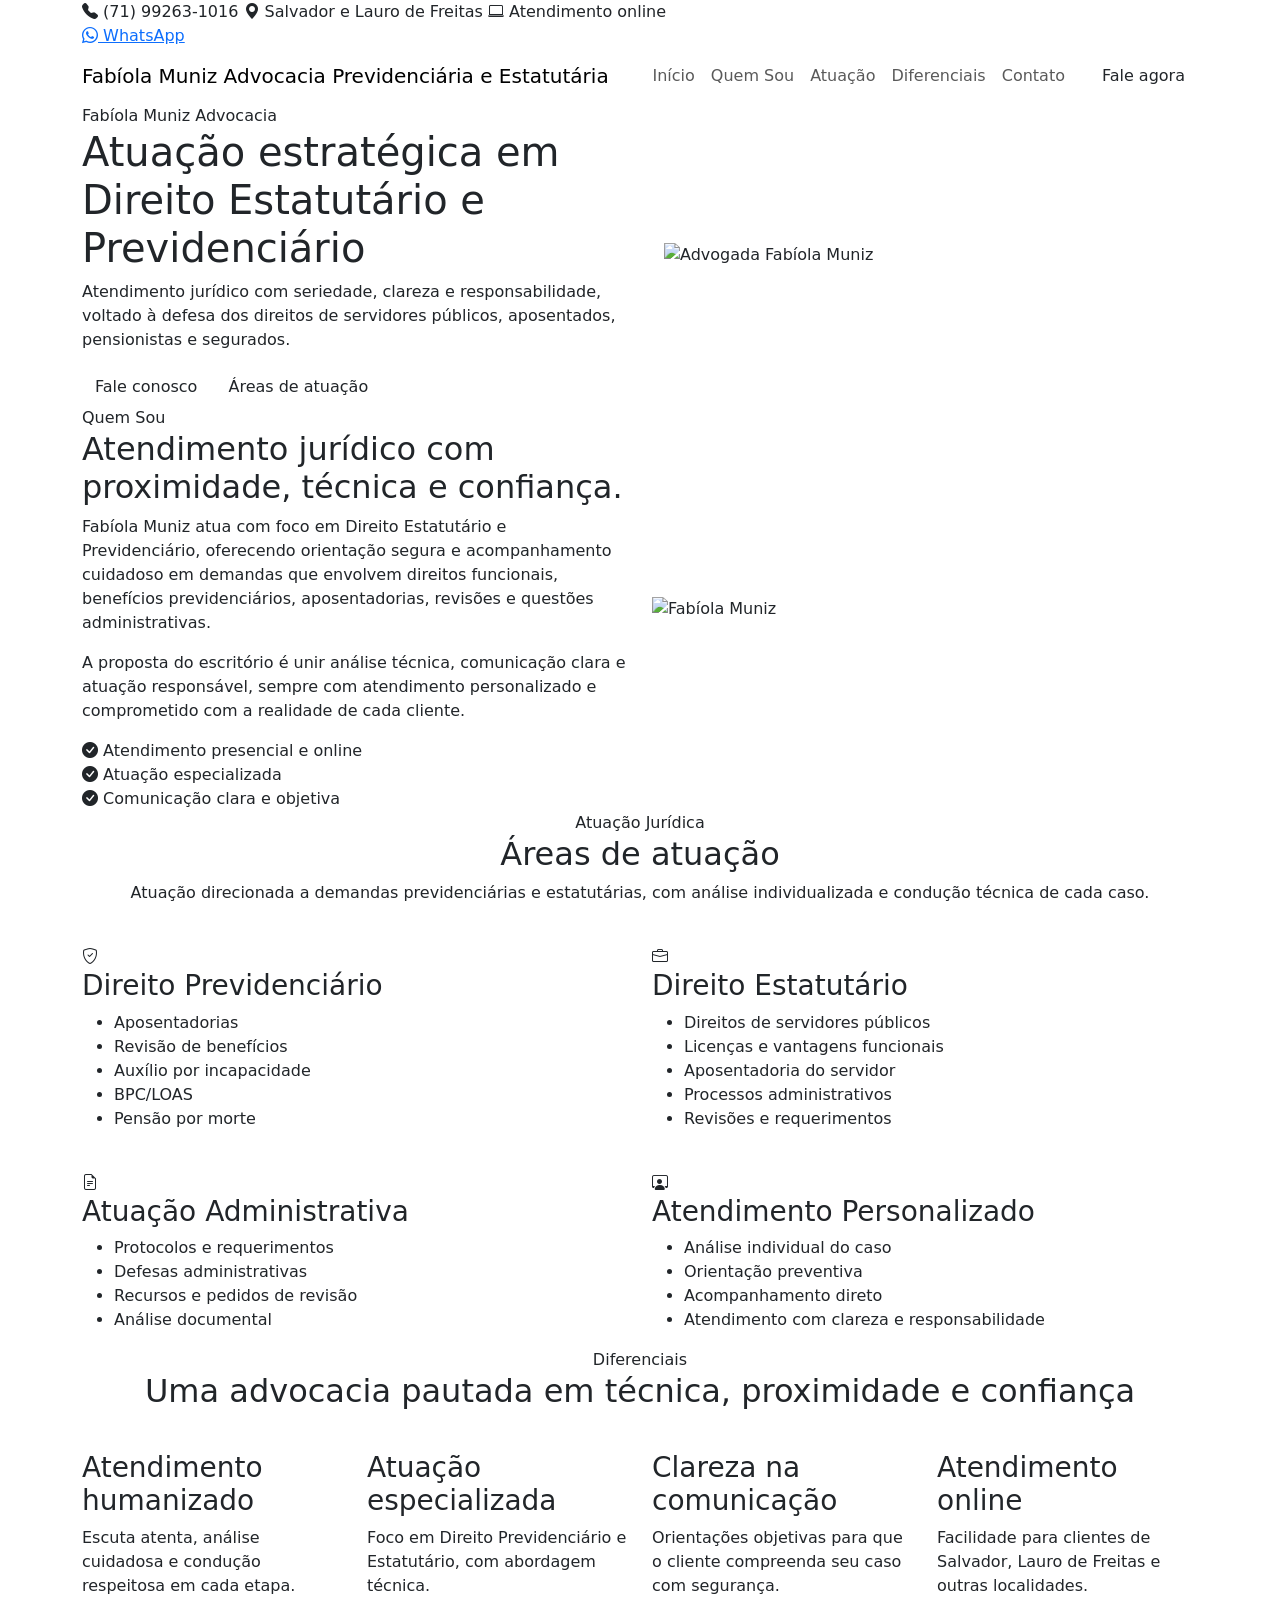
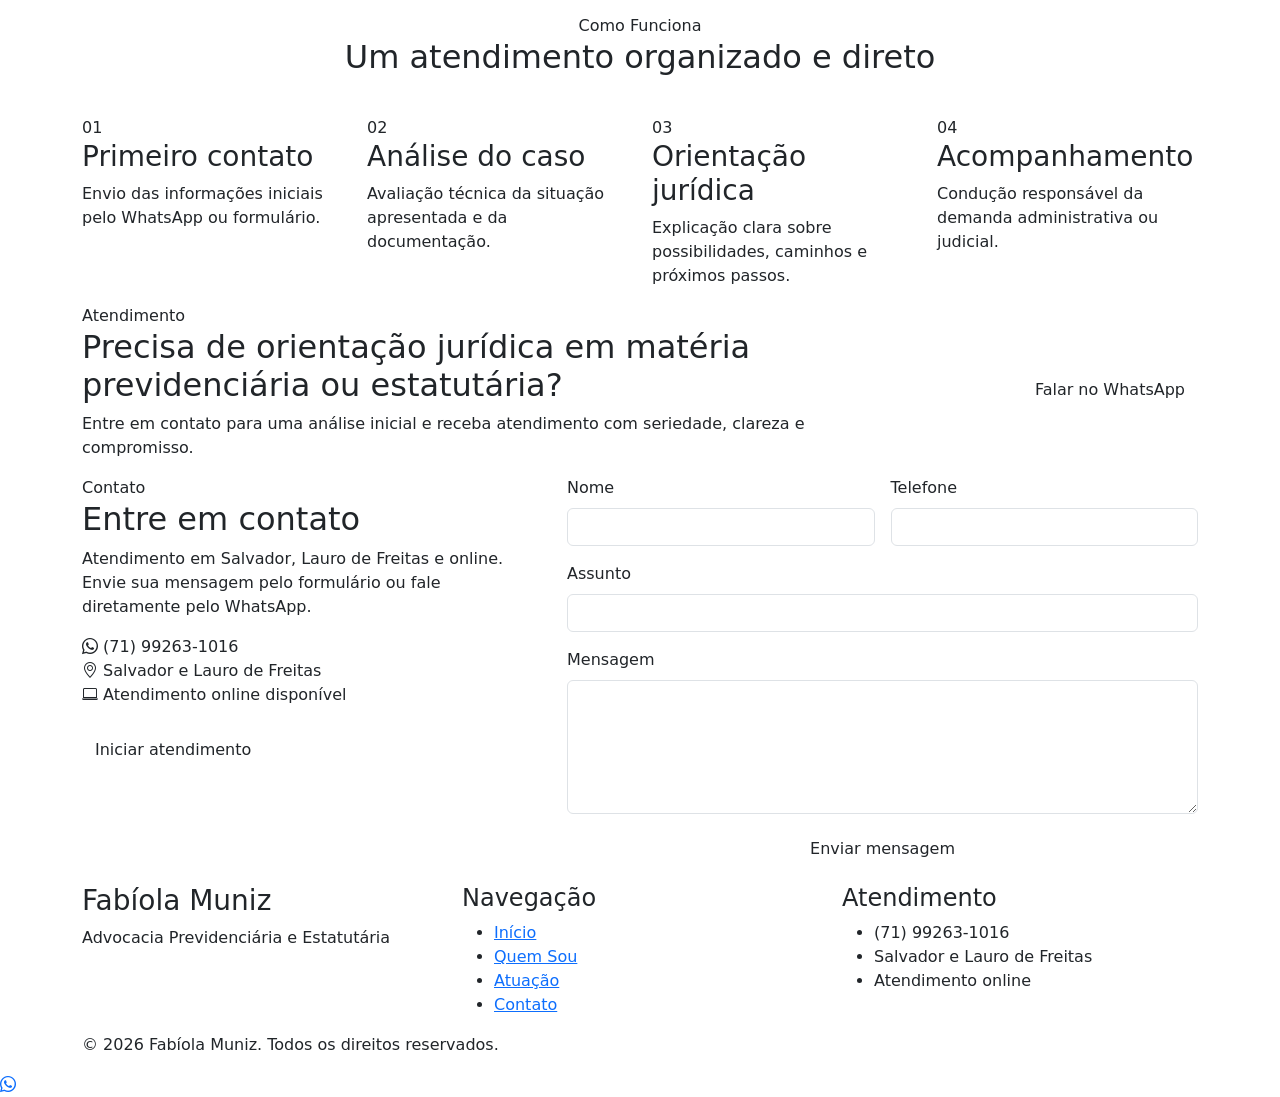
==== frontend/index.html @ 0e749389 "Update pages 20260414_055100" ====
<!DOCTYPE html>
<html lang="pt-BR">
<head>
  <meta charset="UTF-8" />
  <meta name="viewport" content="width=device-width, initial-scale=1.0" />
  <title>Fabíola Muniz | Advocacia Previdenciária e Estatutária</title>
  <meta name="description" content="Fabíola Muniz - Advocacia especializada em Direito Estatutário e Previdenciário. Atendimento em Salvador, Lauro de Freitas e online." />
  <meta name="keywords" content="advogada, direito previdenciário, direito estatutário, servidor público, aposentadoria, Salvador, Lauro de Freitas" />
  <meta name="author" content="Fabíola Muniz" />

  <link rel="preconnect" href="https://fonts.googleapis.com" />
  <link rel="preconnect" href="https://fonts.gstatic.com" crossorigin />
  <link href="https://fonts.googleapis.com/css2?family=Cormorant+Garamond:wght@500;600;700&family=Inter:wght@300;400;500;600;700&display=swap" rel="stylesheet" />

  <link
    href="https://cdn.jsdelivr.net/npm/bootstrap@5.3.3/dist/css/bootstrap.min.css"
    rel="stylesheet"
  />
  <link
    rel="stylesheet"
    href="https://cdn.jsdelivr.net/npm/bootstrap-icons@1.11.3/font/bootstrap-icons.min.css"
  />

  <link rel="stylesheet" href="./assets/css/style.css" />
</head>
<body>

  <!-- Barra superior -->
  <div class="topbar">
    <div class="container">
      <div class="topbar-content">
        <div class="topbar-left">
          <span><i class="bi bi-telephone-fill"></i> (71) 99263-1016</span>
          <span><i class="bi bi-geo-alt-fill"></i> Salvador e Lauro de Freitas</span>
          <span><i class="bi bi-laptop"></i> Atendimento online</span>
        </div>
        <a class="topbar-btn" href="https://wa.me/5571992631016" target="_blank" rel="noopener noreferrer">
          <i class="bi bi-whatsapp"></i> WhatsApp
        </a>
      </div>
    </div>
  </div>

  <!-- Header -->
  <header class="site-header" id="inicio">
    <nav class="navbar navbar-expand-lg">
      <div class="container">
        <a class="navbar-brand brand" href="#inicio">
          <span class="brand-title">Fabíola Muniz</span>
          <span class="brand-subtitle">Advocacia Previdenciária e Estatutária</span>
        </a>

        <button
          class="navbar-toggler"
          type="button"
          data-bs-toggle="collapse"
          data-bs-target="#menuPrincipal"
          aria-controls="menuPrincipal"
          aria-expanded="false"
          aria-label="Alternar navegação"
        >
          <span class="navbar-toggler-icon"></span>
        </button>

        <div class="collapse navbar-collapse" id="menuPrincipal">
          <ul class="navbar-nav ms-auto align-items-lg-center">
            <li class="nav-item"><a class="nav-link" href="#inicio">Início</a></li>
            <li class="nav-item"><a class="nav-link" href="#sobre">Quem Sou</a></li>
            <li class="nav-item"><a class="nav-link" href="#areas">Atuação</a></li>
            <li class="nav-item"><a class="nav-link" href="#diferenciais">Diferenciais</a></li>
            <li class="nav-item"><a class="nav-link" href="#contato">Contato</a></li>
            <li class="nav-item ms-lg-3">
              <a class="btn btn-header" href="https://wa.me/5571992631016" target="_blank" rel="noopener noreferrer">
                Fale agora
              </a>
            </li>
          </ul>
        </div>
      </div>
    </nav>
  </header>

  <!-- Hero -->
  <section class="hero-section">
    <div class="hero-overlay"></div>
    <div class="container position-relative">
      <div class="row align-items-center g-5">
        <div class="col-lg-6">
          <div class="hero-text">
            <span class="section-kicker">Fabíola Muniz Advocacia</span>
            <h1>
              Atuação estratégica em
              <span>Direito Estatutário</span>
              e <span>Previdenciário</span>
            </h1>
            <p>
              Atendimento jurídico com seriedade, clareza e responsabilidade,
              voltado à defesa dos direitos de servidores públicos, aposentados,
              pensionistas e segurados.
            </p>

            <div class="hero-buttons">
              <a href="https://wa.me/5571992631016" target="_blank" rel="noopener noreferrer" class="btn btn-gold">
                Fale conosco
              </a>
              <a href="#areas" class="btn btn-outline-light-custom">
                Áreas de atuação
              </a>
            </div>
          </div>
        </div>

        <div class="col-lg-6">
          <div class="hero-image-wrap">
            <img src="./assets/img/fabiola.jpg" alt="Advogada Fabíola Muniz" class="hero-image" />
          </div>
        </div>
      </div>
    </div>
  </section>

  <!-- Sobre -->
  <section class="section about-section" id="sobre">
    <div class="container">
      <div class="row align-items-center g-4">
        <div class="col-lg-6">
          <div class="about-box">
            <span class="section-kicker">Quem Sou</span>
            <h2>Atendimento jurídico com proximidade, técnica e confiança.</h2>
            <p>
              Fabíola Muniz atua com foco em Direito Estatutário e Previdenciário,
              oferecendo orientação segura e acompanhamento cuidadoso em demandas
              que envolvem direitos funcionais, benefícios previdenciários,
              aposentadorias, revisões e questões administrativas.
            </p>
            <p>
              A proposta do escritório é unir análise técnica, comunicação clara
              e atuação responsável, sempre com atendimento personalizado e
              comprometido com a realidade de cada cliente.
            </p>

            <div class="about-highlights">
              <div class="highlight-item">
                <i class="bi bi-check-circle-fill"></i>
                <span>Atendimento presencial e online</span>
              </div>
              <div class="highlight-item">
                <i class="bi bi-check-circle-fill"></i>
                <span>Atuação especializada</span>
              </div>
              <div class="highlight-item">
                <i class="bi bi-check-circle-fill"></i>
                <span>Comunicação clara e objetiva</span>
              </div>
            </div>
          </div>
        </div>

        <div class="col-lg-6">
          <div class="about-image-card">
            <img src="./assets/img/fabiola.jpg" alt="Fabíola Muniz" class="about-image" />
          </div>
        </div>
      </div>
    </div>
  </section>

  <!-- Áreas -->
  <section class="section areas-section" id="areas">
    <div class="container">
      <div class="section-heading text-center">
        <span class="section-kicker">Atuação Jurídica</span>
        <h2>Áreas de atuação</h2>
        <p>
          Atuação direcionada a demandas previdenciárias e estatutárias, com
          análise individualizada e condução técnica de cada caso.
        </p>
      </div>

      <div class="row g-4 mt-2">
        <div class="col-md-6">
          <div class="area-card">
            <div class="area-icon"><i class="bi bi-shield-check"></i></div>
            <h3>Direito Previdenciário</h3>
            <ul>
              <li>Aposentadorias</li>
              <li>Revisão de benefícios</li>
              <li>Auxílio por incapacidade</li>
              <li>BPC/LOAS</li>
              <li>Pensão por morte</li>
            </ul>
          </div>
        </div>

        <div class="col-md-6">
          <div class="area-card">
            <div class="area-icon"><i class="bi bi-briefcase"></i></div>
            <h3>Direito Estatutário</h3>
            <ul>
              <li>Direitos de servidores públicos</li>
              <li>Licenças e vantagens funcionais</li>
              <li>Aposentadoria do servidor</li>
              <li>Processos administrativos</li>
              <li>Revisões e requerimentos</li>
            </ul>
          </div>
        </div>

        <div class="col-md-6">
          <div class="area-card">
            <div class="area-icon"><i class="bi bi-file-earmark-text"></i></div>
            <h3>Atuação Administrativa</h3>
            <ul>
              <li>Protocolos e requerimentos</li>
              <li>Defesas administrativas</li>
              <li>Recursos e pedidos de revisão</li>
              <li>Análise documental</li>
            </ul>
          </div>
        </div>

        <div class="col-md-6">
          <div class="area-card">
            <div class="area-icon"><i class="bi bi-person-workspace"></i></div>
            <h3>Atendimento Personalizado</h3>
            <ul>
              <li>Análise individual do caso</li>
              <li>Orientação preventiva</li>
              <li>Acompanhamento direto</li>
              <li>Atendimento com clareza e responsabilidade</li>
            </ul>
          </div>
        </div>
      </div>
    </div>
  </section>

  <!-- Diferenciais -->
  <section class="section diferencial-section" id="diferenciais">
    <div class="diferencial-overlay"></div>
    <div class="container position-relative">
      <div class="section-heading section-heading-light text-center">
        <span class="section-kicker">Diferenciais</span>
        <h2>Uma advocacia pautada em técnica, proximidade e confiança</h2>
      </div>

      <div class="row g-4 mt-3">
        <div class="col-md-6 col-lg-3">
          <div class="diferencial-card">
            <h3>Atendimento humanizado</h3>
            <p>
              Escuta atenta, análise cuidadosa e condução respeitosa em cada etapa.
            </p>
          </div>
        </div>

        <div class="col-md-6 col-lg-3">
          <div class="diferencial-card">
            <h3>Atuação especializada</h3>
            <p>
              Foco em Direito Previdenciário e Estatutário, com abordagem técnica.
            </p>
          </div>
        </div>

        <div class="col-md-6 col-lg-3">
          <div class="diferencial-card">
            <h3>Clareza na comunicação</h3>
            <p>
              Orientações objetivas para que o cliente compreenda seu caso com segurança.
            </p>
          </div>
        </div>

        <div class="col-md-6 col-lg-3">
          <div class="diferencial-card">
            <h3>Atendimento online</h3>
            <p>
              Facilidade para clientes de Salvador, Lauro de Freitas e outras localidades.
            </p>
          </div>
        </div>
      </div>
    </div>
  </section>

  <!-- Processo -->
  <section class="section process-section">
    <div class="container">
      <div class="section-heading text-center">
        <span class="section-kicker">Como Funciona</span>
        <h2>Um atendimento organizado e direto</h2>
      </div>

      <div class="row g-4 mt-3">
        <div class="col-md-6 col-lg-3">
          <div class="process-card">
            <div class="process-number">01</div>
            <h3>Primeiro contato</h3>
            <p>Envio das informações iniciais pelo WhatsApp ou formulário.</p>
          </div>
        </div>

        <div class="col-md-6 col-lg-3">
          <div class="process-card">
            <div class="process-number">02</div>
            <h3>Análise do caso</h3>
            <p>Avaliação técnica da situação apresentada e da documentação.</p>
          </div>
        </div>

        <div class="col-md-6 col-lg-3">
          <div class="process-card">
            <div class="process-number">03</div>
            <h3>Orientação jurídica</h3>
            <p>Explicação clara sobre possibilidades, caminhos e próximos passos.</p>
          </div>
        </div>

        <div class="col-md-6 col-lg-3">
          <div class="process-card">
            <div class="process-number">04</div>
            <h3>Acompanhamento</h3>
            <p>Condução responsável da demanda administrativa ou judicial.</p>
          </div>
        </div>
      </div>
    </div>
  </section>

  <!-- CTA -->
  <section class="section cta-section">
    <div class="container">
      <div class="cta-box">
        <div class="row align-items-center g-4">
          <div class="col-lg-8">
            <span class="section-kicker">Atendimento</span>
            <h2>Precisa de orientação jurídica em matéria previdenciária ou estatutária?</h2>
            <p>
              Entre em contato para uma análise inicial e receba atendimento com
              seriedade, clareza e compromisso.
            </p>
          </div>
          <div class="col-lg-4 text-lg-end">
            <a href="https://wa.me/5571992631016" target="_blank" rel="noopener noreferrer" class="btn btn-gold">
              Falar no WhatsApp
            </a>
          </div>
        </div>
      </div>
    </div>
  </section>

  <!-- Contato -->
  <section class="section contact-section" id="contato">
    <div class="container">
      <div class="row g-5 align-items-start">
        <div class="col-lg-5">
          <span class="section-kicker">Contato</span>
          <h2>Entre em contato</h2>
          <p>
            Atendimento em Salvador, Lauro de Freitas e online. Envie sua mensagem
            pelo formulário ou fale diretamente pelo WhatsApp.
          </p>

          <div class="contact-list">
            <div class="contact-item">
              <i class="bi bi-whatsapp"></i>
              <span>(71) 99263-1016</span>
            </div>
            <div class="contact-item">
              <i class="bi bi-geo-alt"></i>
              <span>Salvador e Lauro de Freitas</span>
            </div>
            <div class="contact-item">
              <i class="bi bi-laptop"></i>
              <span>Atendimento online disponível</span>
            </div>
          </div>

          <a href="https://wa.me/5571992631016" target="_blank" rel="noopener noreferrer" class="btn btn-gold mt-4">
            Iniciar atendimento
          </a>
        </div>

        <div class="col-lg-7">
          <div class="contact-form-card">
            <form id="contactForm" novalidate>
              <div class="row g-3">
                <div class="col-md-6">
                  <label for="nome" class="form-label">Nome</label>
                  <input type="text" class="form-control" id="nome" name="nome" required />
                  <div class="invalid-feedback">Informe seu nome.</div>
                </div>

                <div class="col-md-6">
                  <label for="telefone" class="form-label">Telefone</label>
                  <input type="tel" class="form-control" id="telefone" name="telefone" required />
                  <div class="invalid-feedback">Informe seu telefone.</div>
                </div>

                <div class="col-12">
                  <label for="assunto" class="form-label">Assunto</label>
                  <input type="text" class="form-control" id="assunto" name="assunto" required />
                  <div class="invalid-feedback">Informe o assunto.</div>
                </div>

                <div class="col-12">
                  <label for="mensagem" class="form-label">Mensagem</label>
                  <textarea class="form-control" id="mensagem" name="mensagem" rows="5" required></textarea>
                  <div class="invalid-feedback">Escreva sua mensagem.</div>
                </div>

                <div class="col-12">
                  <button type="submit" class="btn btn-gold w-100">Enviar mensagem</button>
                </div>

                <div class="col-12">
                  <div id="formStatus" class="form-status"></div>
                </div>
              </div>
            </form>
          </div>
        </div>
      </div>
    </div>
  </section>

  <!-- Rodapé -->
  <footer class="site-footer">
    <div class="container">
      <div class="row g-4 align-items-start">
        <div class="col-lg-4">
          <div class="footer-brand">
            <h3>Fabíola Muniz</h3>
            <p>Advocacia Previdenciária e Estatutária</p>
          </div>
        </div>

        <div class="col-lg-4">
          <h4>Navegação</h4>
          <ul class="footer-links">
            <li><a href="#inicio">Início</a></li>
            <li><a href="#sobre">Quem Sou</a></li>
            <li><a href="#areas">Atuação</a></li>
            <li><a href="#contato">Contato</a></li>
          </ul>
        </div>

        <div class="col-lg-4">
          <h4>Atendimento</h4>
          <ul class="footer-contact">
            <li>(71) 99263-1016</li>
            <li>Salvador e Lauro de Freitas</li>
            <li>Atendimento online</li>
          </ul>
        </div>
      </div>

      <div class="footer-bottom">
        <p>© 2026 Fabíola Muniz. Todos os direitos reservados.</p>
      </div>
    </div>
  </footer>

  <!-- Botão flutuante -->
  <a
    href="https://wa.me/5571993512211"
    class="whatsapp-float"
    target="_blank"
    rel="noopener noreferrer"
    aria-label="Falar no WhatsApp"
  >
    <i class="bi bi-whatsapp"></i>
  </a>

  <script src="https://cdn.jsdelivr.net/npm/bootstrap@5.3.3/dist/js/bootstrap.bundle.min.js"></script>
  <script src="./assets/js/script.js"></script>
</body>
</html>
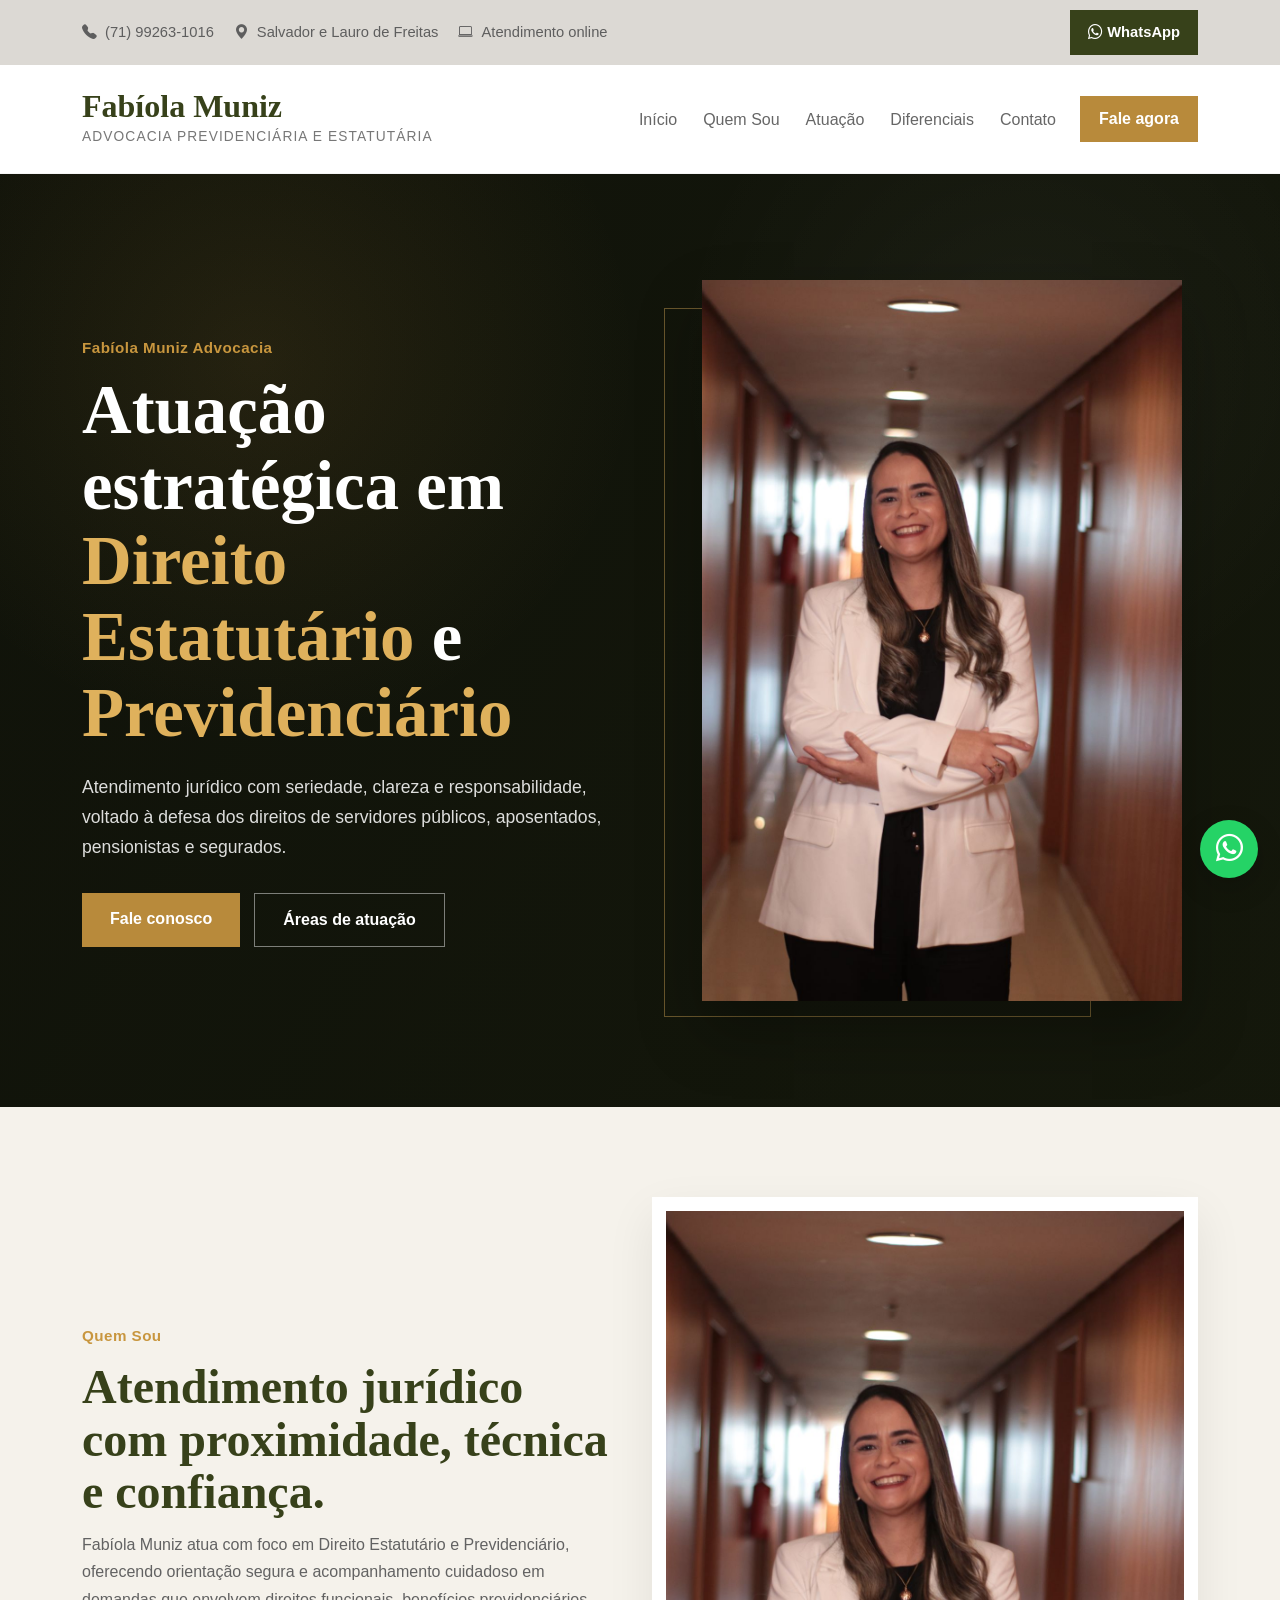
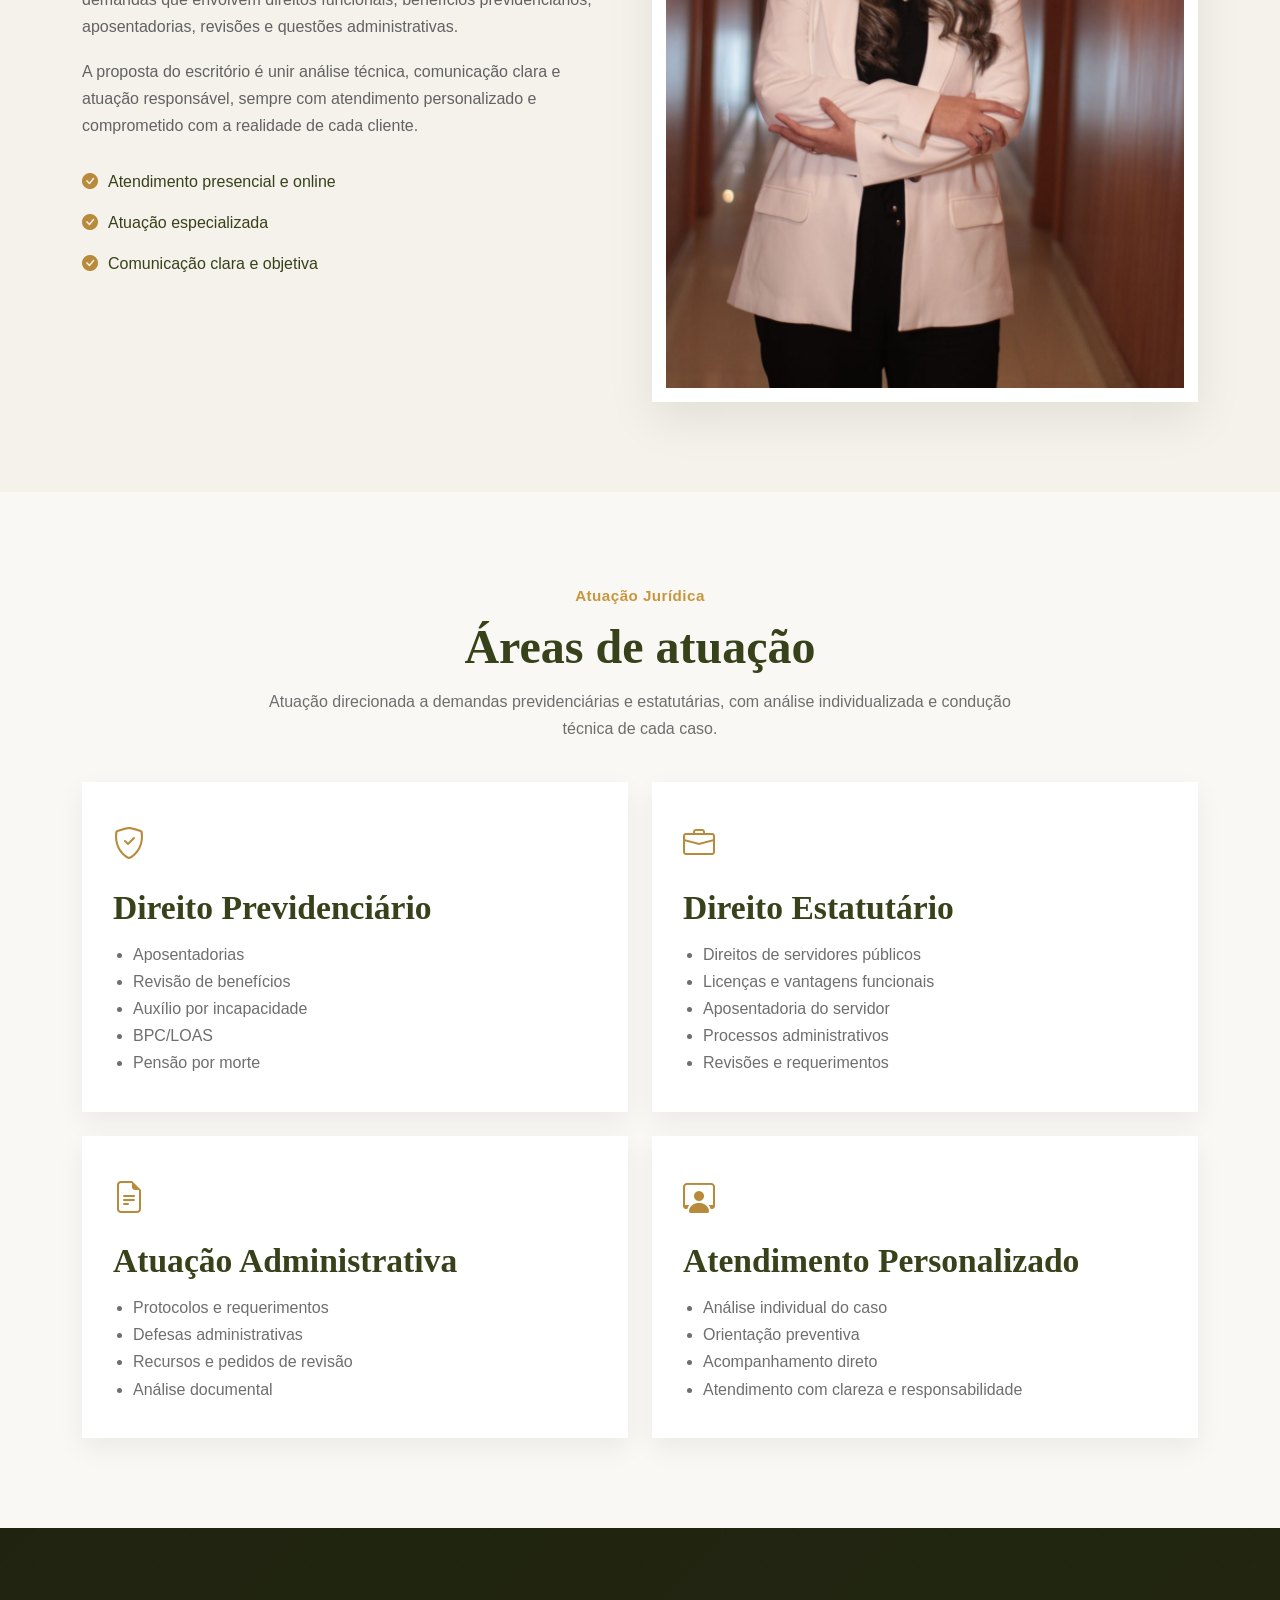
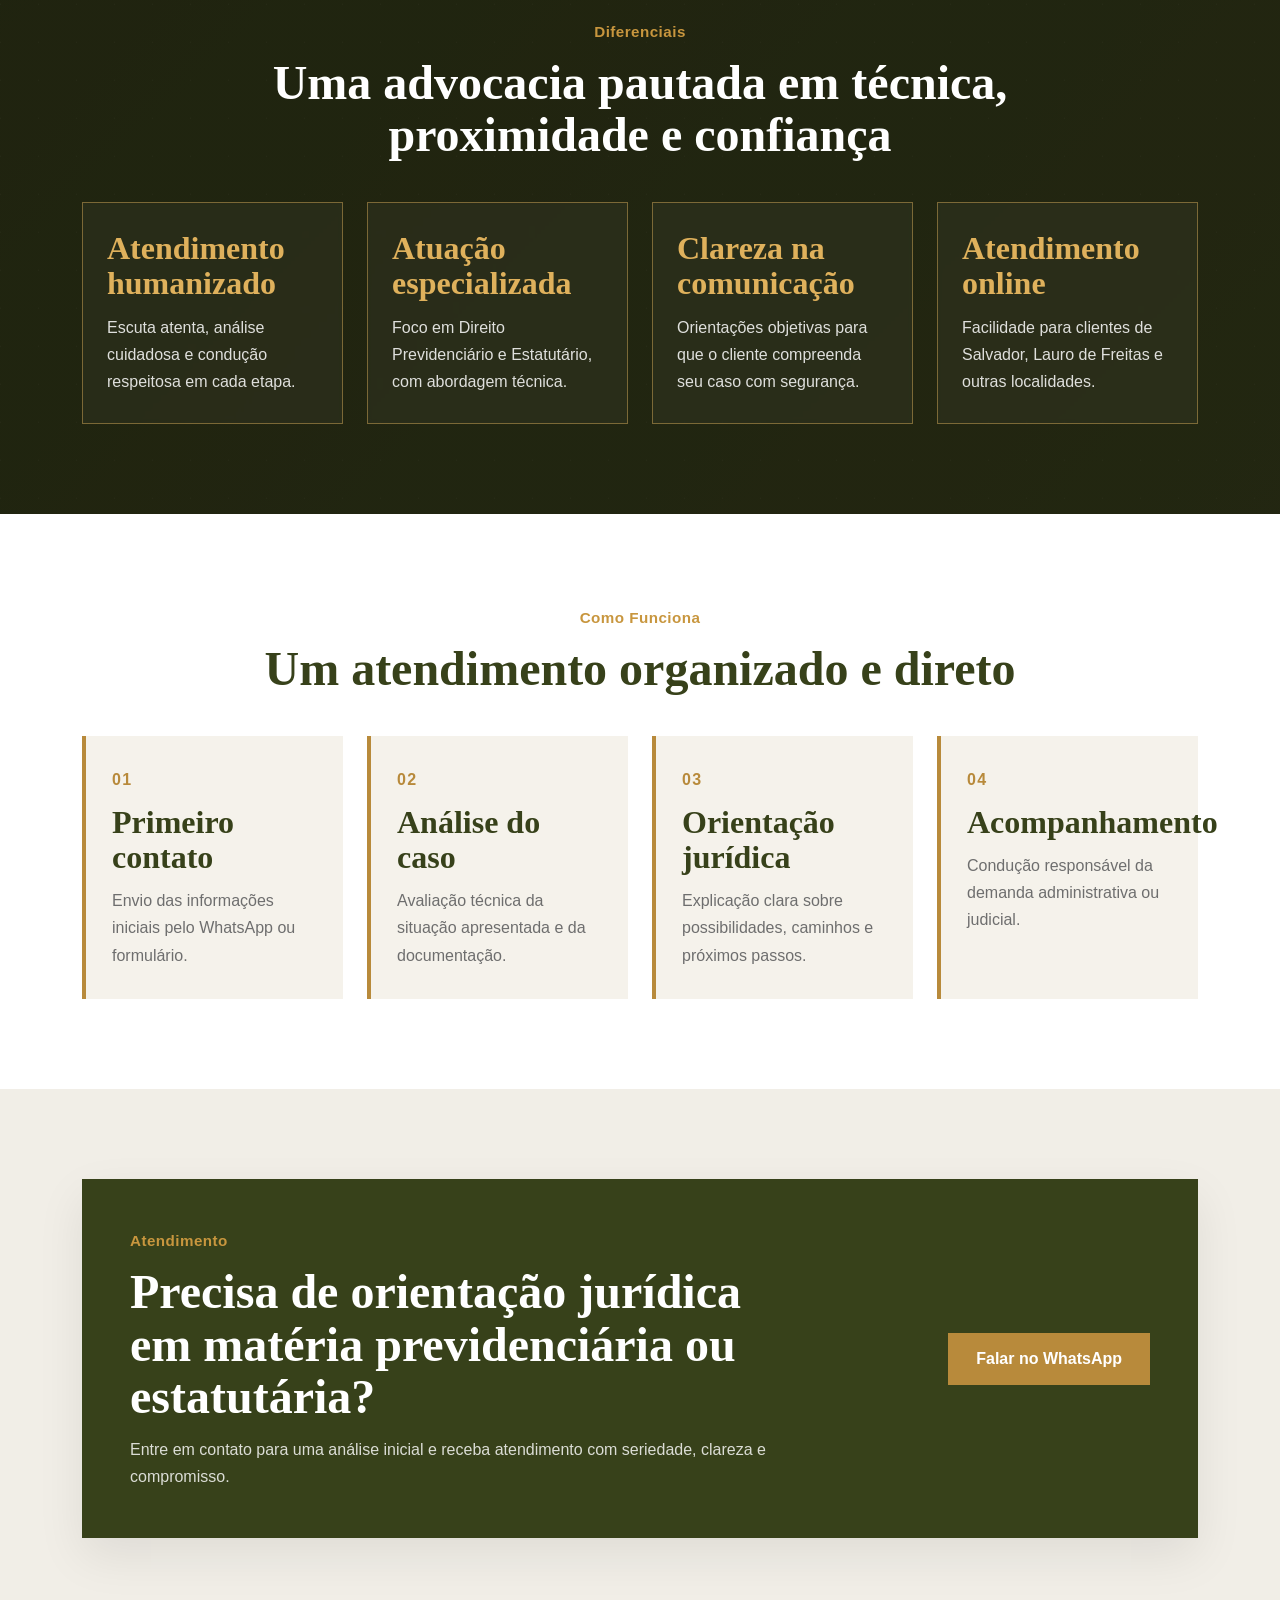
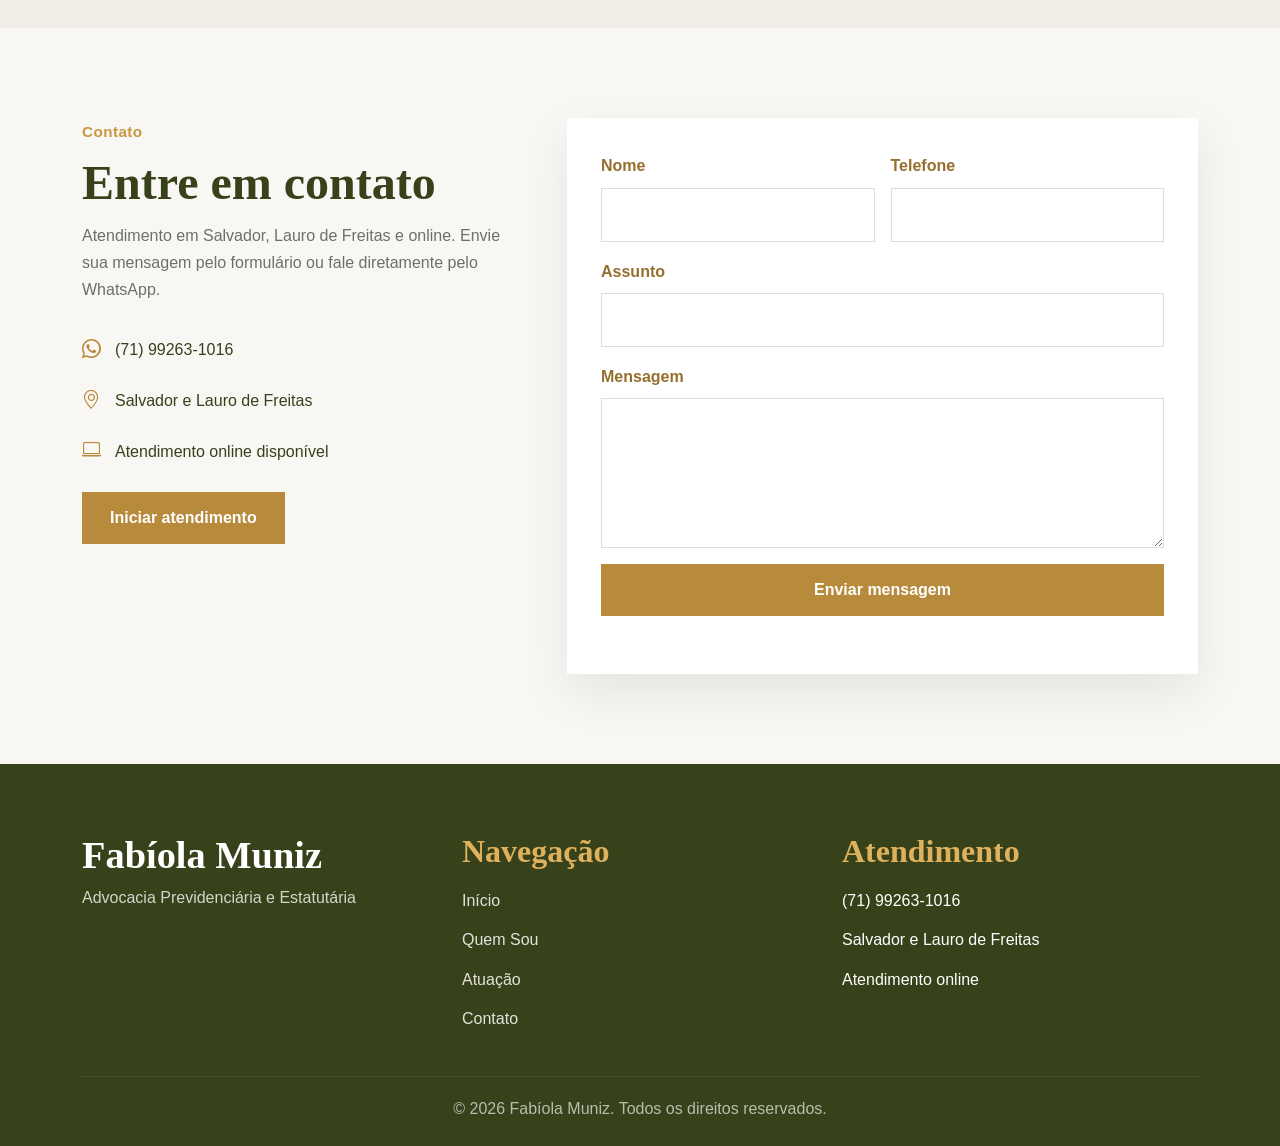
==== commit 243fae72: "Update pages 20260414_061925" ====
--- a/frontend/index.html
+++ b/frontend/index.html
@@ -465,7 +465,7 @@
 
   <!-- Botão flutuante -->
   <a
-    href="https://wa.me/5571993512211"
+    href="https://wa.me/5571992631016"
     class="whatsapp-float"
     target="_blank"
     rel="noopener noreferrer"
--- a/frontend/assets/css/style.css
+++ b/frontend/assets/css/style.css
@@ -0,0 +1,683 @@
+:root {
+  --olive-dark: #37411a;
+  --olive-soft: #4c5626;
+  --gold: #b88a3b;
+  --gold-strong: #c8963e;
+  --offwhite: #f5f2eb;
+  --light-bg: #efede8;
+  --text-dark: #222222;
+  --text-soft: #6e6e6e;
+  --white: #ffffff;
+  --shadow-soft: 0 18px 45px rgba(0, 0, 0, 0.08);
+  --shadow-card: 0 10px 25px rgba(0, 0, 0, 0.06);
+  --border-soft: rgba(184, 138, 59, 0.18);
+}
+
+* {
+  box-sizing: border-box;
+}
+
+html {
+  scroll-behavior: smooth;
+}
+
+body {
+  font-family: "Inter", sans-serif;
+  color: var(--text-dark);
+  background: var(--white);
+  line-height: 1.7;
+}
+
+h1,
+h2,
+h3,
+h4,
+h5,
+h6 {
+  font-family: "Cormorant Garamond", serif;
+  font-weight: 700;
+  line-height: 1.1;
+  margin-bottom: 0.75rem;
+}
+
+a {
+  text-decoration: none;
+}
+
+.section {
+  padding: 90px 0;
+}
+
+.section-kicker {
+  display: inline-block;
+  font-size: 0.95rem;
+  font-weight: 600;
+  letter-spacing: 0.03em;
+  color: var(--gold-strong);
+  margin-bottom: 12px;
+}
+
+.section-heading {
+  max-width: 780px;
+  margin: 0 auto 12px;
+}
+
+.section-heading h2 {
+  font-size: 3rem;
+  color: var(--olive-dark);
+}
+
+.section-heading p {
+  color: var(--text-soft);
+  margin-top: 14px;
+}
+
+.section-heading-light h2,
+.section-heading-light p {
+  color: var(--white);
+}
+
+.topbar {
+  background: #dcd9d4;
+  padding: 10px 0;
+  font-size: 0.92rem;
+}
+
+.topbar-content {
+  display: flex;
+  align-items: center;
+  justify-content: space-between;
+  gap: 16px;
+}
+
+.topbar-left {
+  display: flex;
+  flex-wrap: wrap;
+  gap: 20px;
+  color: #5e5e5e;
+}
+
+.topbar-left span {
+  display: inline-flex;
+  align-items: center;
+  gap: 8px;
+}
+
+.topbar-btn {
+  background: var(--olive-dark);
+  color: var(--white);
+  padding: 10px 18px;
+  font-weight: 600;
+  transition: 0.3s ease;
+}
+
+.topbar-btn:hover {
+  background: var(--gold);
+  color: var(--white);
+}
+
+.site-header {
+  background: rgba(255, 255, 255, 0.97);
+  position: sticky;
+  top: 0;
+  z-index: 1040;
+  border-bottom: 1px solid rgba(0, 0, 0, 0.04);
+}
+
+.navbar {
+  padding: 20px 0;
+}
+
+.brand {
+  display: flex;
+  flex-direction: column;
+}
+
+.brand-title {
+  font-family: "Cormorant Garamond", serif;
+  font-size: 2rem;
+  line-height: 1;
+  color: var(--olive-dark);
+  font-weight: 700;
+}
+
+.brand-subtitle {
+  font-size: 0.86rem;
+  color: #777;
+  letter-spacing: 0.08em;
+  text-transform: uppercase;
+  margin-top: 3px;
+}
+
+.nav-link {
+  color: #666;
+  font-weight: 500;
+  margin-left: 10px;
+  transition: 0.3s ease;
+}
+
+.nav-link:hover,
+.nav-link:focus {
+  color: var(--gold);
+}
+
+.btn-header {
+  background: var(--gold);
+  color: var(--white);
+  padding: 10px 18px;
+  border-radius: 0;
+  font-weight: 600;
+}
+
+.btn-header:hover {
+  background: var(--olive-dark);
+  color: var(--white);
+}
+
+.hero-section {
+  position: relative;
+  padding: 90px 0;
+  background:
+    linear-gradient(rgba(12, 14, 8, 0.76), rgba(12, 14, 8, 0.76)),
+    linear-gradient(120deg, #1d210f 0%, #2e3516 100%);
+  overflow: hidden;
+}
+
+.hero-overlay {
+  position: absolute;
+  inset: 0;
+  background:
+    radial-gradient(circle at 20% 20%, rgba(184, 138, 59, 0.12), transparent 30%),
+    radial-gradient(circle at 80% 20%, rgba(255, 255, 255, 0.04), transparent 28%);
+  pointer-events: none;
+}
+
+.hero-text {
+  color: var(--white);
+  max-width: 620px;
+}
+
+.hero-text h1 {
+  font-size: 4.3rem;
+  margin-bottom: 22px;
+}
+
+.hero-text h1 span {
+  color: #dfb15c;
+}
+
+.hero-text p {
+  font-size: 1.1rem;
+  color: rgba(255, 255, 255, 0.86);
+  margin-bottom: 30px;
+  max-width: 560px;
+}
+
+.hero-buttons {
+  display: flex;
+  flex-wrap: wrap;
+  gap: 14px;
+}
+
+.btn-gold {
+  background: var(--gold);
+  color: var(--white);
+  padding: 14px 28px;
+  border: none;
+  border-radius: 0;
+  font-weight: 600;
+  transition: 0.3s ease;
+  display: inline-block;
+}
+
+.btn-gold:hover {
+  background: #9c712b;
+  color: var(--white);
+}
+
+.btn-outline-light-custom {
+  border: 1px solid rgba(255, 255, 255, 0.45);
+  color: var(--white);
+  padding: 14px 28px;
+  border-radius: 0;
+  font-weight: 600;
+  transition: 0.3s ease;
+}
+
+.btn-outline-light-custom:hover {
+  background: rgba(255, 255, 255, 0.08);
+  color: var(--white);
+}
+
+.hero-image-wrap {
+  position: relative;
+  padding: 16px;
+}
+
+.hero-image-wrap::before {
+  content: "";
+  position: absolute;
+  top: 44px;
+  left: 0;
+  width: 80%;
+  height: calc(100% - 44px);
+  border: 1px solid rgba(223, 177, 92, 0.42);
+  z-index: 0;
+}
+
+.hero-image {
+  position: relative;
+  width: 100%;
+  max-width: 480px;
+  display: block;
+  margin-left: auto;
+  border-radius: 0;
+  box-shadow: 0 30px 60px rgba(0, 0, 0, 0.28);
+  z-index: 1;
+}
+
+.about-section {
+  background: var(--offwhite);
+}
+
+.about-box {
+  padding-right: 20px;
+}
+
+.about-box h2 {
+  font-size: 3rem;
+  color: var(--olive-dark);
+}
+
+.about-box p {
+  color: #626262;
+  margin-bottom: 18px;
+}
+
+.about-highlights {
+  margin-top: 28px;
+  display: grid;
+  gap: 14px;
+}
+
+.highlight-item {
+  display: flex;
+  align-items: center;
+  gap: 10px;
+  color: var(--olive-dark);
+  font-weight: 500;
+}
+
+.highlight-item i {
+  color: var(--gold);
+}
+
+.about-image-card {
+  background: var(--white);
+  padding: 14px;
+  box-shadow: var(--shadow-soft);
+}
+
+.about-image {
+  width: 100%;
+  display: block;
+}
+
+.areas-section {
+  background: #f9f8f5;
+}
+
+.area-card {
+  background: var(--white);
+  padding: 34px 30px;
+  box-shadow: var(--shadow-card);
+  height: 100%;
+  transition: transform 0.25s ease, box-shadow 0.25s ease;
+  border: 1px solid transparent;
+}
+
+.area-card:hover {
+  transform: translateY(-4px);
+  box-shadow: 0 20px 40px rgba(0, 0, 0, 0.08);
+  border-color: var(--border-soft);
+}
+
+.area-icon {
+  font-size: 2rem;
+  color: var(--gold);
+  margin-bottom: 18px;
+}
+
+.area-card h3 {
+  font-size: 2.1rem;
+  color: var(--olive-dark);
+  margin-bottom: 14px;
+}
+
+.area-card ul {
+  padding-left: 20px;
+  margin: 0;
+  color: var(--text-soft);
+}
+
+.diferencial-section {
+  position: relative;
+  background:
+    linear-gradient(rgba(28, 31, 14, 0.82), rgba(28, 31, 14, 0.82)),
+    linear-gradient(135deg, #2f3814 0%, #40481f 100%);
+  overflow: hidden;
+}
+
+.diferencial-overlay {
+  position: absolute;
+  inset: 0;
+  opacity: 0.18;
+  background-image:
+    linear-gradient(135deg, rgba(255,255,255,0.15) 1px, transparent 1px),
+    linear-gradient(45deg, rgba(255,255,255,0.06) 1px, transparent 1px);
+  background-size: 38px 38px;
+}
+
+.diferencial-card {
+  background: rgba(255, 255, 255, 0.04);
+  border: 1px solid rgba(223, 177, 92, 0.45);
+  padding: 28px 24px;
+  height: 100%;
+  color: var(--white);
+  backdrop-filter: blur(2px);
+}
+
+.diferencial-card h3 {
+  font-size: 2rem;
+  color: #dfb15c;
+}
+
+.diferencial-card p {
+  margin: 0;
+  color: rgba(255, 255, 255, 0.85);
+}
+
+.process-section {
+  background: var(--white);
+}
+
+.process-card {
+  background: var(--offwhite);
+  padding: 30px 26px;
+  height: 100%;
+  border-left: 4px solid var(--gold);
+}
+
+.process-number {
+  font-size: 1rem;
+  font-weight: 700;
+  color: var(--gold);
+  margin-bottom: 12px;
+  letter-spacing: 0.08em;
+}
+
+.process-card h3 {
+  font-size: 2rem;
+  color: var(--olive-dark);
+}
+
+.process-card p {
+  margin: 0;
+  color: var(--text-soft);
+}
+
+.cta-section {
+  background: #f1eee7;
+}
+
+.cta-box {
+  background: var(--olive-dark);
+  color: var(--white);
+  padding: 48px;
+  box-shadow: var(--shadow-soft);
+}
+
+.cta-box h2 {
+  font-size: 3rem;
+}
+
+.cta-box p {
+  color: rgba(255, 255, 255, 0.82);
+  margin: 0;
+}
+
+.contact-section {
+  background: #f8f7f3;
+}
+
+.contact-section h2 {
+  font-size: 3rem;
+  color: var(--olive-dark);
+}
+
+.contact-section p {
+  color: var(--text-soft);
+}
+
+.contact-list {
+  display: grid;
+  gap: 18px;
+  margin-top: 30px;
+}
+
+.contact-item {
+  display: flex;
+  align-items: center;
+  gap: 14px;
+  color: var(--olive-dark);
+  font-weight: 500;
+}
+
+.contact-item i {
+  color: var(--gold);
+  font-size: 1.2rem;
+}
+
+.contact-form-card {
+  background: var(--white);
+  padding: 34px;
+  box-shadow: var(--shadow-soft);
+}
+
+.form-label {
+  font-weight: 600;
+  color: #966f2d;
+}
+
+.form-control {
+  border-radius: 0;
+  border: 1px solid #e0ddd6;
+  padding: 14px 14px;
+  min-height: 52px;
+  box-shadow: none !important;
+}
+
+.form-control:focus {
+  border-color: var(--gold);
+}
+
+textarea.form-control {
+  min-height: 140px;
+}
+
+.form-status {
+  margin-top: 8px;
+  font-size: 0.95rem;
+  color: var(--olive-dark);
+  font-weight: 500;
+}
+
+.site-footer {
+  background: var(--olive-dark);
+  color: var(--white);
+  padding: 70px 0 24px;
+}
+
+.footer-brand h3 {
+  font-size: 2.4rem;
+  margin-bottom: 8px;
+}
+
+.footer-brand p {
+  color: rgba(255, 255, 255, 0.78);
+}
+
+.site-footer h4 {
+  color: #dfb15c;
+  font-size: 2rem;
+  margin-bottom: 18px;
+}
+
+.footer-links,
+.footer-contact {
+  list-style: none;
+  padding: 0;
+  margin: 0;
+}
+
+.footer-links li,
+.footer-contact li {
+  margin-bottom: 12px;
+}
+
+.footer-links a {
+  color: rgba(255, 255, 255, 0.85);
+}
+
+.footer-links a:hover {
+  color: #dfb15c;
+}
+
+.footer-bottom {
+  border-top: 1px solid rgba(255, 255, 255, 0.08);
+  margin-top: 32px;
+  padding-top: 18px;
+  text-align: center;
+}
+
+.footer-bottom p {
+  margin: 0;
+  color: rgba(255, 255, 255, 0.65);
+}
+
+.whatsapp-float {
+  position: fixed;
+  right: 22px;
+  bottom: 22px;
+  width: 58px;
+  height: 58px;
+  border-radius: 50%;
+  background: #25d366;
+  color: var(--white);
+  display: flex;
+  align-items: center;
+  justify-content: center;
+  font-size: 1.7rem;
+  box-shadow: 0 10px 28px rgba(0, 0, 0, 0.18);
+  z-index: 1200;
+  transition: transform 0.2s ease;
+}
+
+.whatsapp-float:hover {
+  transform: scale(1.06);
+  color: var(--white);
+}
+
+@media (max-width: 991.98px) {
+  .topbar-content {
+    flex-direction: column;
+    align-items: flex-start;
+  }
+
+  .hero-section {
+    padding: 70px 0;
+  }
+
+  .hero-text h1 {
+    font-size: 3.2rem;
+  }
+
+  .hero-image {
+    margin: 0 auto;
+  }
+
+  .about-box {
+    padding-right: 0;
+  }
+
+  .section-heading h2,
+  .about-box h2,
+  .cta-box h2,
+  .contact-section h2 {
+    font-size: 2.5rem;
+  }
+
+  .cta-box {
+    padding: 36px 26px;
+  }
+}
+
+@media (max-width: 767.98px) {
+  .section {
+    padding: 72px 0;
+  }
+
+  .topbar {
+    display: none;
+  }
+
+  .brand-title {
+    font-size: 1.7rem;
+  }
+
+  .brand-subtitle {
+    font-size: 0.76rem;
+  }
+
+  .hero-text h1 {
+    font-size: 2.5rem;
+  }
+
+  .hero-text p {
+    font-size: 1rem;
+  }
+
+  .hero-buttons {
+    flex-direction: column;
+    align-items: stretch;
+  }
+
+  .btn-gold,
+  .btn-outline-light-custom {
+    width: 100%;
+    text-align: center;
+  }
+
+  .section-heading h2,
+  .about-box h2,
+  .cta-box h2,
+  .contact-section h2 {
+    font-size: 2.1rem;
+  }
+
+  .area-card h3,
+  .diferencial-card h3,
+  .process-card h3 {
+    font-size: 1.7rem;
+  }
+
+  .contact-form-card {
+    padding: 24px;
+  }
+
+  .whatsapp-float {
+    width: 54px;
+    height: 54px;
+    font-size: 1.5rem;
+  }
+}
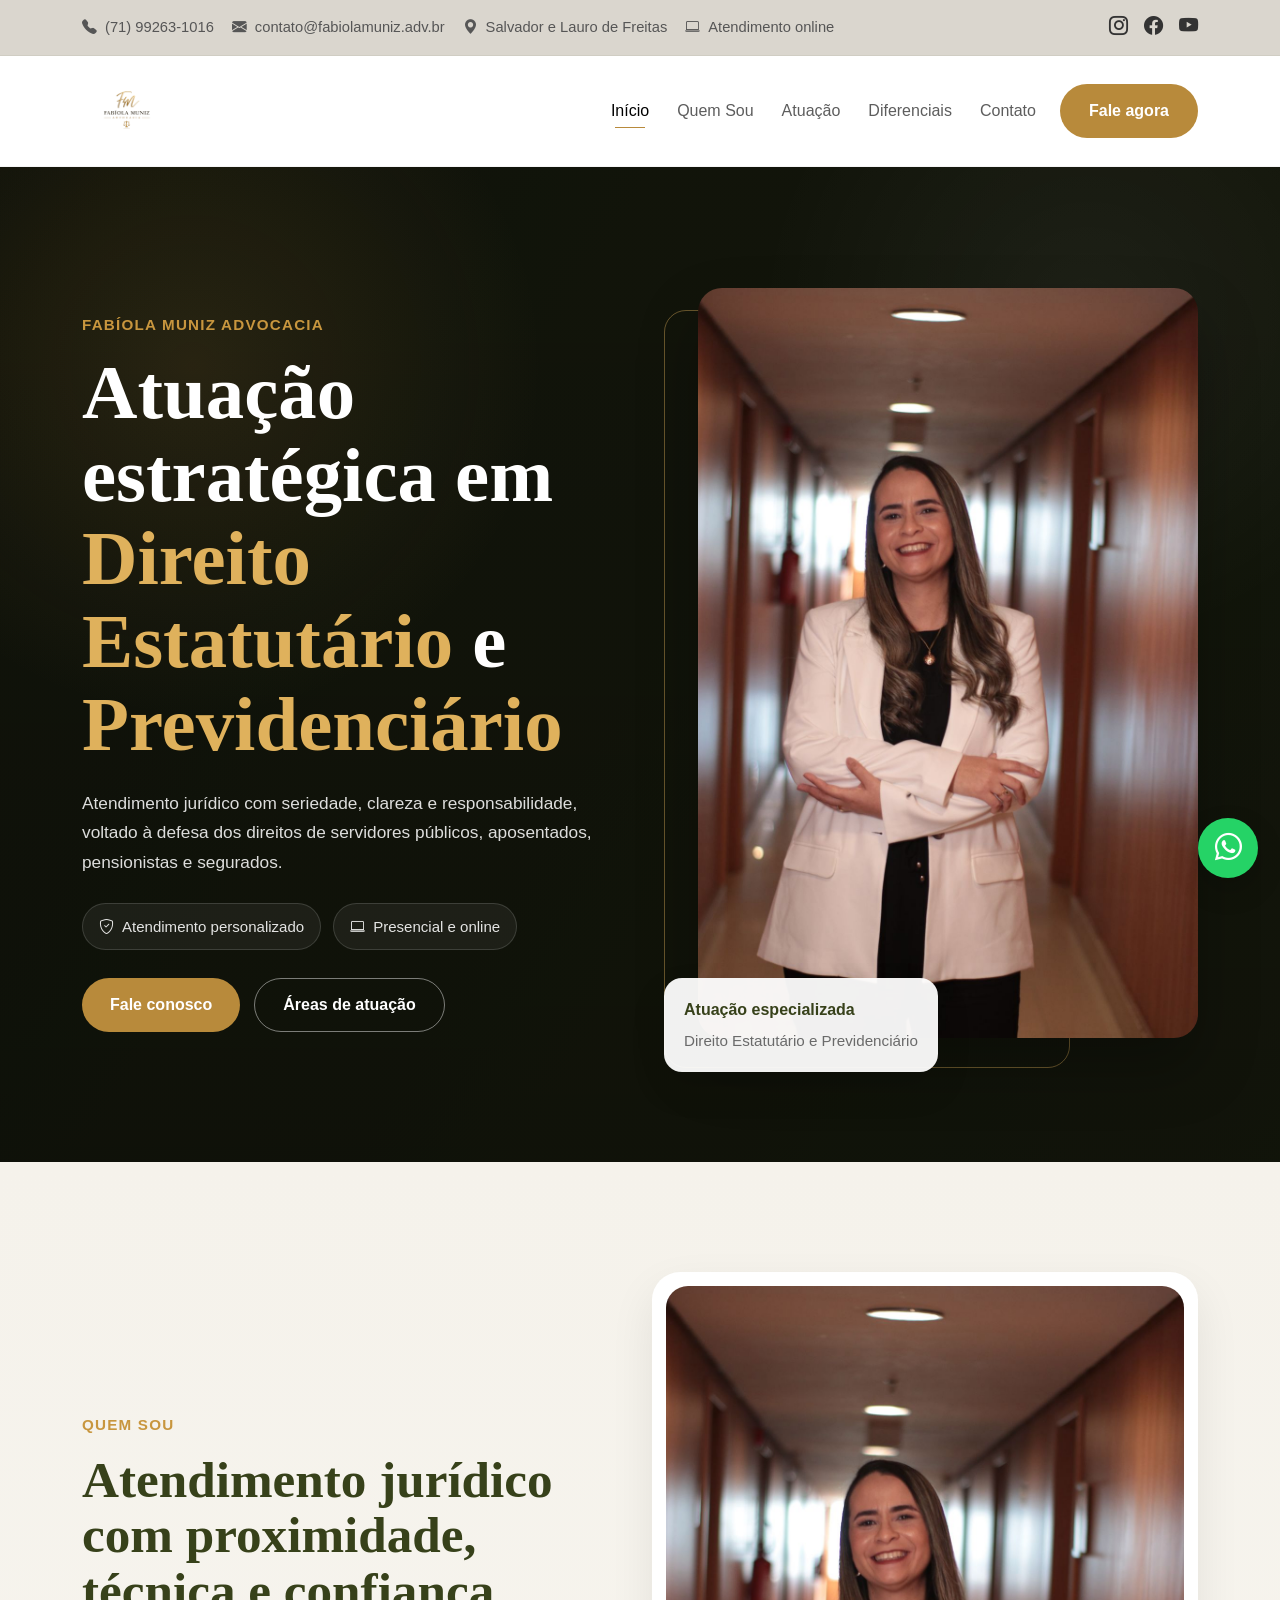
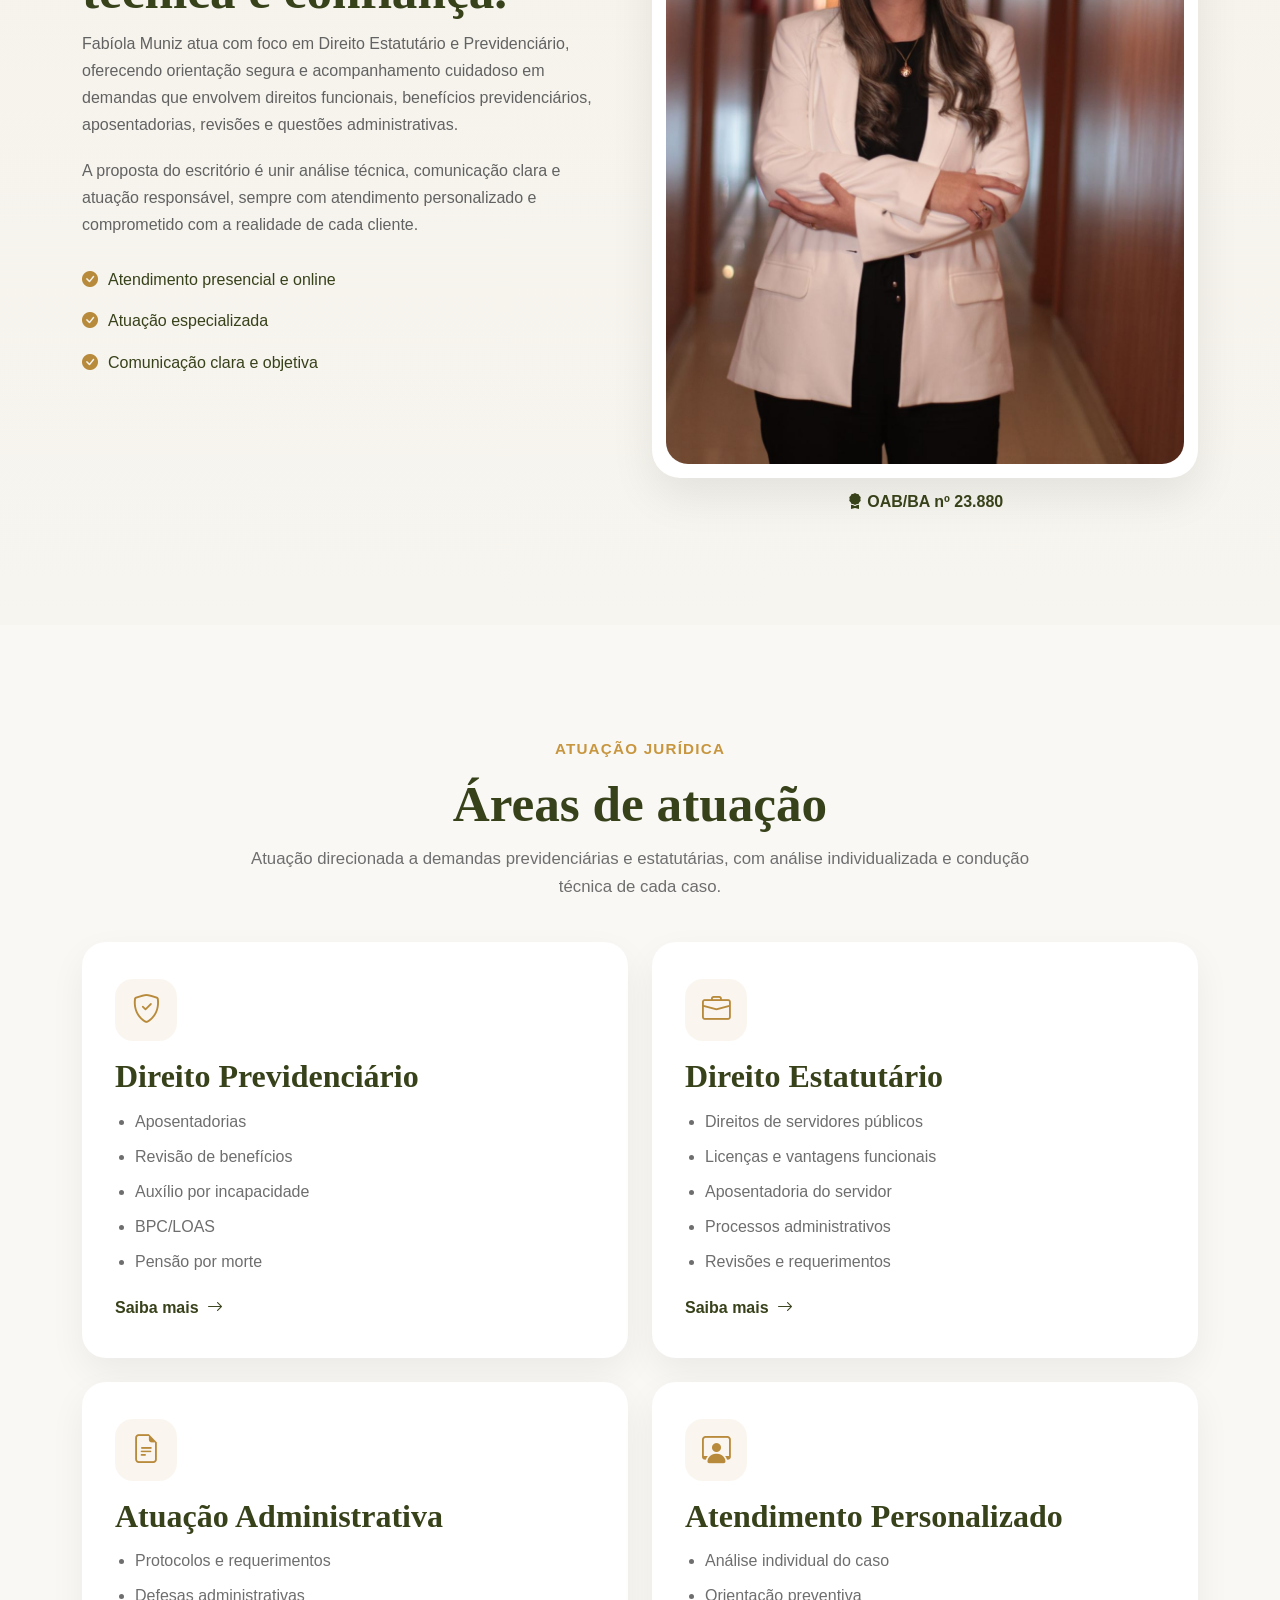
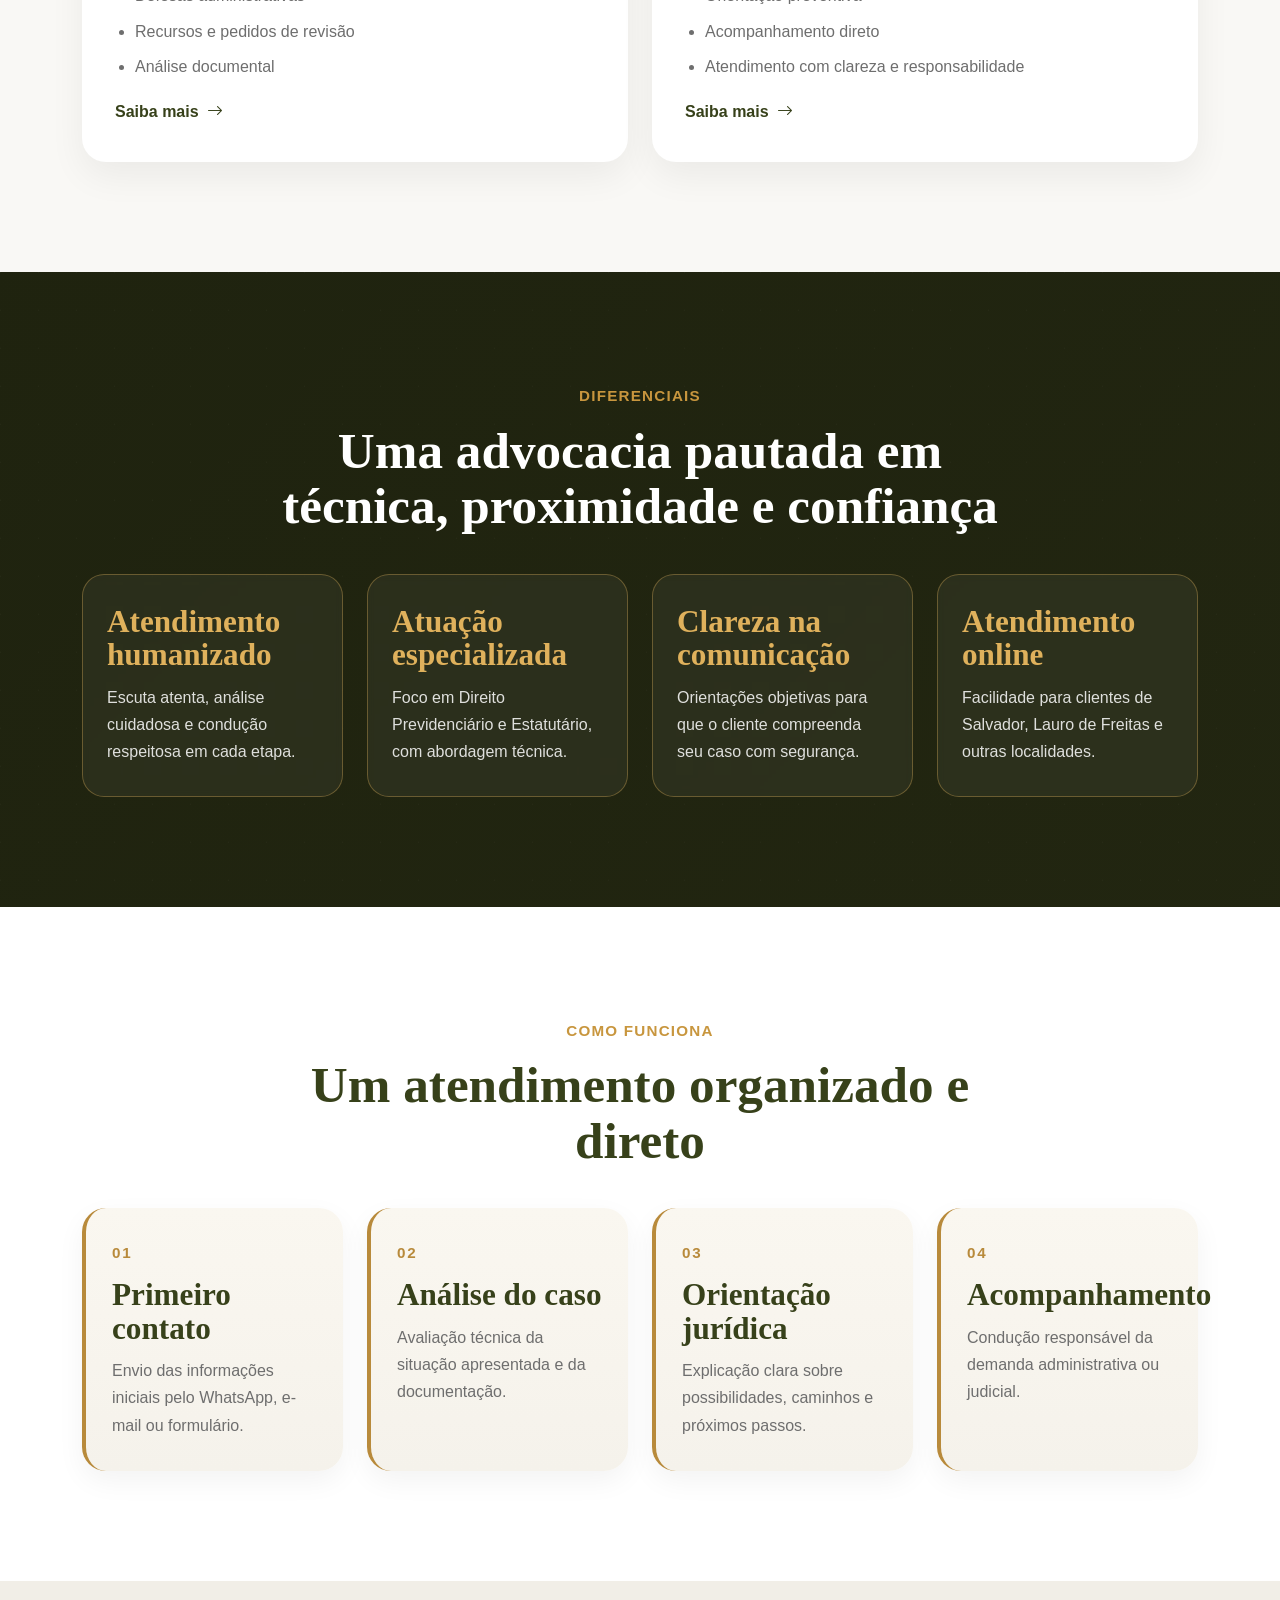
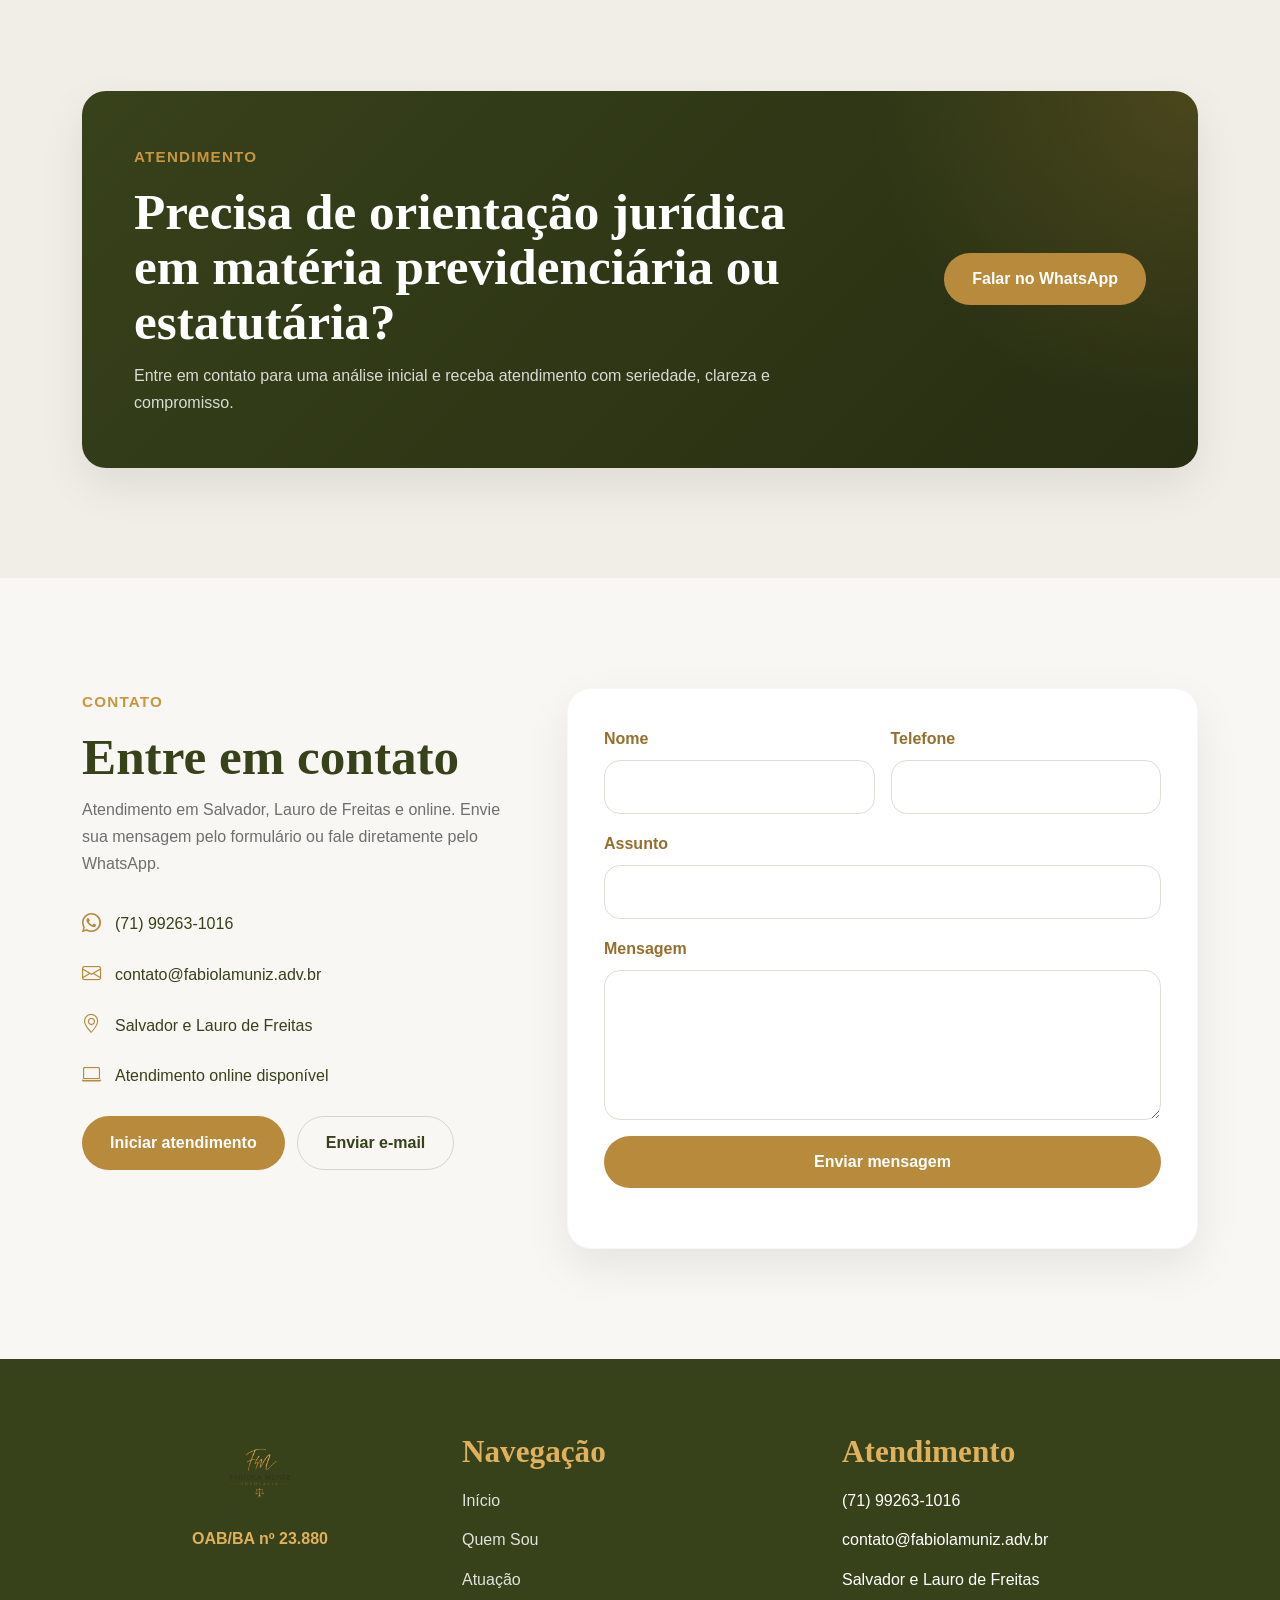
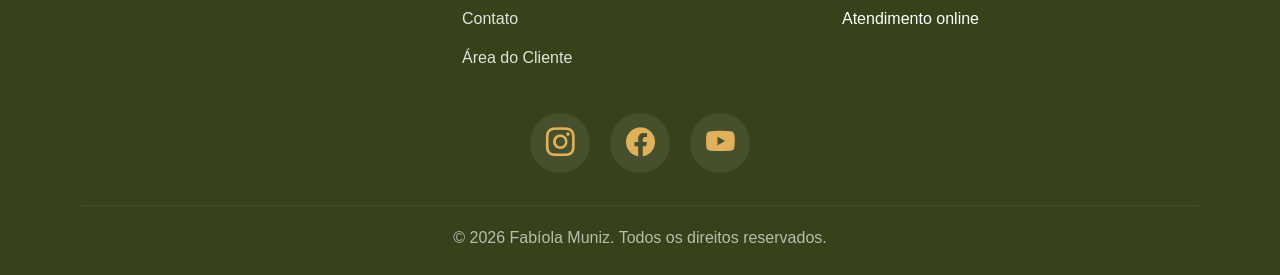
==== commit d06283c9: "Update pages 20260414_082155" ====
--- a/frontend/index.html
+++ b/frontend/index.html
@@ -3,62 +3,51 @@
 <head>
   <meta charset="UTF-8" />
   <meta name="viewport" content="width=device-width, initial-scale=1.0" />
+  
   <title>Fabíola Muniz | Advocacia Previdenciária e Estatutária</title>
+  
   <meta name="description" content="Fabíola Muniz - Advocacia especializada em Direito Estatutário e Previdenciário. Atendimento em Salvador, Lauro de Freitas e online." />
   <meta name="keywords" content="advogada, direito previdenciário, direito estatutário, servidor público, aposentadoria, Salvador, Lauro de Freitas" />
   <meta name="author" content="Fabíola Muniz" />
 
+  <link rel="icon" href="./assets/img/favicon_fm.png" type="image/png">
+
   <link rel="preconnect" href="https://fonts.googleapis.com" />
   <link rel="preconnect" href="https://fonts.gstatic.com" crossorigin />
   <link href="https://fonts.googleapis.com/css2?family=Cormorant+Garamond:wght@500;600;700&family=Inter:wght@300;400;500;600;700&display=swap" rel="stylesheet" />
 
-  <link
-    href="https://cdn.jsdelivr.net/npm/bootstrap@5.3.3/dist/css/bootstrap.min.css"
-    rel="stylesheet"
-  />
-  <link
-    rel="stylesheet"
-    href="https://cdn.jsdelivr.net/npm/bootstrap-icons@1.11.3/font/bootstrap-icons.min.css"
-  />
-
-  <link rel="stylesheet" href="./assets/css/style.css" />
+  <link href="https://cdn.jsdelivr.net/npm/bootstrap@5.3.3/dist/css/bootstrap.min.css" rel="stylesheet" />
+  <link rel="stylesheet" href="https://cdn.jsdelivr.net/npm/bootstrap-icons@1.11.3/font/bootstrap-icons.min.css" />
+  <link rel="stylesheet" href="./assets/css/index.css" />
 </head>
 <body>
 
-  <!-- Barra superior -->
   <div class="topbar">
     <div class="container">
       <div class="topbar-content">
         <div class="topbar-left">
           <span><i class="bi bi-telephone-fill"></i> (71) 99263-1016</span>
+          <span><i class="bi bi-envelope-fill"></i> contato@fabiolamuniz.adv.br</span>
           <span><i class="bi bi-geo-alt-fill"></i> Salvador e Lauro de Freitas</span>
           <span><i class="bi bi-laptop"></i> Atendimento online</span>
         </div>
-        <a class="topbar-btn" href="https://wa.me/5571992631016" target="_blank" rel="noopener noreferrer">
-          <i class="bi bi-whatsapp"></i> WhatsApp
-        </a>
+        <div class="topbar-social">
+          <a href="#" target="_blank"><i class="bi bi-instagram"></i></a>
+          <a href="#" target="_blank"><i class="bi bi-facebook"></i></a>
+          <a href="#" target="_blank"><i class="bi bi-youtube"></i></a>
+        </div>
       </div>
     </div>
   </div>
 
-  <!-- Header -->
   <header class="site-header" id="inicio">
     <nav class="navbar navbar-expand-lg">
       <div class="container">
-        <a class="navbar-brand brand" href="#inicio">
-          <span class="brand-title">Fabíola Muniz</span>
-          <span class="brand-subtitle">Advocacia Previdenciária e Estatutária</span>
+        <a class="navbar-brand" href="#inicio">
+          <img src="./assets/img/logo_fabiola_muniz_transparente.png" alt="Fabíola Muniz Advocacia" style="height:60px;">
         </a>
 
-        <button
-          class="navbar-toggler"
-          type="button"
-          data-bs-toggle="collapse"
-          data-bs-target="#menuPrincipal"
-          aria-controls="menuPrincipal"
-          aria-expanded="false"
-          aria-label="Alternar navegação"
-        >
+        <button class="navbar-toggler" type="button" data-bs-toggle="collapse" data-bs-target="#menuPrincipal" aria-controls="menuPrincipal" aria-expanded="false" aria-label="Alternar navegação">
           <span class="navbar-toggler-icon"></span>
         </button>
 
@@ -80,13 +69,12 @@
     </nav>
   </header>
 
-  <!-- Hero -->
   <section class="hero-section">
     <div class="hero-overlay"></div>
     <div class="container position-relative">
       <div class="row align-items-center g-5">
         <div class="col-lg-6">
-          <div class="hero-text">
+          <div class="hero-text reveal reveal-up">
             <span class="section-kicker">Fabíola Muniz Advocacia</span>
             <h1>
               Atuação estratégica em
@@ -99,6 +87,11 @@
               pensionistas e segurados.
             </p>
 
+            <div class="hero-badges">
+              <span><i class="bi bi-shield-check"></i> Atendimento personalizado</span>
+              <span><i class="bi bi-laptop"></i> Presencial e online</span>
+            </div>
+
             <div class="hero-buttons">
               <a href="https://wa.me/5571992631016" target="_blank" rel="noopener noreferrer" class="btn btn-gold">
                 Fale conosco
@@ -111,20 +104,23 @@
         </div>
 
         <div class="col-lg-6">
-          <div class="hero-image-wrap">
-            <img src="./assets/img/fabiola.jpg" alt="Advogada Fabíola Muniz" class="hero-image" />
-          </div>
-        </div>
-      </div>
-    </div>
-  </section>
-
-  <!-- Sobre -->
+          <div class="hero-image-wrap reveal reveal-right">
+            <img src="./assets/img/fabiola-hero.jpg" alt="Advogada Fabíola Muniz" class="hero-image" />
+            <div class="hero-card">
+              <strong>Atuação especializada</strong>
+              <span>Direito Estatutário e Previdenciário</span>
+            </div>
+          </div>
+        </div>
+      </div>
+    </div>
+  </section>
+
   <section class="section about-section" id="sobre">
     <div class="container">
       <div class="row align-items-center g-4">
         <div class="col-lg-6">
-          <div class="about-box">
+          <div class="about-box reveal reveal-up">
             <span class="section-kicker">Quem Sou</span>
             <h2>Atendimento jurídico com proximidade, técnica e confiança.</h2>
             <p>
@@ -152,23 +148,26 @@
                 <i class="bi bi-check-circle-fill"></i>
                 <span>Comunicação clara e objetiva</span>
               </div>
+              
             </div>
           </div>
         </div>
 
         <div class="col-lg-6">
-          <div class="about-image-card">
-            <img src="./assets/img/fabiola.jpg" alt="Fabíola Muniz" class="about-image" />
-          </div>
-        </div>
-      </div>
-    </div>
-  </section>
-
-  <!-- Áreas -->
+          <div class="about-image-card reveal reveal-left">
+            <img src="./assets/img/fabiola-hero.jpg" alt="Fabíola Muniz" class="about-image" />
+          </div>
+          <div class="oab-center">
+            <i class="bi bi-award-fill"></i> OAB/BA nº 23.880
+          </div>
+        </div>
+      </div>
+    </div>
+  </section>
+
   <section class="section areas-section" id="areas">
     <div class="container">
-      <div class="section-heading text-center">
+      <div class="section-heading text-center reveal reveal-up">
         <span class="section-kicker">Atuação Jurídica</span>
         <h2>Áreas de atuação</h2>
         <p>
@@ -179,7 +178,7 @@
 
       <div class="row g-4 mt-2">
         <div class="col-md-6">
-          <div class="area-card">
+          <div class="area-card reveal reveal-up">
             <div class="area-icon"><i class="bi bi-shield-check"></i></div>
             <h3>Direito Previdenciário</h3>
             <ul>
@@ -189,11 +188,12 @@
               <li>BPC/LOAS</li>
               <li>Pensão por morte</li>
             </ul>
+            <a class="area-link" href="./public/direito-previdenciario.html">Saiba mais <i class="bi bi-arrow-right"></i></a>
           </div>
         </div>
 
         <div class="col-md-6">
-          <div class="area-card">
+          <div class="area-card reveal reveal-up delay-1">
             <div class="area-icon"><i class="bi bi-briefcase"></i></div>
             <h3>Direito Estatutário</h3>
             <ul>
@@ -203,11 +203,12 @@
               <li>Processos administrativos</li>
               <li>Revisões e requerimentos</li>
             </ul>
+            <a class="area-link" href="./public/direito-estatutario.html">Saiba mais <i class="bi bi-arrow-right"></i></a>
           </div>
         </div>
 
         <div class="col-md-6">
-          <div class="area-card">
+          <div class="area-card reveal reveal-up delay-2">
             <div class="area-icon"><i class="bi bi-file-earmark-text"></i></div>
             <h3>Atuação Administrativa</h3>
             <ul>
@@ -216,11 +217,12 @@
               <li>Recursos e pedidos de revisão</li>
               <li>Análise documental</li>
             </ul>
+            <a class="area-link" href="./public/atuacao-administrativa.html">Saiba mais <i class="bi bi-arrow-right"></i></a>
           </div>
         </div>
 
         <div class="col-md-6">
-          <div class="area-card">
+          <div class="area-card reveal reveal-up delay-3">
             <div class="area-icon"><i class="bi bi-person-workspace"></i></div>
             <h3>Atendimento Personalizado</h3>
             <ul>
@@ -229,80 +231,71 @@
               <li>Acompanhamento direto</li>
               <li>Atendimento com clareza e responsabilidade</li>
             </ul>
-          </div>
-        </div>
-      </div>
-    </div>
-  </section>
-
-  <!-- Diferenciais -->
+            <a class="area-link" href="./public/atendimento-personalizado.html">Saiba mais <i class="bi bi-arrow-right"></i></a>
+          </div>
+        </div>
+      </div>
+    </div>
+  </section>
+
   <section class="section diferencial-section" id="diferenciais">
     <div class="diferencial-overlay"></div>
     <div class="container position-relative">
-      <div class="section-heading section-heading-light text-center">
+      <div class="section-heading section-heading-light text-center reveal reveal-up">
         <span class="section-kicker">Diferenciais</span>
         <h2>Uma advocacia pautada em técnica, proximidade e confiança</h2>
       </div>
 
       <div class="row g-4 mt-3">
         <div class="col-md-6 col-lg-3">
-          <div class="diferencial-card">
+          <div class="diferencial-card reveal reveal-up">
             <h3>Atendimento humanizado</h3>
-            <p>
-              Escuta atenta, análise cuidadosa e condução respeitosa em cada etapa.
-            </p>
-          </div>
-        </div>
-
-        <div class="col-md-6 col-lg-3">
-          <div class="diferencial-card">
+            <p>Escuta atenta, análise cuidadosa e condução respeitosa em cada etapa.</p>
+          </div>
+        </div>
+
+        <div class="col-md-6 col-lg-3">
+          <div class="diferencial-card reveal reveal-up delay-1">
             <h3>Atuação especializada</h3>
-            <p>
-              Foco em Direito Previdenciário e Estatutário, com abordagem técnica.
-            </p>
-          </div>
-        </div>
-
-        <div class="col-md-6 col-lg-3">
-          <div class="diferencial-card">
+            <p>Foco em Direito Previdenciário e Estatutário, com abordagem técnica.</p>
+          </div>
+        </div>
+
+        <div class="col-md-6 col-lg-3">
+          <div class="diferencial-card reveal reveal-up delay-2">
             <h3>Clareza na comunicação</h3>
-            <p>
-              Orientações objetivas para que o cliente compreenda seu caso com segurança.
-            </p>
-          </div>
-        </div>
-
-        <div class="col-md-6 col-lg-3">
-          <div class="diferencial-card">
+            <p>Orientações objetivas para que o cliente compreenda seu caso com segurança.</p>
+          </div>
+        </div>
+
+        <div class="col-md-6 col-lg-3">
+          <div class="diferencial-card reveal reveal-up delay-3">
             <h3>Atendimento online</h3>
-            <p>
-              Facilidade para clientes de Salvador, Lauro de Freitas e outras localidades.
-            </p>
-          </div>
-        </div>
-      </div>
-    </div>
-  </section>
-
-  <!-- Processo -->
+            <p>Facilidade para clientes de Salvador, Lauro de Freitas e outras localidades.</p>
+          </div>
+        </div>
+      </div>
+    </div>
+  </section>
+
   <section class="section process-section">
     <div class="container">
-      <div class="section-heading text-center">
+      <div class="section-heading text-center reveal reveal-up">
         <span class="section-kicker">Como Funciona</span>
         <h2>Um atendimento organizado e direto</h2>
       </div>
 
       <div class="row g-4 mt-3">
         <div class="col-md-6 col-lg-3">
-          <div class="process-card">
+          <div class="process-card reveal reveal-up">
             <div class="process-number">01</div>
             <h3>Primeiro contato</h3>
-            <p>Envio das informações iniciais pelo WhatsApp ou formulário.</p>
-          </div>
-        </div>
-
-        <div class="col-md-6 col-lg-3">
-          <div class="process-card">
+            <p>Envio das informações iniciais pelo WhatsApp, e-mail ou formulário.</p>
+          </div>
+        </div>
+
+        <div class="col-md-6 col-lg-3">
+          <div class="process-card reveal reveal-up delay-1">
             <div class="process-number">02</div>
             <h3>Análise do caso</h3>
             <p>Avaliação técnica da situação apresentada e da documentação.</p>
@@ -310,7 +303,7 @@
         </div>
 
         <div class="col-md-6 col-lg-3">
-          <div class="process-card">
+          <div class="process-card reveal reveal-up delay-2">
             <div class="process-number">03</div>
             <h3>Orientação jurídica</h3>
             <p>Explicação clara sobre possibilidades, caminhos e próximos passos.</p>
@@ -318,7 +311,7 @@
         </div>
 
         <div class="col-md-6 col-lg-3">
-          <div class="process-card">
+          <div class="process-card reveal reveal-up delay-3">
             <div class="process-number">04</div>
             <h3>Acompanhamento</h3>
             <p>Condução responsável da demanda administrativa ou judicial.</p>
@@ -328,10 +321,9 @@
     </div>
   </section>
 
-  <!-- CTA -->
   <section class="section cta-section">
     <div class="container">
-      <div class="cta-box">
+      <div class="cta-box reveal reveal-up">
         <div class="row align-items-center g-4">
           <div class="col-lg-8">
             <span class="section-kicker">Atendimento</span>
@@ -351,11 +343,10 @@
     </div>
   </section>
 
-  <!-- Contato -->
   <section class="section contact-section" id="contato">
     <div class="container">
       <div class="row g-5 align-items-start">
-        <div class="col-lg-5">
+        <div class="col-lg-5 reveal reveal-up">
           <span class="section-kicker">Contato</span>
           <h2>Entre em contato</h2>
           <p>
@@ -369,6 +360,10 @@
               <span>(71) 99263-1016</span>
             </div>
             <div class="contact-item">
+              <i class="bi bi-envelope"></i>
+              <span>contato@fabiolamuniz.adv.br</span>
+            </div>
+            <div class="contact-item">
               <i class="bi bi-geo-alt"></i>
               <span>Salvador e Lauro de Freitas</span>
             </div>
@@ -378,12 +373,17 @@
             </div>
           </div>
 
-          <a href="https://wa.me/5571992631016" target="_blank" rel="noopener noreferrer" class="btn btn-gold mt-4">
-            Iniciar atendimento
-          </a>
-        </div>
-
-        <div class="col-lg-7">
+          <div class="contact-actions">
+            <a href="https://wa.me/5571992631016" target="_blank" rel="noopener noreferrer" class="btn btn-gold mt-4">
+              Iniciar atendimento
+            </a>
+            <a href="mailto:contato@fabiolamuniz.adv.br" class="btn btn-outline-dark-custom mt-4">
+              Enviar e-mail
+            </a>
+          </div>
+        </div>
+
+        <div class="col-lg-7 reveal reveal-up delay-1">
           <div class="contact-form-card">
             <form id="contactForm" novalidate>
               <div class="row g-3">
@@ -426,14 +426,13 @@
     </div>
   </section>
 
-  <!-- Rodapé -->
   <footer class="site-footer">
     <div class="container">
       <div class="row g-4 align-items-start">
         <div class="col-lg-4">
-          <div class="footer-brand">
-            <h3>Fabíola Muniz</h3>
-            <p>Advocacia Previdenciária e Estatutária</p>
+          <div class="footer-brand text-center">
+            <img src="./assets/img/logo_fabiola_muniz_transparente.png" alt="Fabíola Muniz Advocacia" style="height:80px; margin-bottom:10px;">
+            <p class="footer-oab">OAB/BA nº 23.880</p>
           </div>
         </div>
 
@@ -444,6 +443,7 @@
             <li><a href="#sobre">Quem Sou</a></li>
             <li><a href="#areas">Atuação</a></li>
             <li><a href="#contato">Contato</a></li>
+            <li><a href="./public/area-cliente.html">Área do Cliente</a></li>
           </ul>
         </div>
 
@@ -451,30 +451,30 @@
           <h4>Atendimento</h4>
           <ul class="footer-contact">
             <li>(71) 99263-1016</li>
+            <li>contato@fabiolamuniz.adv.br</li>
             <li>Salvador e Lauro de Freitas</li>
             <li>Atendimento online</li>
           </ul>
         </div>
       </div>
 
+      <div class="footer-social">
+        <a href="#" target="_blank"><i class="bi bi-instagram"></i></a>
+        <a href="#" target="_blank"><i class="bi bi-facebook"></i></a>
+        <a href="#" target="_blank"><i class="bi bi-youtube"></i></a>
+      </div>
+
       <div class="footer-bottom">
         <p>© 2026 Fabíola Muniz. Todos os direitos reservados.</p>
       </div>
     </div>
   </footer>
 
-  <!-- Botão flutuante -->
-  <a
-    href="https://wa.me/5571992631016"
-    class="whatsapp-float"
-    target="_blank"
-    rel="noopener noreferrer"
-    aria-label="Falar no WhatsApp"
-  >
+  <a href="https://wa.me/5571992631016" class="whatsapp-float" target="_blank" rel="noopener noreferrer" aria-label="Falar no WhatsApp">
     <i class="bi bi-whatsapp"></i>
   </a>
 
   <script src="https://cdn.jsdelivr.net/npm/bootstrap@5.3.3/dist/js/bootstrap.bundle.min.js"></script>
   <script src="./assets/js/script.js"></script>
 </body>
-</html>+</html>
--- a/frontend/assets/css/index.css
+++ b/frontend/assets/css/index.css
@@ -0,0 +1,1058 @@
+:root {
+  --olive-dark: #37411a;
+  --olive-deeper: #272e12;
+  --olive-soft: #4c5626;
+  --gold: #b88a3b;
+  --gold-strong: #c8963e;
+  --offwhite: #f5f2eb;
+  --light-bg: #efede8;
+  --text-dark: #222222;
+  --text-soft: #6e6e6e;
+  --white: #ffffff;
+  --shadow-soft: 0 18px 45px rgba(0, 0, 0, 0.08);
+  --shadow-card: 0 14px 36px rgba(0, 0, 0, 0.06);
+  --border-soft: rgba(184, 138, 59, 0.18);
+  --radius-lg: 22px;
+}
+
+* {
+  box-sizing: border-box;
+}
+
+html {
+  scroll-behavior: smooth;
+}
+
+body {
+  font-family: "Inter", sans-serif;
+  color: var(--text-dark);
+  background: var(--white);
+  line-height: 1.7;
+}
+
+body.menu-open {
+  overflow: hidden;
+}
+
+h1,
+h2,
+h3,
+h4,
+h5,
+h6 {
+  font-family: "Cormorant Garamond", serif;
+  font-weight: 700;
+  line-height: 1.08;
+  margin-bottom: 0.75rem;
+}
+
+a {
+  text-decoration: none;
+}
+
+img {
+  max-width: 100%;
+}
+
+.section {
+  padding: 110px 0;
+}
+
+.section-kicker {
+  display: inline-block;
+  font-size: 0.95rem;
+  font-weight: 600;
+  letter-spacing: 0.08em;
+  text-transform: uppercase;
+  color: var(--gold-strong);
+  margin-bottom: 14px;
+}
+
+.section-heading {
+  max-width: 780px;
+  margin: 0 auto 12px;
+}
+
+.section-heading h2 {
+  font-size: clamp(2.5rem, 4vw, 3.5rem);
+  color: var(--olive-dark);
+}
+
+.section-heading p {
+  color: var(--text-soft);
+  margin-top: 14px;
+  font-size: 1.05rem;
+}
+
+.section-heading-light h2,
+.section-heading-light p {
+  color: var(--white);
+}
+
+.topbar {
+  background: #dad6ce;
+  padding: 11px 0;
+  font-size: 0.92rem;
+  border-bottom: 1px solid rgba(55, 65, 26, 0.06);
+}
+
+.topbar-content {
+  display: flex;
+  align-items: center;
+  justify-content: space-between;
+  gap: 18px;
+}
+
+.topbar-left {
+  display: flex;
+  flex-wrap: wrap;
+  gap: 18px;
+  color: #565656;
+}
+
+.topbar-left span {
+  display: inline-flex;
+  align-items: center;
+  gap: 8px;
+}
+
+.topbar-btn {
+  background: var(--olive-dark);
+  color: var(--white);
+  padding: 10px 18px;
+  font-weight: 600;
+  border-radius: 999px;
+  transition: 0.3s ease;
+}
+
+.topbar-btn:hover {
+  background: var(--gold);
+  color: var(--white);
+}
+
+.site-header {
+  background: rgba(255, 255, 255, 0.96);
+  position: sticky;
+  top: 0;
+  z-index: 1040;
+  border-bottom: 1px solid rgba(0, 0, 0, 0.04);
+  backdrop-filter: blur(12px);
+  transition: box-shadow 0.3s ease, background 0.3s ease;
+}
+
+.site-header.scrolled {
+  box-shadow: 0 12px 30px rgba(0, 0, 0, 0.08);
+}
+
+.navbar {
+  padding: 20px 0;
+}
+
+.brand {
+  display: flex;
+  flex-direction: column;
+}
+
+.brand-title {
+  font-family: "Cormorant Garamond", serif;
+  font-size: 2rem;
+  line-height: 1;
+  color: var(--olive-dark);
+  font-weight: 700;
+}
+
+.brand-subtitle {
+  font-size: 0.82rem;
+  color: #777;
+  letter-spacing: 0.09em;
+  text-transform: uppercase;
+  margin-top: 5px;
+}
+
+.nav-link {
+  color: #5d5d5d;
+  font-weight: 500;
+  margin-left: 12px;
+  transition: 0.3s ease;
+  position: relative;
+}
+
+.nav-link::after {
+  content: "";
+  position: absolute;
+  left: 12px;
+  bottom: 4px;
+  width: 0;
+  height: 1px;
+  background: var(--gold);
+  transition: width 0.25s ease;
+}
+
+.nav-link:hover,
+.nav-link:focus,
+.nav-link.active {
+  color: var(--gold);
+}
+
+.nav-link:hover::after,
+.nav-link:focus::after,
+.nav-link.active::after {
+  width: calc(100% - 24px);
+}
+
+.btn-header,
+.btn-gold,
+.btn-outline-light-custom,
+.btn-outline-dark-custom {
+  padding: 14px 28px;
+  border-radius: 999px;
+  font-weight: 600;
+  transition: transform 0.25s ease, background 0.25s ease, color 0.25s ease, border-color 0.25s ease, box-shadow 0.25s ease;
+  display: inline-flex;
+  align-items: center;
+  justify-content: center;
+  gap: 8px;
+}
+
+.btn-header {
+  background: var(--gold);
+  color: var(--white);
+}
+
+.btn-header:hover,
+.btn-gold:hover {
+  background: var(--olive-dark);
+  color: var(--white);
+  transform: translateY(-1px);
+  box-shadow: 0 14px 30px rgba(55, 65, 26, 0.18);
+}
+
+.btn-gold {
+  background: var(--gold);
+  color: var(--white);
+  border: none;
+}
+
+.btn-outline-light-custom {
+  border: 1px solid rgba(255, 255, 255, 0.45);
+  color: var(--white);
+}
+
+.btn-outline-light-custom:hover {
+  background: rgba(255, 255, 255, 0.08);
+  color: var(--white);
+  transform: translateY(-1px);
+}
+
+.btn-outline-dark-custom {
+  border: 1px solid rgba(55, 65, 26, 0.18);
+  color: var(--olive-dark);
+  background: transparent;
+}
+
+.btn-outline-dark-custom:hover {
+  border-color: var(--gold);
+  color: var(--olive-dark);
+  background: rgba(184, 138, 59, 0.08);
+}
+
+.hero-section {
+  position: relative;
+  padding: 105px 0 90px;
+  background:
+    linear-gradient(rgba(12, 14, 8, 0.78), rgba(12, 14, 8, 0.78)),
+    linear-gradient(120deg, #1d210f 0%, #2e3516 100%);
+  overflow: hidden;
+}
+
+.hero-overlay {
+  position: absolute;
+  inset: 0;
+  background:
+    radial-gradient(circle at 15% 20%, rgba(184, 138, 59, 0.14), transparent 26%),
+    radial-gradient(circle at 85% 15%, rgba(255, 255, 255, 0.05), transparent 24%),
+    linear-gradient(180deg, transparent 0%, rgba(0, 0, 0, 0.14) 100%);
+  pointer-events: none;
+}
+
+.hero-text {
+  color: var(--white);
+  max-width: 620px;
+}
+
+.hero-text h1 {
+  font-size: clamp(3rem, 6vw, 4.8rem);
+  margin-bottom: 22px;
+}
+
+.hero-text h1 span {
+  color: #dfb15c;
+}
+
+.hero-text p {
+  font-size: 1.08rem;
+  color: rgba(255, 255, 255, 0.86);
+  margin-bottom: 26px;
+  max-width: 560px;
+}
+
+.hero-badges {
+  display: flex;
+  flex-wrap: wrap;
+  gap: 12px;
+  margin-bottom: 28px;
+}
+
+.hero-badges span {
+  display: inline-flex;
+  align-items: center;
+  gap: 8px;
+  padding: 10px 16px;
+  border: 1px solid rgba(255, 255, 255, 0.14);
+  background: rgba(255, 255, 255, 0.06);
+  border-radius: 999px;
+  color: rgba(255, 255, 255, 0.88);
+  font-size: 0.94rem;
+}
+
+.hero-buttons {
+  display: flex;
+  flex-wrap: wrap;
+  gap: 14px;
+}
+
+.hero-image-wrap {
+  position: relative;
+  padding: 16px 0 34px 18px;
+}
+
+.hero-image-wrap::before {
+  content: "";
+  position: absolute;
+  top: 38px;
+  left: 0;
+  width: 76%;
+  height: calc(100% - 42px);
+  border: 1px solid rgba(223, 177, 92, 0.42);
+  border-radius: var(--radius-lg);
+  z-index: 0;
+}
+
+.hero-image {
+  position: relative;
+  width: 100%;
+  max-width: 500px;
+  display: block;
+  margin-left: auto;
+  border-radius: 24px;
+  box-shadow: 0 30px 60px rgba(0, 0, 0, 0.28);
+  z-index: 1;
+}
+
+.hero-card {
+  position: absolute;
+  left: 0;
+  bottom: 0;
+  z-index: 2;
+  min-width: 240px;
+  max-width: 290px;
+  background: rgba(255, 255, 255, 0.94);
+  box-shadow: 0 16px 35px rgba(0, 0, 0, 0.12);
+  border-radius: 18px;
+  padding: 18px 20px;
+}
+
+.hero-card strong {
+  display: block;
+  color: var(--olive-dark);
+  font-size: 1rem;
+  margin-bottom: 4px;
+}
+
+.hero-card span {
+  color: #6a6a6a;
+  font-size: 0.95rem;
+}
+
+.about-section {
+  background: linear-gradient(180deg, var(--offwhite) 0%, #f7f5ef 100%);
+}
+
+.about-box {
+  padding-right: 26px;
+}
+
+.about-box h2 {
+  font-size: clamp(2.4rem, 4vw, 3.4rem);
+  color: var(--olive-dark);
+}
+
+.about-box p {
+  color: #626262;
+  margin-bottom: 18px;
+}
+
+.about-highlights {
+  margin-top: 28px;
+  display: grid;
+  gap: 14px;
+}
+
+.highlight-item {
+  display: flex;
+  align-items: center;
+  gap: 10px;
+  color: var(--olive-dark);
+  font-weight: 500;
+}
+
+.highlight-item i {
+  color: var(--gold);
+}
+
+.about-image-card {
+  background: var(--white);
+  padding: 14px;
+  border-radius: 28px;
+  box-shadow: var(--shadow-soft);
+}
+
+.about-image {
+  width: 100%;
+  display: block;
+  border-radius: 22px;
+}
+
+.areas-section {
+  background: #f9f8f5;
+}
+
+.area-card,
+.process-card,
+.contact-form-card,
+.cta-box {
+  border-radius: 24px;
+}
+
+.area-card {
+  background: var(--white);
+  padding: 36px 32px;
+  box-shadow: var(--shadow-card);
+  height: 100%;
+  transition: transform 0.25s ease, box-shadow 0.25s ease, border-color 0.25s ease;
+  border: 1px solid transparent;
+}
+
+.area-card:hover {
+  transform: translateY(-6px);
+  box-shadow: 0 24px 46px rgba(0, 0, 0, 0.08);
+  border-color: var(--border-soft);
+}
+
+.area-icon {
+  width: 62px;
+  height: 62px;
+  display: inline-flex;
+  align-items: center;
+  justify-content: center;
+  border-radius: 18px;
+  font-size: 1.8rem;
+  color: var(--gold);
+  margin-bottom: 18px;
+  background: rgba(184, 138, 59, 0.08);
+}
+
+.area-card h3 {
+  font-size: 2rem;
+  color: var(--olive-dark);
+  margin-bottom: 14px;
+}
+
+.area-card ul {
+  padding-left: 20px;
+  margin: 0;
+  color: var(--text-soft);
+}
+
+.area-card li + li {
+  margin-top: 8px;
+}
+
+.diferencial-section {
+  position: relative;
+  background:
+    linear-gradient(rgba(28, 31, 14, 0.84), rgba(28, 31, 14, 0.84)),
+    linear-gradient(135deg, #2f3814 0%, #40481f 100%);
+  overflow: hidden;
+}
+
+.diferencial-overlay {
+  position: absolute;
+  inset: 0;
+  opacity: 0.18;
+  background-image:
+    linear-gradient(135deg, rgba(255,255,255,0.15) 1px, transparent 1px),
+    linear-gradient(45deg, rgba(255,255,255,0.06) 1px, transparent 1px);
+  background-size: 38px 38px;
+}
+
+.diferencial-card {
+  background: rgba(255, 255, 255, 0.05);
+  border: 1px solid rgba(223, 177, 92, 0.35);
+  padding: 30px 24px;
+  min-height: 100%;
+  color: var(--white);
+  backdrop-filter: blur(3px);
+  border-radius: 22px;
+}
+
+.diferencial-card h3 {
+  font-size: 1.95rem;
+  color: #dfb15c;
+}
+
+.diferencial-card p {
+  margin: 0;
+  color: rgba(255, 255, 255, 0.85);
+}
+
+.process-section {
+  background: var(--white);
+}
+
+.process-card {
+  background: linear-gradient(180deg, #faf7f0 0%, var(--offwhite) 100%);
+  padding: 32px 26px;
+  height: 100%;
+  border-left: 4px solid var(--gold);
+  box-shadow: 0 10px 28px rgba(0, 0, 0, 0.05);
+}
+
+.process-number {
+  font-size: 0.95rem;
+  font-weight: 700;
+  color: var(--gold);
+  margin-bottom: 12px;
+  letter-spacing: 0.12em;
+}
+
+.process-card h3 {
+  font-size: 1.95rem;
+  color: var(--olive-dark);
+}
+
+.process-card p {
+  margin: 0;
+  color: var(--text-soft);
+}
+
+.cta-section {
+  background: #f1eee7;
+}
+
+.cta-box {
+  background:
+    radial-gradient(circle at top right, rgba(200, 150, 62, 0.2), transparent 28%),
+    linear-gradient(135deg, var(--olive-dark) 0%, var(--olive-deeper) 100%);
+  color: var(--white);
+  padding: 52px;
+  box-shadow: var(--shadow-soft);
+}
+
+.cta-box h2 {
+  font-size: clamp(2.3rem, 4vw, 3.3rem);
+}
+
+.cta-box p {
+  color: rgba(255, 255, 255, 0.82);
+  margin: 0;
+}
+
+.contact-section {
+  background: #f8f7f3;
+}
+
+.contact-section h2 {
+  font-size: clamp(2.3rem, 4vw, 3.3rem);
+  color: var(--olive-dark);
+}
+
+.contact-section p {
+  color: var(--text-soft);
+}
+
+.contact-list {
+  display: grid;
+  gap: 18px;
+  margin-top: 30px;
+}
+
+.contact-item {
+  display: flex;
+  align-items: center;
+  gap: 14px;
+  color: var(--olive-dark);
+  font-weight: 500;
+}
+
+.contact-item i {
+  color: var(--gold);
+  font-size: 1.2rem;
+}
+
+.contact-actions {
+  display: flex;
+  flex-wrap: wrap;
+  gap: 12px;
+}
+
+.contact-form-card {
+  background: var(--white);
+  padding: 36px;
+  box-shadow: var(--shadow-soft);
+  border: 1px solid rgba(0, 0, 0, 0.03);
+}
+
+.form-label {
+  font-weight: 600;
+  color: #966f2d;
+}
+
+.form-control {
+  border-radius: 16px;
+  border: 1px solid #e0ddd6;
+  padding: 14px 16px;
+  min-height: 54px;
+  box-shadow: none !important;
+  transition: border-color 0.2s ease, background 0.2s ease;
+}
+
+.form-control:focus {
+  border-color: var(--gold);
+  background: #fffdf9;
+}
+
+textarea.form-control {
+  min-height: 150px;
+}
+
+.form-status {
+  margin-top: 8px;
+  font-size: 0.95rem;
+  color: var(--olive-dark);
+  font-weight: 500;
+}
+
+.site-footer {
+  background: var(--olive-dark);
+  color: var(--white);
+  padding: 76px 0 24px;
+}
+
+.footer-brand h3 {
+  font-size: 2.4rem;
+  margin-bottom: 8px;
+}
+
+.footer-brand p {
+  color: rgba(255, 255, 255, 0.78);
+}
+
+.site-footer h4 {
+  color: #dfb15c;
+  font-size: 1.95rem;
+  margin-bottom: 18px;
+}
+
+.footer-links,
+.footer-contact {
+  list-style: none;
+  padding: 0;
+  margin: 0;
+}
+
+.footer-links li,
+.footer-contact li {
+  margin-bottom: 12px;
+}
+
+.footer-links a {
+  color: rgba(255, 255, 255, 0.85);
+}
+
+.footer-links a:hover {
+  color: #dfb15c;
+}
+
+.footer-bottom {
+  border-top: 1px solid rgba(255, 255, 255, 0.08);
+  margin-top: 32px;
+  padding-top: 18px;
+  text-align: center;
+}
+
+.footer-bottom p {
+  margin: 0;
+  color: rgba(255, 255, 255, 0.65);
+}
+
+.whatsapp-float {
+  position: fixed;
+  right: 22px;
+  bottom: 22px;
+  width: 60px;
+  height: 60px;
+  border-radius: 50%;
+  background: #25d366;
+  color: var(--white);
+  display: flex;
+  align-items: center;
+  justify-content: center;
+  font-size: 1.7rem;
+  box-shadow: 0 12px 28px rgba(0, 0, 0, 0.18);
+  z-index: 1200;
+  transition: transform 0.2s ease;
+}
+
+.whatsapp-float:hover {
+  transform: scale(1.06);
+  color: var(--white);
+}
+
+.reveal {
+  opacity: 0;
+  transform: translateY(28px);
+  transition: opacity 0.75s ease, transform 0.75s ease;
+}
+
+.reveal-right {
+  transform: translateX(36px);
+}
+
+.reveal-left {
+  transform: translateX(-36px);
+}
+
+.reveal.visible {
+  opacity: 1;
+  transform: none;
+}
+
+.delay-1 {
+  transition-delay: 0.08s;
+}
+
+.delay-2 {
+  transition-delay: 0.16s;
+}
+
+.delay-3 {
+  transition-delay: 0.24s;
+}
+
+@media (max-width: 991.98px) {
+  .topbar-content {
+    flex-direction: column;
+    align-items: flex-start;
+  }
+
+  .hero-section {
+    padding: 82px 0 72px;
+  }
+
+  .hero-image {
+    margin: 0 auto;
+  }
+
+  .hero-card {
+    left: 12px;
+  }
+
+  .about-box {
+    padding-right: 0;
+  }
+
+  .cta-box {
+    padding: 38px 28px;
+  }
+}
+
+@media (max-width: 767.98px) {
+  .section {
+    padding: 78px 0;
+  }
+
+  .topbar {
+    display: none;
+  }
+
+  .navbar {
+    padding: 14px 0;
+  }
+
+  .brand-title {
+    font-size: 1.7rem;
+  }
+
+  .brand-subtitle {
+    font-size: 0.74rem;
+  }
+
+  .hero-badges,
+  .hero-buttons,
+  .contact-actions {
+    flex-direction: column;
+    align-items: stretch;
+  }
+
+  .btn-gold,
+  .btn-outline-light-custom,
+  .btn-outline-dark-custom {
+    width: 100%;
+    text-align: center;
+  }
+
+  .hero-image-wrap {
+    padding-left: 0;
+    padding-bottom: 0;
+  }
+
+  .hero-image-wrap::before {
+    display: none;
+  }
+
+  .hero-card {
+    position: relative;
+    left: auto;
+    bottom: auto;
+    margin: 16px auto 0;
+  }
+
+  .area-card h3,
+  .diferencial-card h3,
+  .process-card h3 {
+    font-size: 1.7rem;
+  }
+
+  .contact-form-card {
+    padding: 24px;
+  }
+
+  .whatsapp-float {
+    width: 54px;
+    height: 54px;
+    font-size: 1.5rem;
+  }
+}
+
+
+.brand-oab {
+  font-size: 0.78rem;
+  color: var(--gold);
+  letter-spacing: 0.08em;
+  text-transform: uppercase;
+  margin-top: 2px;
+}
+
+.oab-chip {
+  display: inline-flex;
+  align-items: center;
+  gap: 8px;
+  padding: 8px 14px;
+  border-radius: 999px;
+  background: rgba(184, 138, 59, 0.1);
+  color: var(--olive-dark);
+  font-size: 0.9rem;
+  font-weight: 700;
+  margin-bottom: 14px;
+}
+
+.footer-oab {
+  color: #dfb15c !important;
+  font-weight: 600;
+}
+
+.area-link {
+  margin-top: 18px;
+  display: inline-flex;
+  align-items: center;
+  gap: 8px;
+  color: var(--olive-dark);
+  font-weight: 700;
+}
+
+.area-link:hover {
+  color: var(--gold);
+}
+
+.page-hero {
+  position: relative;
+  padding: 96px 0 72px;
+  background: linear-gradient(rgba(12, 14, 8, 0.8), rgba(12, 14, 8, 0.8)), linear-gradient(120deg, #1d210f 0%, #2e3516 100%);
+  color: var(--white);
+  overflow: hidden;
+}
+
+.page-hero .hero-overlay {
+  opacity: 1;
+}
+
+.page-hero-content {
+  max-width: 840px;
+}
+
+.page-hero h1 {
+  font-size: clamp(2.8rem, 5vw, 4.4rem);
+  margin-bottom: 18px;
+}
+
+.page-hero p {
+  max-width: 760px;
+  color: rgba(255,255,255,0.86);
+  font-size: 1.06rem;
+}
+
+.breadcrumb-nav {
+  margin-bottom: 16px;
+  font-size: 0.95rem;
+}
+
+.breadcrumb-nav a {
+  color: rgba(255,255,255,0.78);
+}
+
+.breadcrumb-nav a:hover { color: #fff; }
+
+.content-section {
+  background: var(--offwhite);
+}
+
+.content-card, .info-card {
+  background: var(--white);
+  padding: 34px 30px;
+  box-shadow: var(--shadow-card);
+  border-radius: var(--radius-lg);
+  height: 100%;
+}
+
+.content-card h2, .info-card h3 {
+  color: var(--olive-dark);
+  font-size: 2.2rem;
+}
+
+.content-card p, .content-card li, .info-card p, .info-card li {
+  color: var(--text-soft);
+}
+
+.content-card ul, .info-card ul {
+  padding-left: 20px;
+}
+
+.split-card {
+  background: linear-gradient(135deg, rgba(55,65,26,0.98), rgba(39,46,18,0.98));
+  color: var(--white);
+  padding: 34px 30px;
+  border-radius: var(--radius-lg);
+  box-shadow: var(--shadow-soft);
+  height: 100%;
+}
+
+.split-card h3 {
+  color: #dfb15c;
+  font-size: 2rem;
+}
+
+.split-card p, .split-card li {
+  color: rgba(255,255,255,0.86);
+}
+
+.quick-contact {
+  display: grid;
+  gap: 14px;
+}
+
+.quick-contact a, .quick-contact span {
+  display: flex;
+  gap: 10px;
+  align-items: center;
+  color: var(--olive-dark);
+  font-weight: 600;
+}
+
+.portal-grid {
+  display: grid;
+  grid-template-columns: repeat(3, 1fr);
+  gap: 24px;
+}
+
+.portal-item {
+  background: var(--white);
+  padding: 28px;
+  border-radius: var(--radius-lg);
+  box-shadow: var(--shadow-card);
+}
+
+.portal-item h3 {
+  font-size: 1.8rem;
+  color: var(--olive-dark);
+}
+
+.portal-item p { color: var(--text-soft); }
+
+.notice-box {
+  border: 1px solid rgba(184,138,59,0.18);
+  background: #fffdf9;
+  padding: 22px 24px;
+  border-radius: 16px;
+}
+
+.notice-box strong { color: var(--olive-dark); }
+
+@media (max-width: 991.98px) {
+  .portal-grid { grid-template-columns: 1fr; }
+}
+
+
+.topbar-social a {
+  color: #333;
+  margin-left: 12px;
+  font-size: 1.2rem;
+  transition: 0.3s;
+}
+
+.topbar-social a:hover {
+  color: var(--gold);
+}
+
+.oab-center {
+  text-align: center;
+  margin-top: 10px;
+  font-weight: 600;
+  color: var(--olive-dark);
+}
+
+.footer-social {
+  margin-top: 30px;
+  display: flex;
+  justify-content: center; /* centraliza no rodapé */
+  gap: 20px;
+}
+
+.footer-social a {
+  width: 60px;
+  height: 60px;
+  background: rgba(255, 255, 255, 0.08);
+  color: #dfb15c;
+  display: flex;
+  align-items: center;
+  justify-content: center;
+  font-size: 1.8rem;
+  border-radius: 50%;
+  transition: all 0.3s ease;
+}
+
+.footer-social a:hover {
+  background: #dfb15c;
+  color: #fff;
+  transform: translateY(-5px);
+}
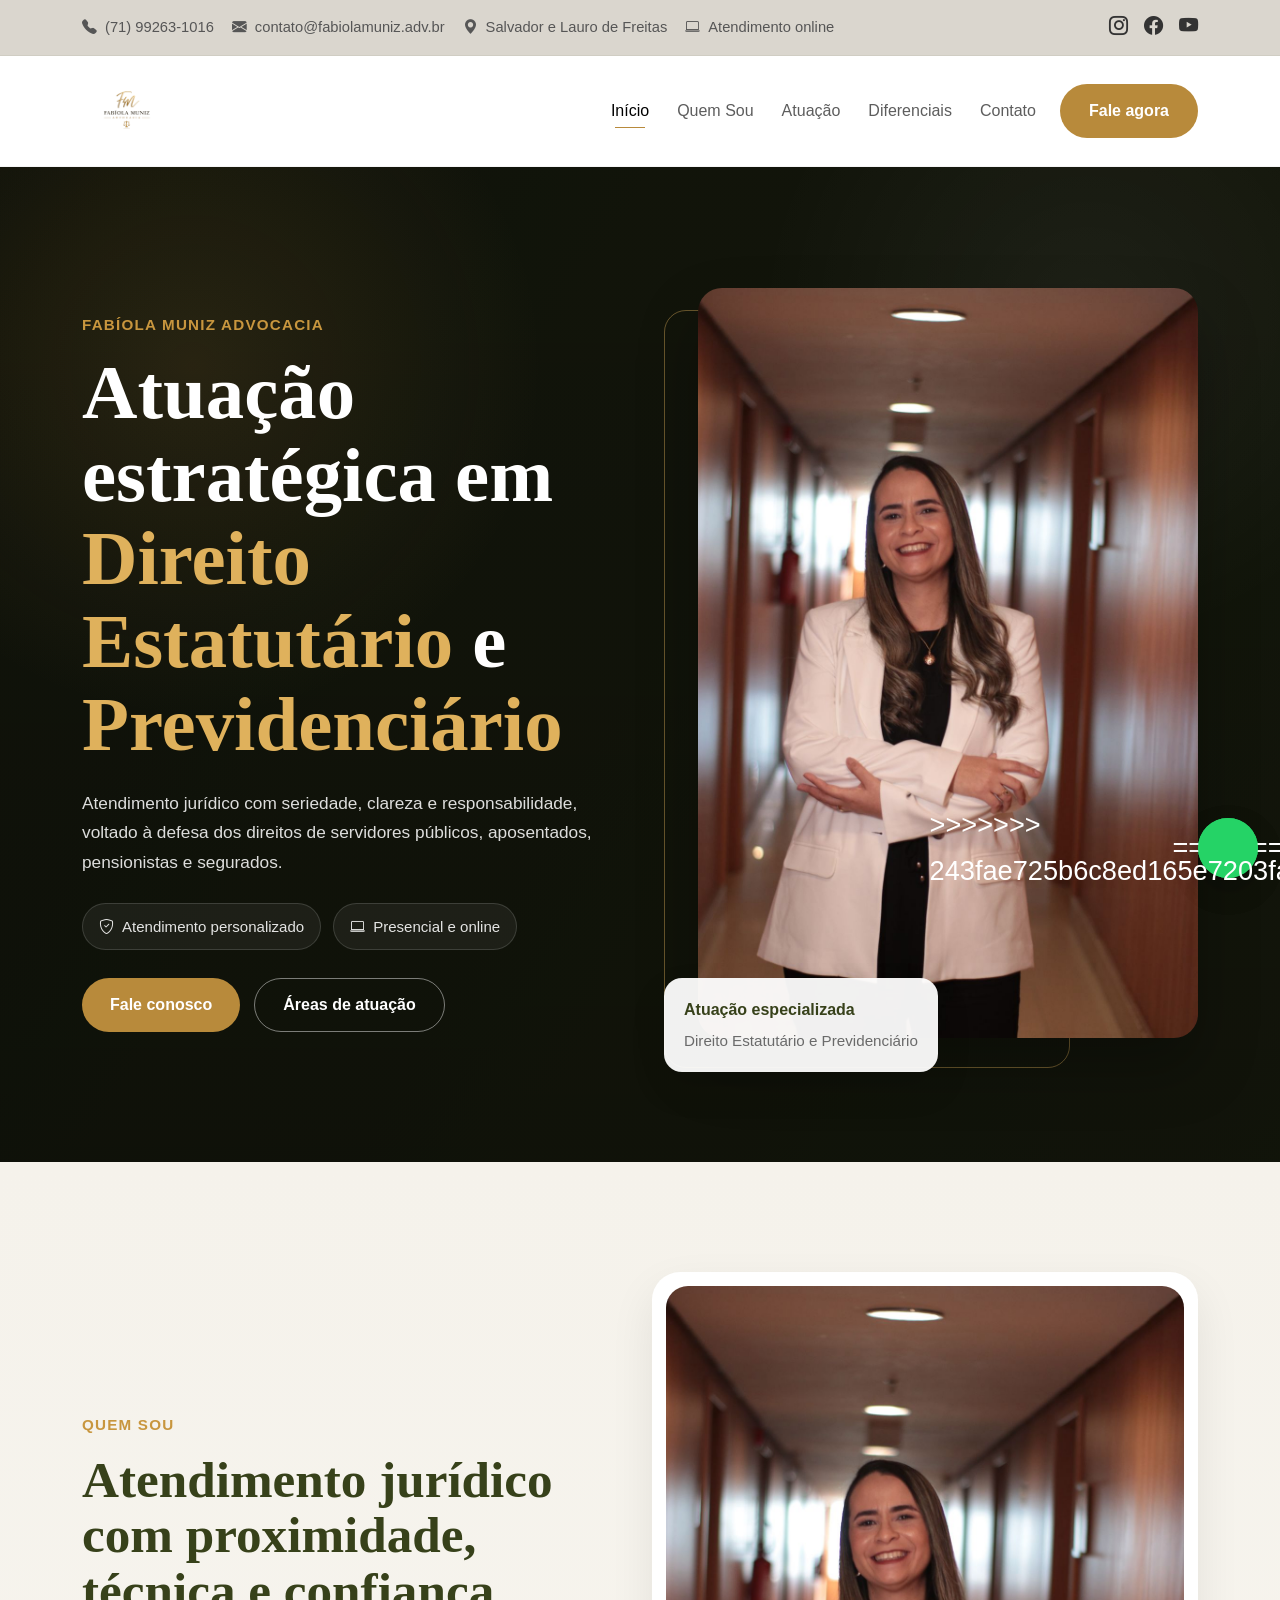
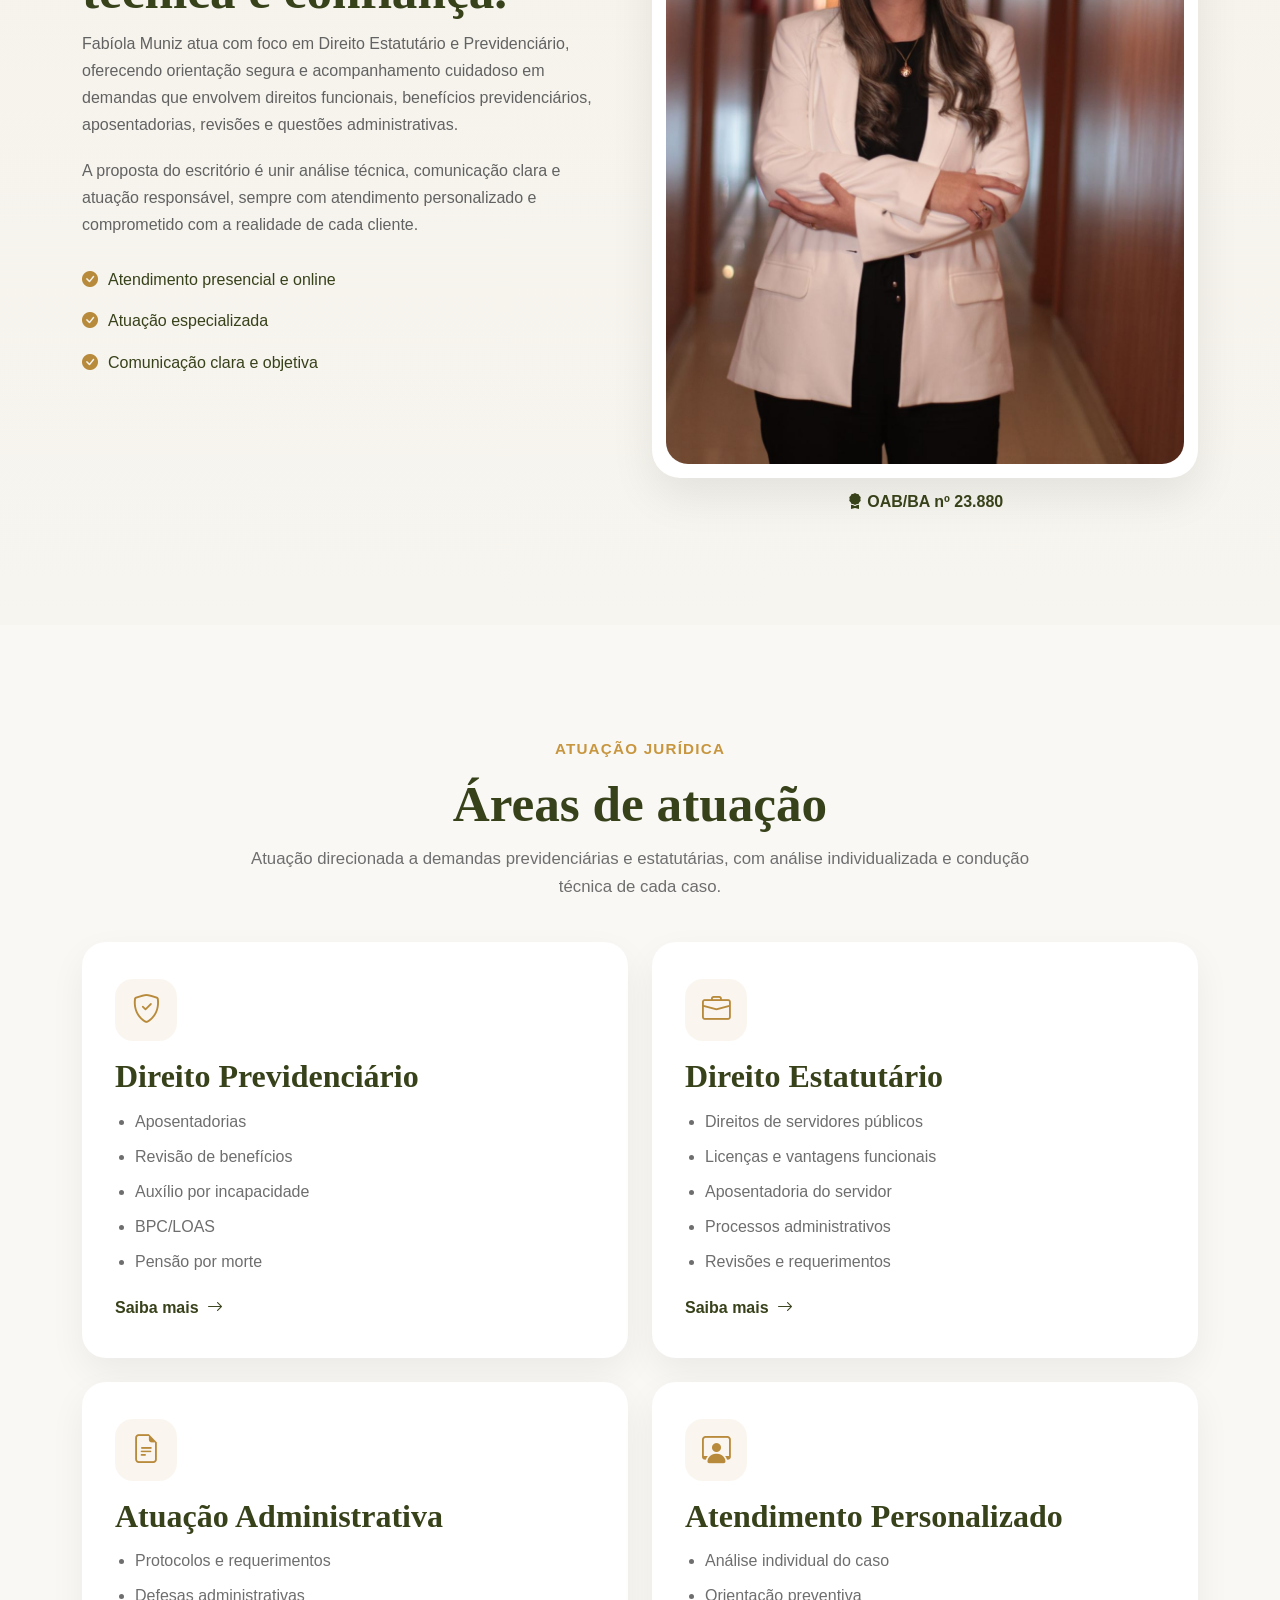
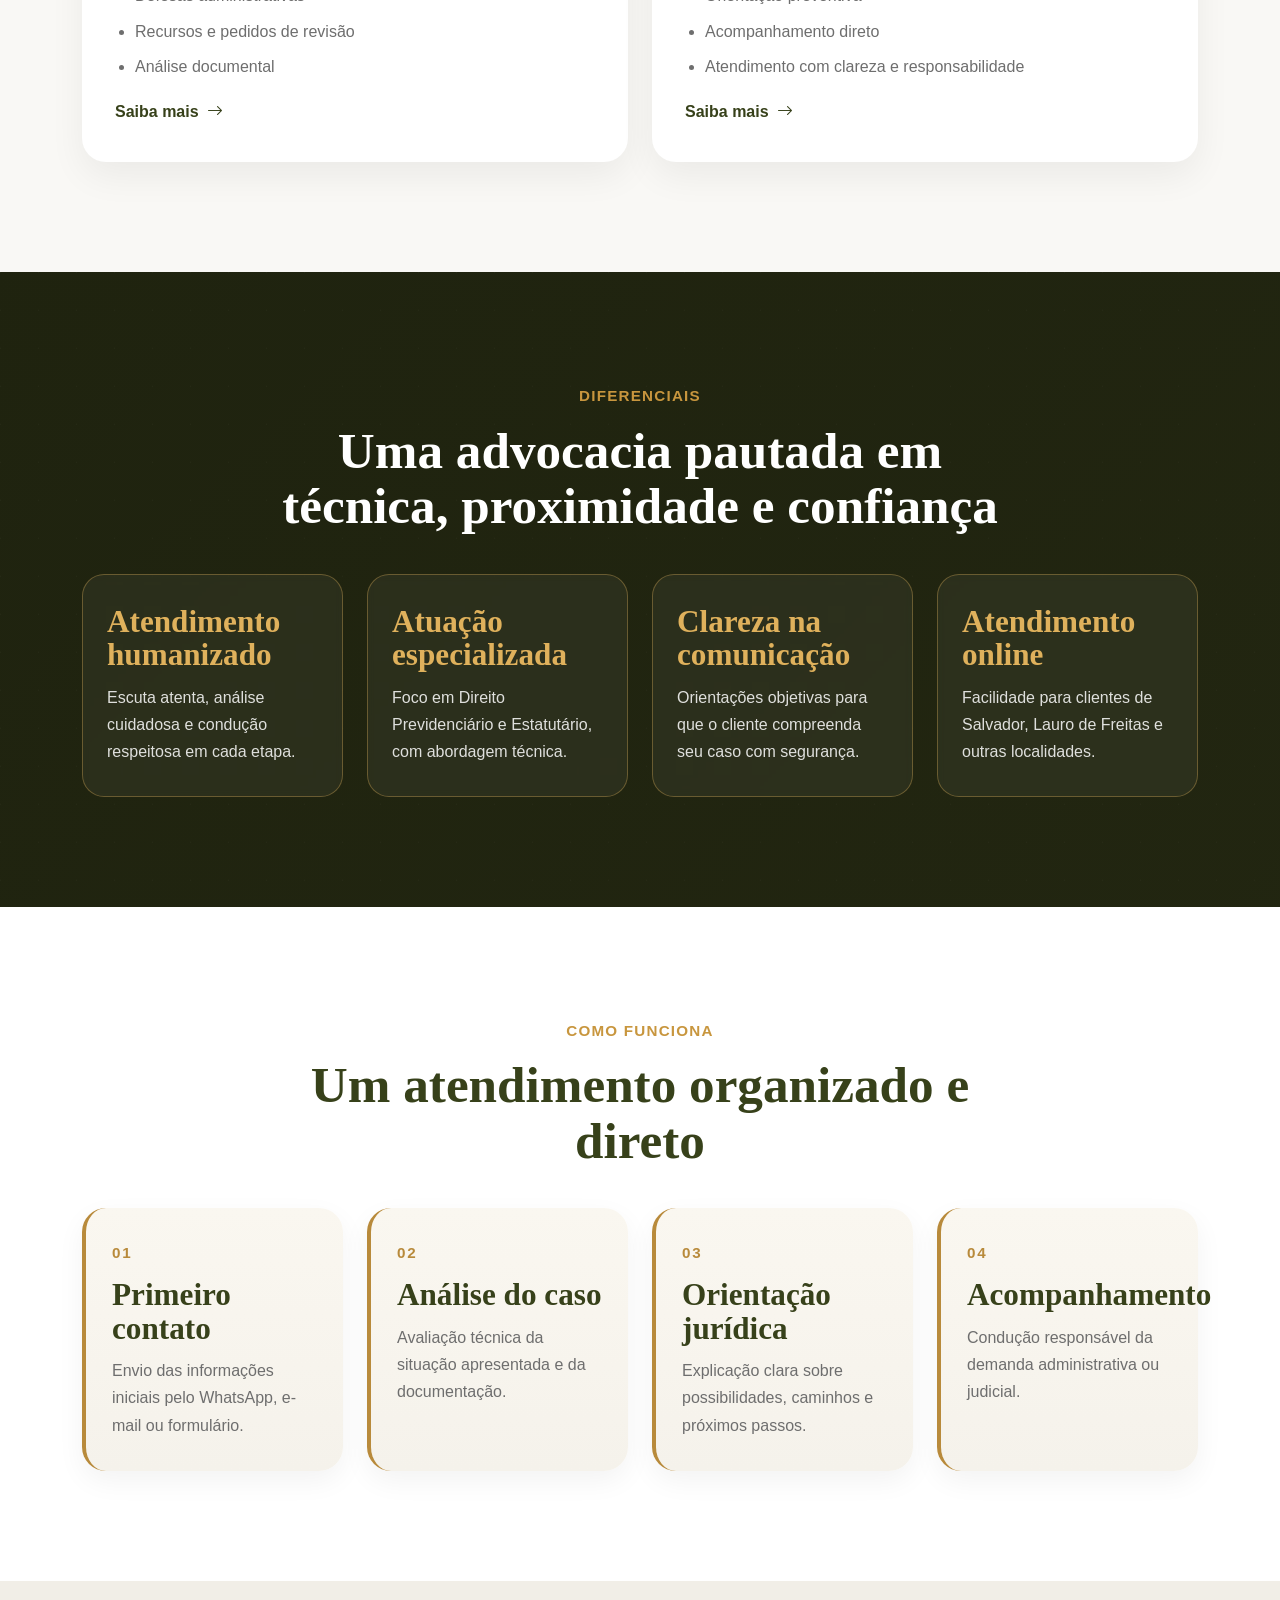
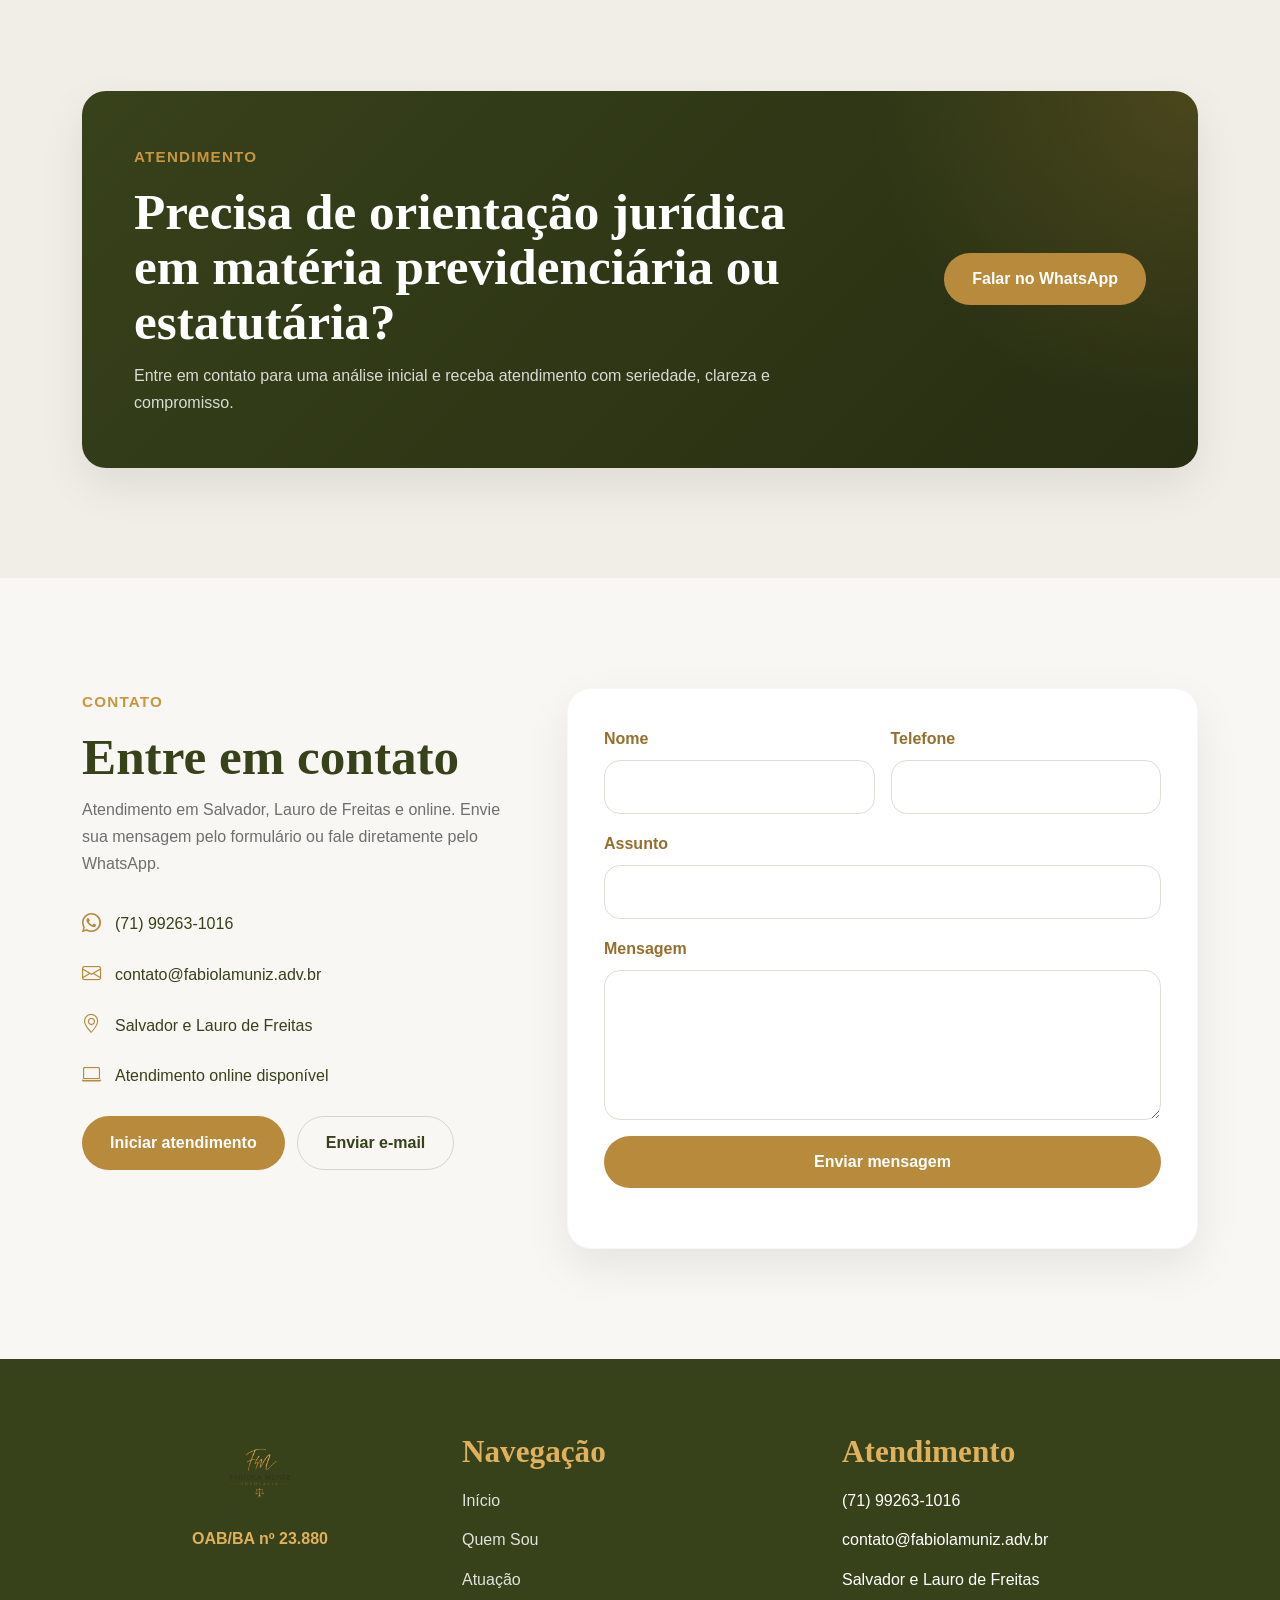
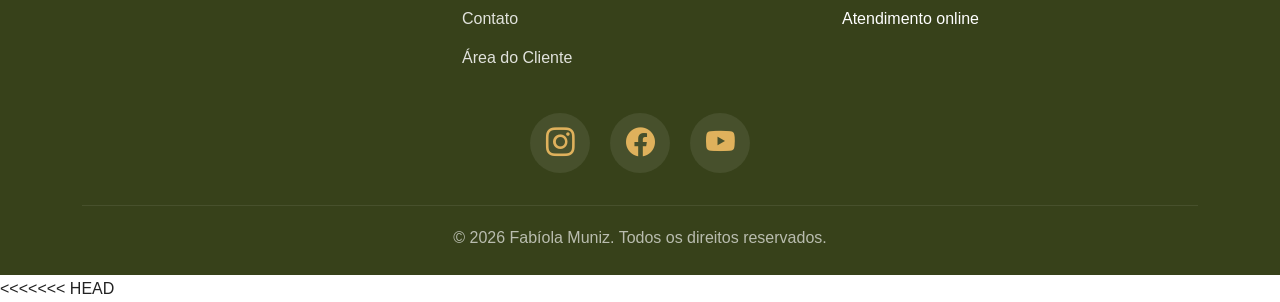
==== commit efe32f9d: "Update pages 20260414_082410" ====
--- a/frontend/index.html
+++ b/frontend/index.html
@@ -470,7 +470,18 @@
     </div>
   </footer>
 
+<<<<<<< HEAD
   <a href="https://wa.me/5571992631016" class="whatsapp-float" target="_blank" rel="noopener noreferrer" aria-label="Falar no WhatsApp">
+=======
+  <!-- Botão flutuante -->
+  <a
+    href="https://wa.me/5571992631016"
+    class="whatsapp-float"
+    target="_blank"
+    rel="noopener noreferrer"
+    aria-label="Falar no WhatsApp"
+  >
+>>>>>>> 243fae725b6c8ed165e7203facf7510acbf70447
     <i class="bi bi-whatsapp"></i>
   </a>
 
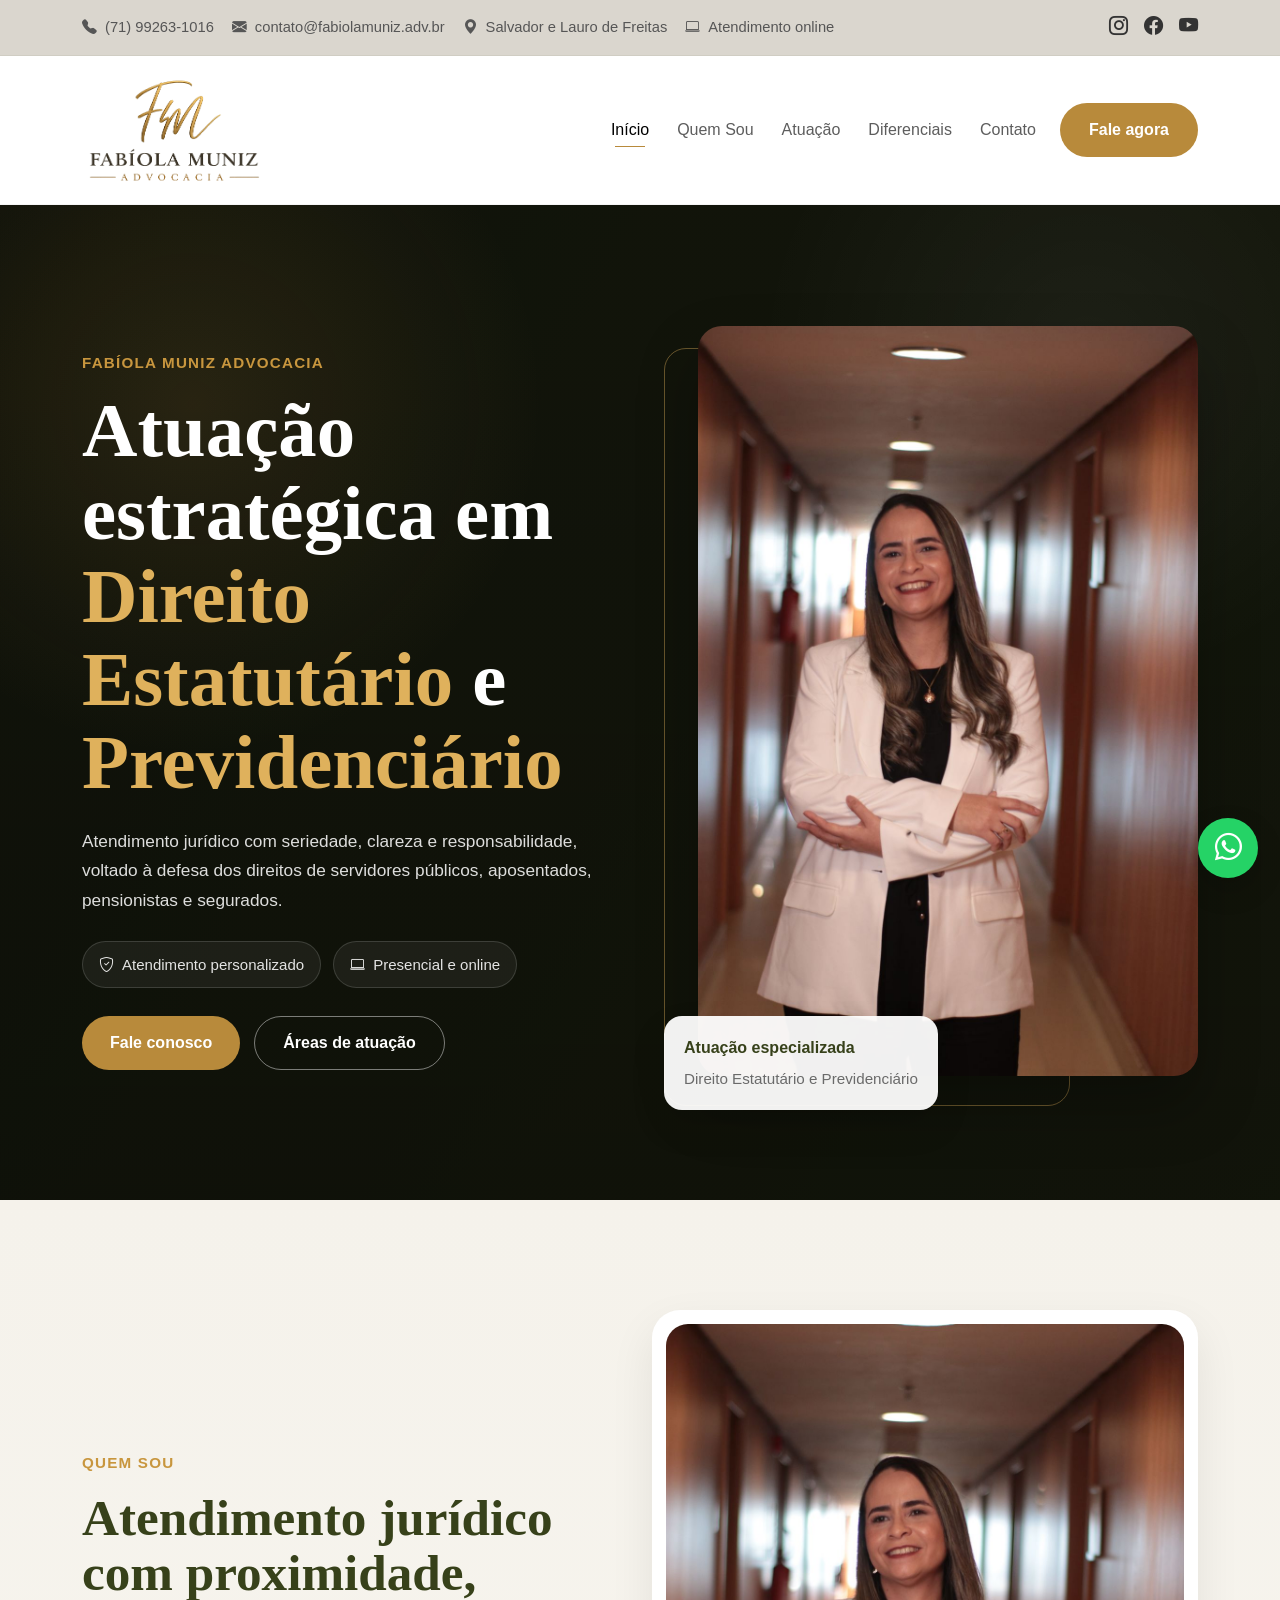
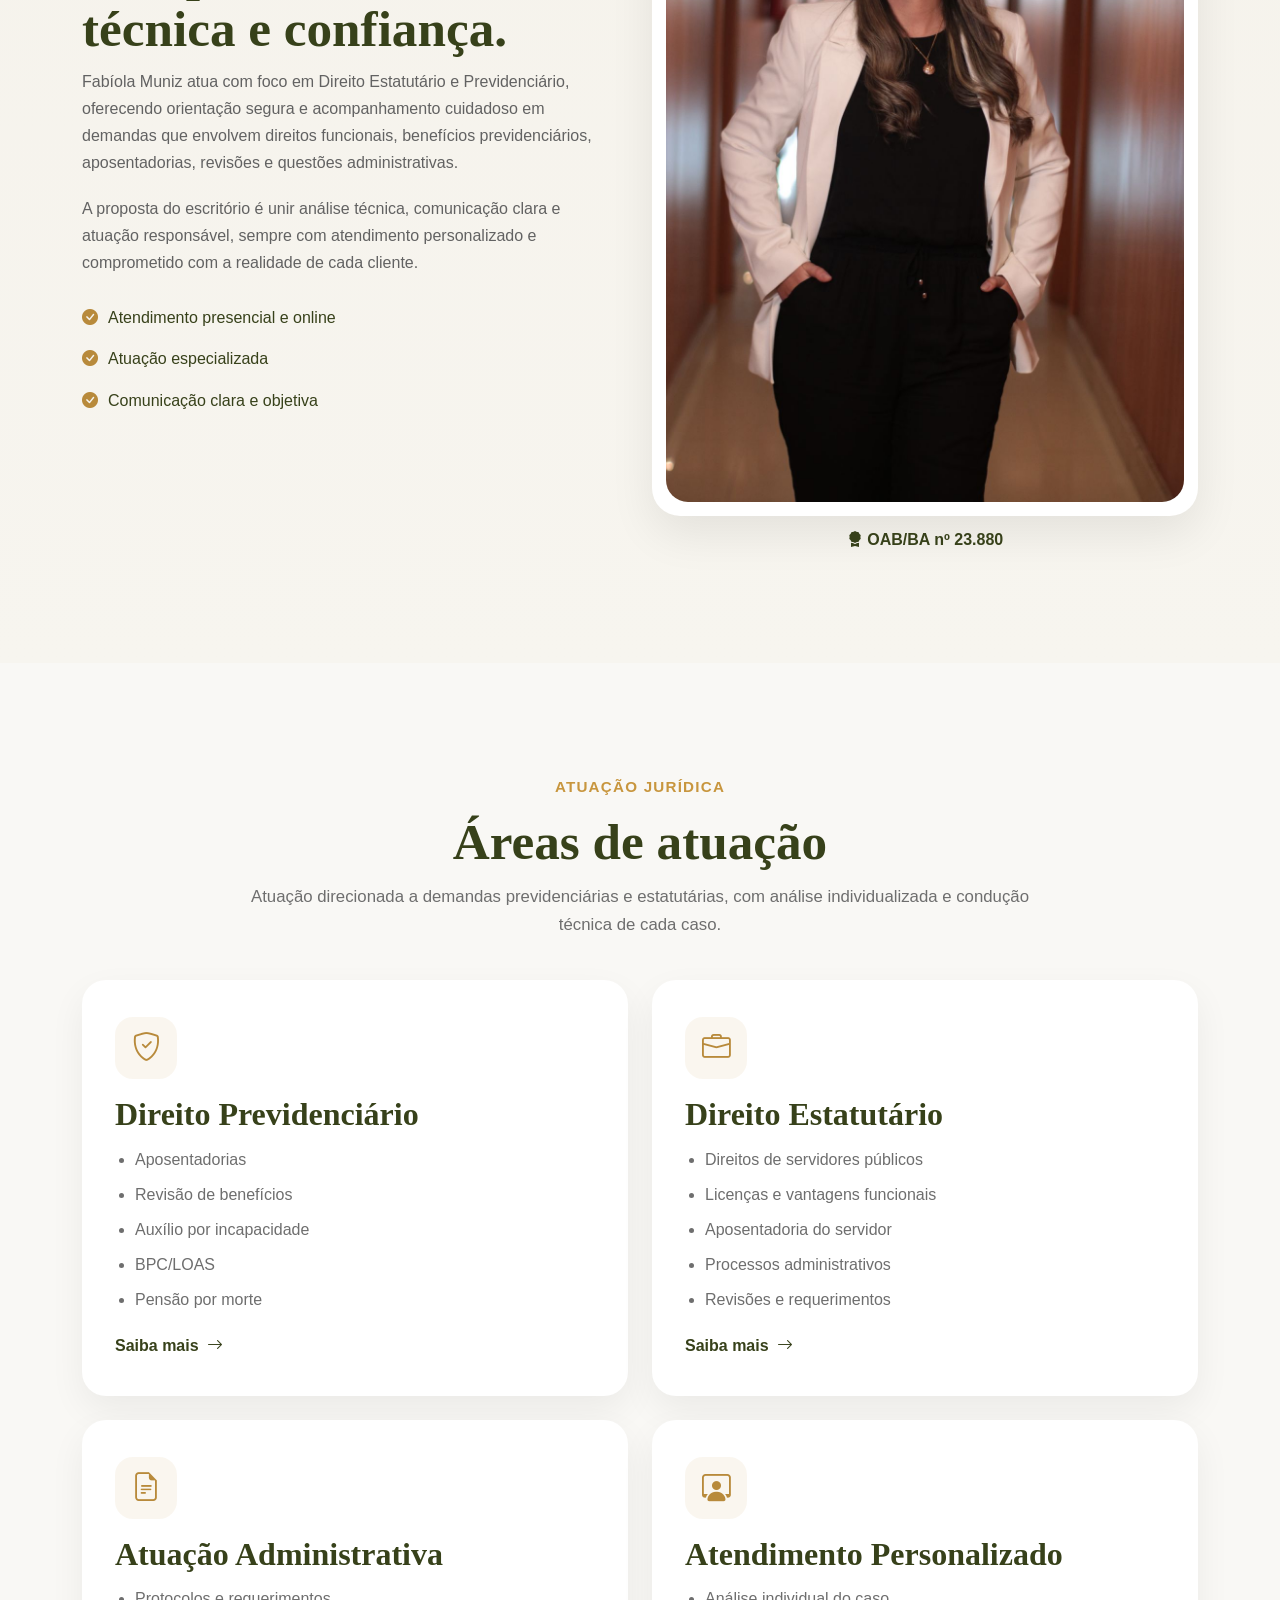
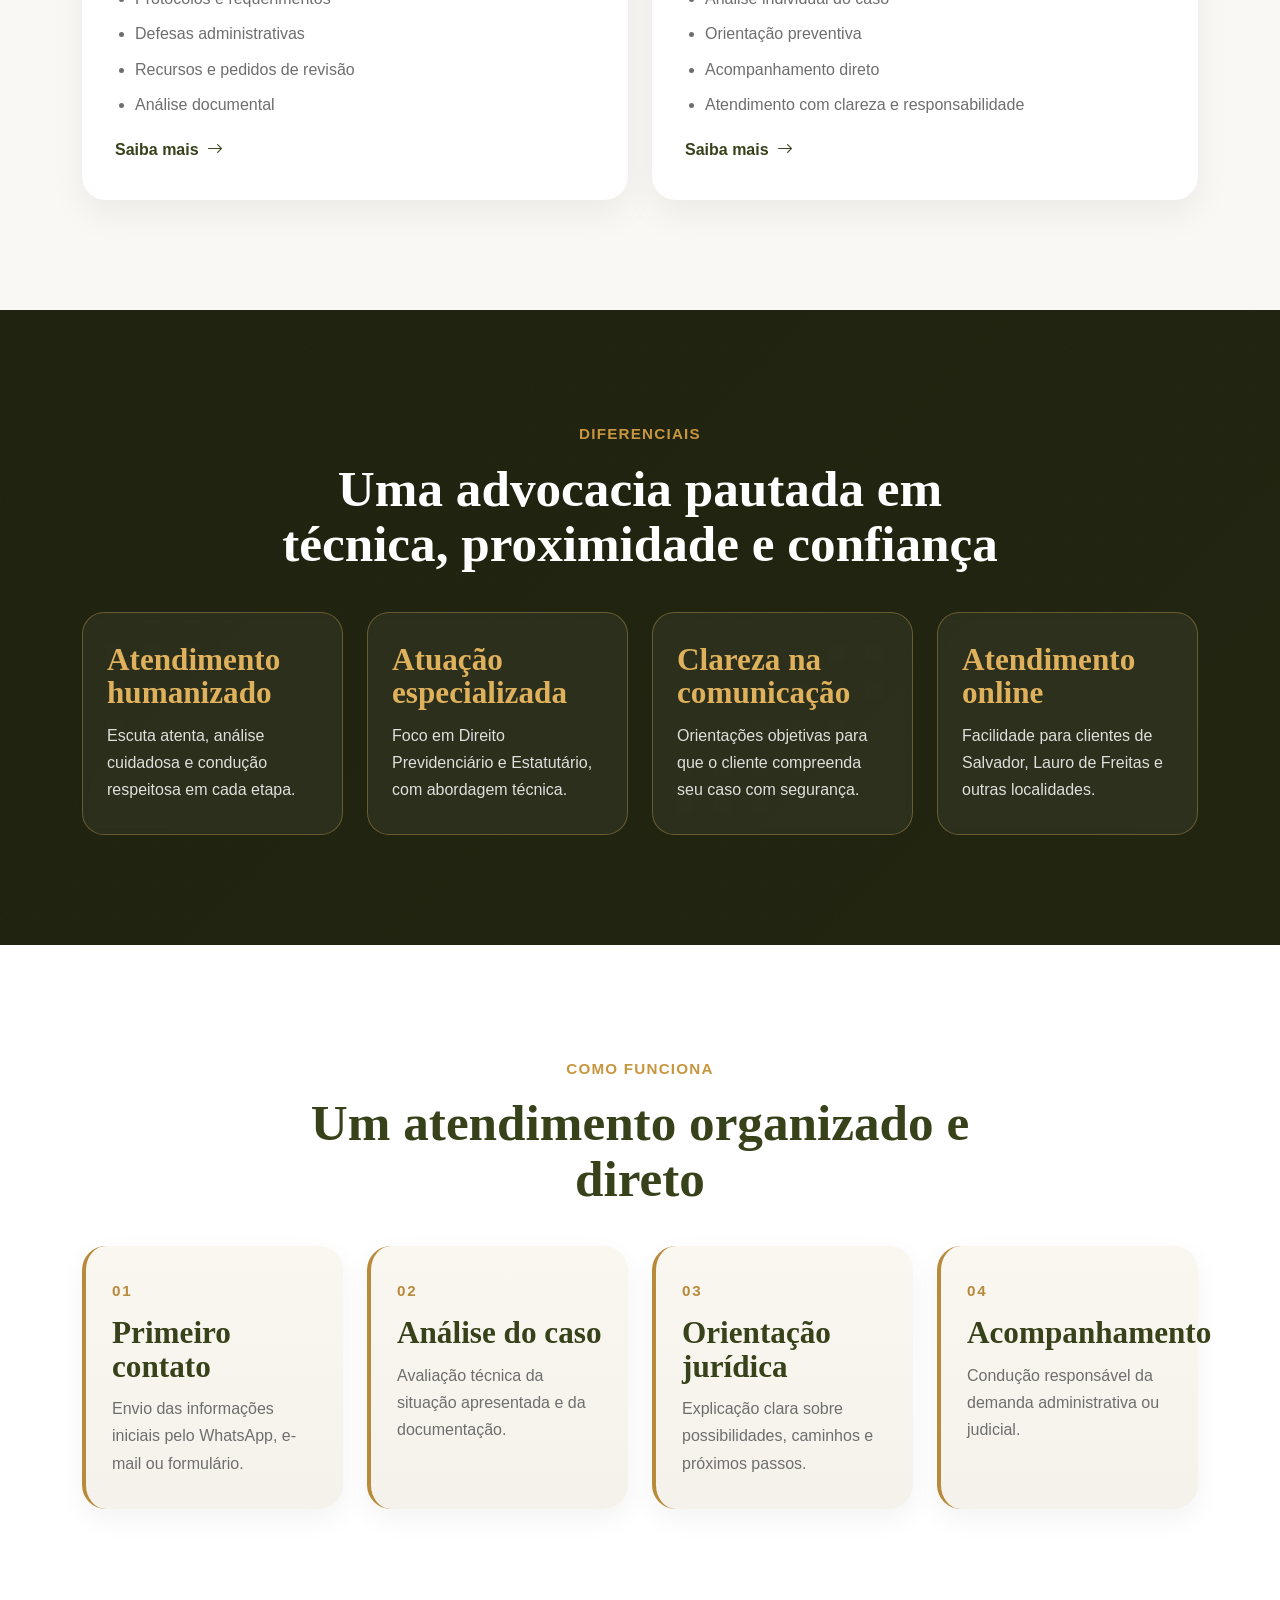
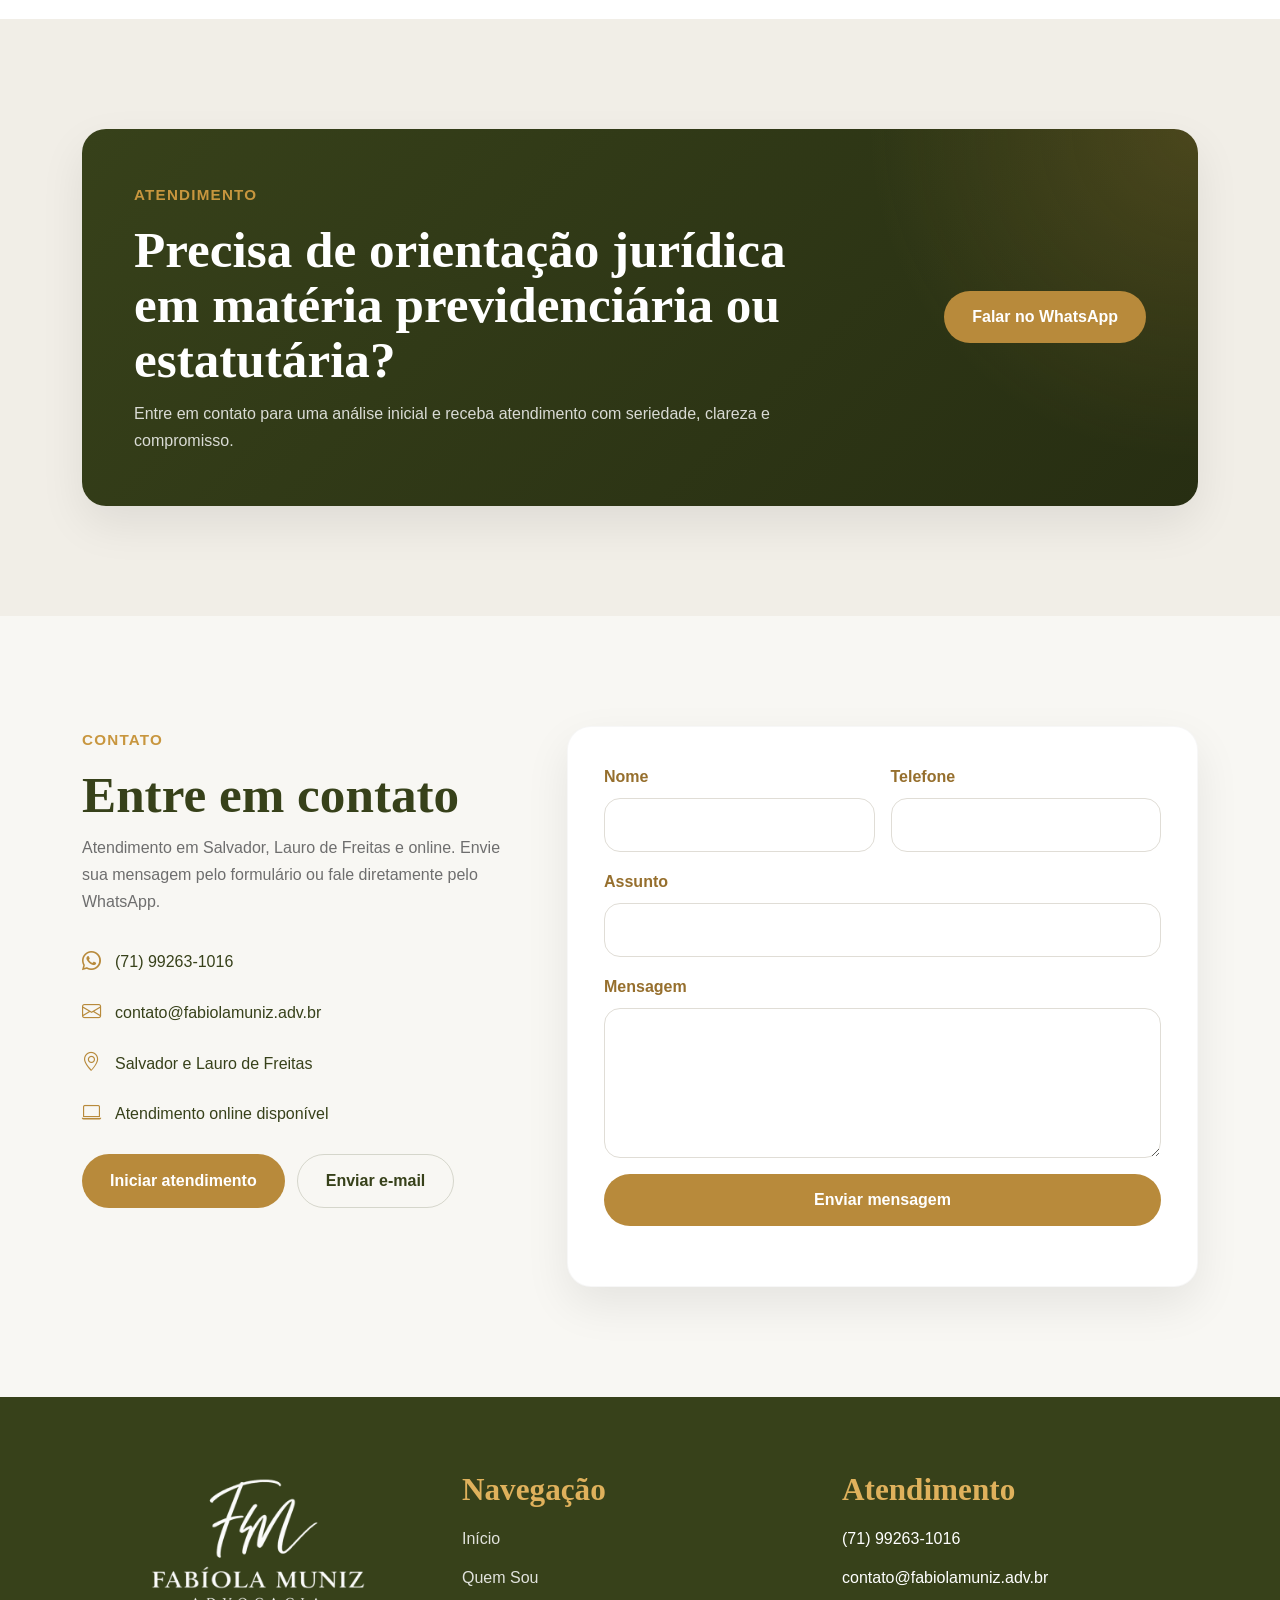
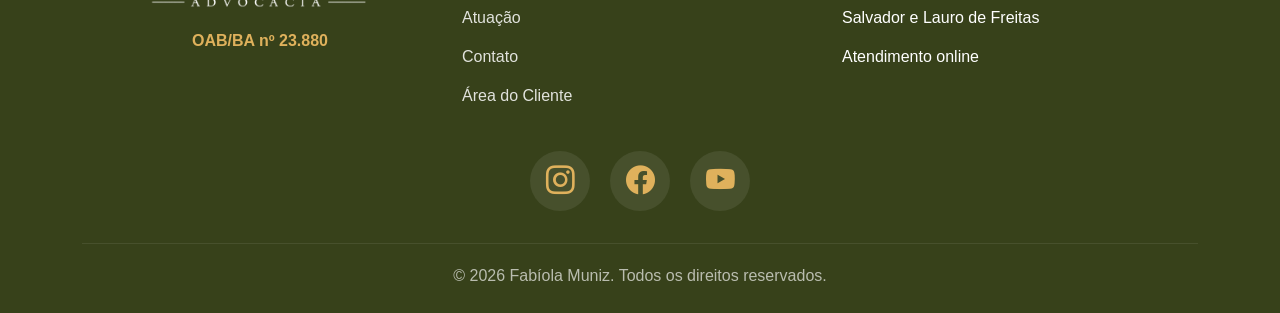
==== commit a47415ea: "Update pages 20260414_084340" ====
--- a/frontend/index.html
+++ b/frontend/index.html
@@ -10,7 +10,7 @@
   <meta name="keywords" content="advogada, direito previdenciário, direito estatutário, servidor público, aposentadoria, Salvador, Lauro de Freitas" />
   <meta name="author" content="Fabíola Muniz" />
 
-  <link rel="icon" href="./assets/img/favicon_fm.png" type="image/png">
+  <link rel="icon" href="./assets/img/favicon.png" type="image/png">
 
   <link rel="preconnect" href="https://fonts.googleapis.com" />
   <link rel="preconnect" href="https://fonts.gstatic.com" crossorigin />
@@ -44,7 +44,7 @@
     <nav class="navbar navbar-expand-lg">
       <div class="container">
         <a class="navbar-brand" href="#inicio">
-          <img src="./assets/img/logo_fabiola_muniz_transparente.png" alt="Fabíola Muniz Advocacia" style="height:60px;">
+          <img src="./assets/img/logo_transp.png" alt="Fabíola Muniz Advocacia" class="brand-logo" />
         </a>
 
         <button class="navbar-toggler" type="button" data-bs-toggle="collapse" data-bs-target="#menuPrincipal" aria-controls="menuPrincipal" aria-expanded="false" aria-label="Alternar navegação">
@@ -155,7 +155,7 @@
 
         <div class="col-lg-6">
           <div class="about-image-card reveal reveal-left">
-            <img src="./assets/img/fabiola-hero.jpg" alt="Fabíola Muniz" class="about-image" />
+            <img src="./assets/img/fabiola-sobre.jpg" alt="Fabíola Muniz" class="about-image" />
           </div>
           <div class="oab-center">
             <i class="bi bi-award-fill"></i> OAB/BA nº 23.880
@@ -430,8 +430,8 @@
     <div class="container">
       <div class="row g-4 align-items-start">
         <div class="col-lg-4">
-          <div class="footer-brand text-center">
-            <img src="./assets/img/logo_fabiola_muniz_transparente.png" alt="Fabíola Muniz Advocacia" style="height:80px; margin-bottom:10px;">
+          <div class="footer-brand">
+            <img src="./assets/img/logo_branca.png" alt="Fabíola Muniz Advocacia" class="footer-logo" />
             <p class="footer-oab">OAB/BA nº 23.880</p>
           </div>
         </div>
@@ -470,18 +470,7 @@
     </div>
   </footer>
 
-<<<<<<< HEAD
   <a href="https://wa.me/5571992631016" class="whatsapp-float" target="_blank" rel="noopener noreferrer" aria-label="Falar no WhatsApp">
-=======
-  <!-- Botão flutuante -->
-  <a
-    href="https://wa.me/5571992631016"
-    class="whatsapp-float"
-    target="_blank"
-    rel="noopener noreferrer"
-    aria-label="Falar no WhatsApp"
-  >
->>>>>>> 243fae725b6c8ed165e7203facf7510acbf70447
     <i class="bi bi-whatsapp"></i>
   </a>
 
--- a/frontend/assets/css/index.css
+++ b/frontend/assets/css/index.css
@@ -1055,4 +1055,60 @@
   background: #dfb15c;
   color: #fff;
   transform: translateY(-5px);
-}+}
+
+/* Logo branding */
+.brand-logo,
+.footer-logo {
+  display: block;
+  width: auto;
+  object-fit: contain;
+}
+
+.brand-logo {
+  height: 108px;
+  max-width: 420px;
+}
+
+.footer-logo {
+  height: 140px;
+  max-width: 100%;
+  margin: 0 auto 14px;
+}
+
+.navbar-brand {
+  display: flex;
+  align-items: center;
+  padding-top: 0;
+  padding-bottom: 0;
+}
+
+.footer-brand {
+  text-align: center;
+}
+
+.footer-oab {
+  margin-top: 8px;
+}
+
+@media (max-width: 991.98px) {
+  .brand-logo {
+    height: 88px;
+    max-width: 320px;
+  }
+
+  .footer-logo {
+    height: 120px;
+  }
+}
+
+@media (max-width: 767.98px) {
+  .brand-logo {
+    height: 72px;
+    max-width: 260px;
+  }
+
+  .footer-logo {
+    height: 102px;
+  }
+}
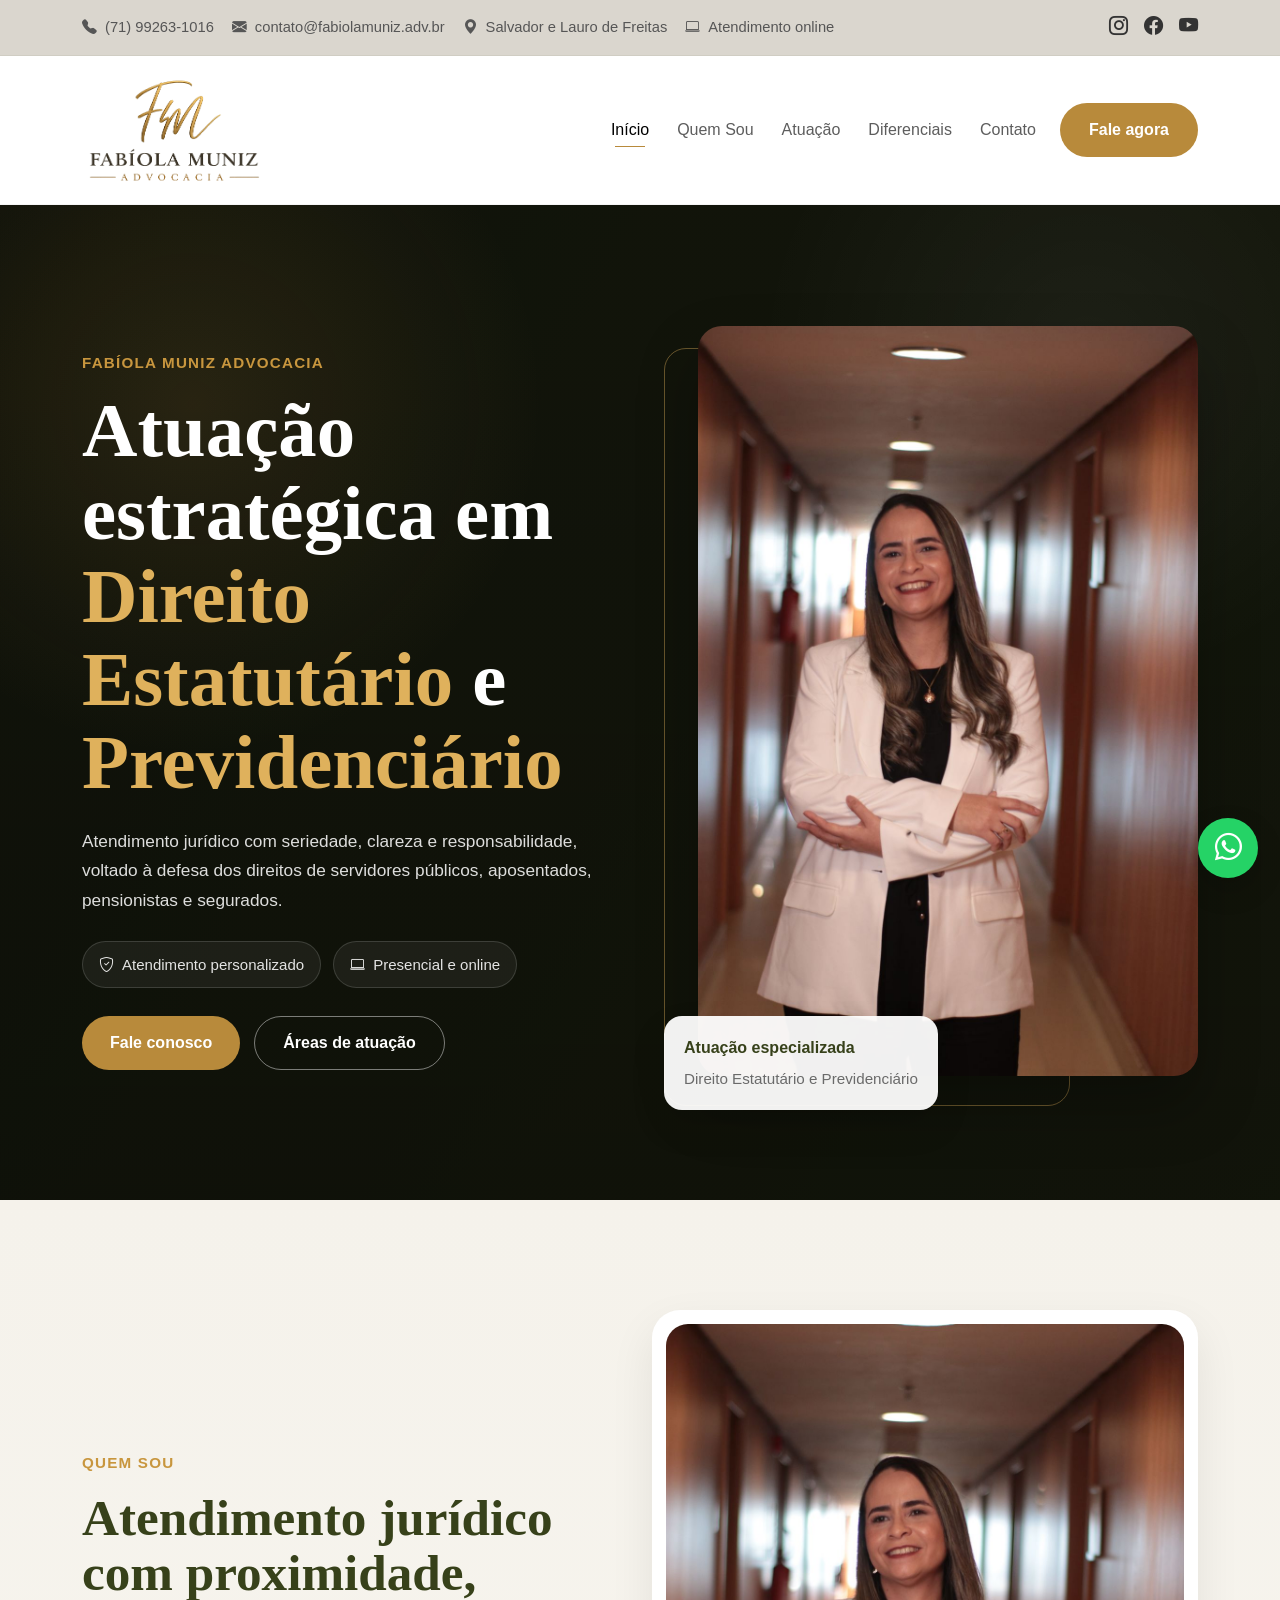
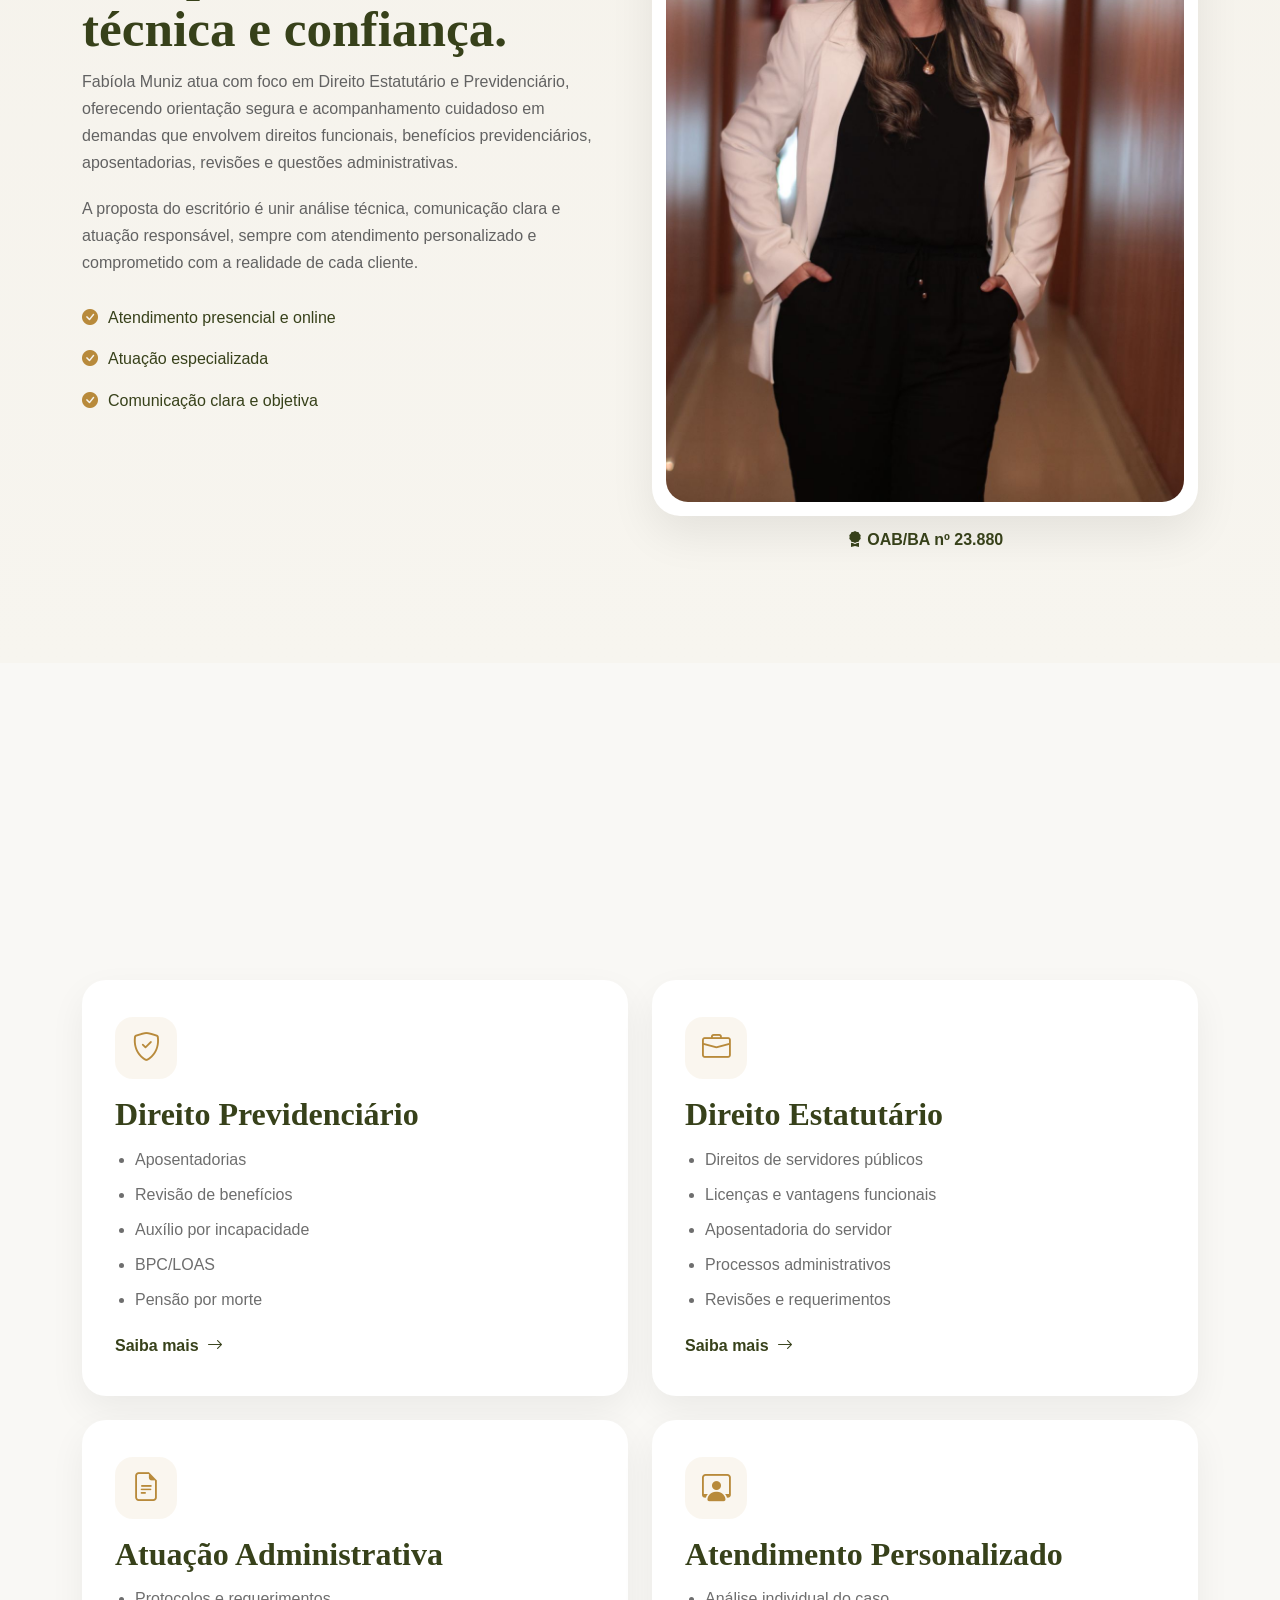
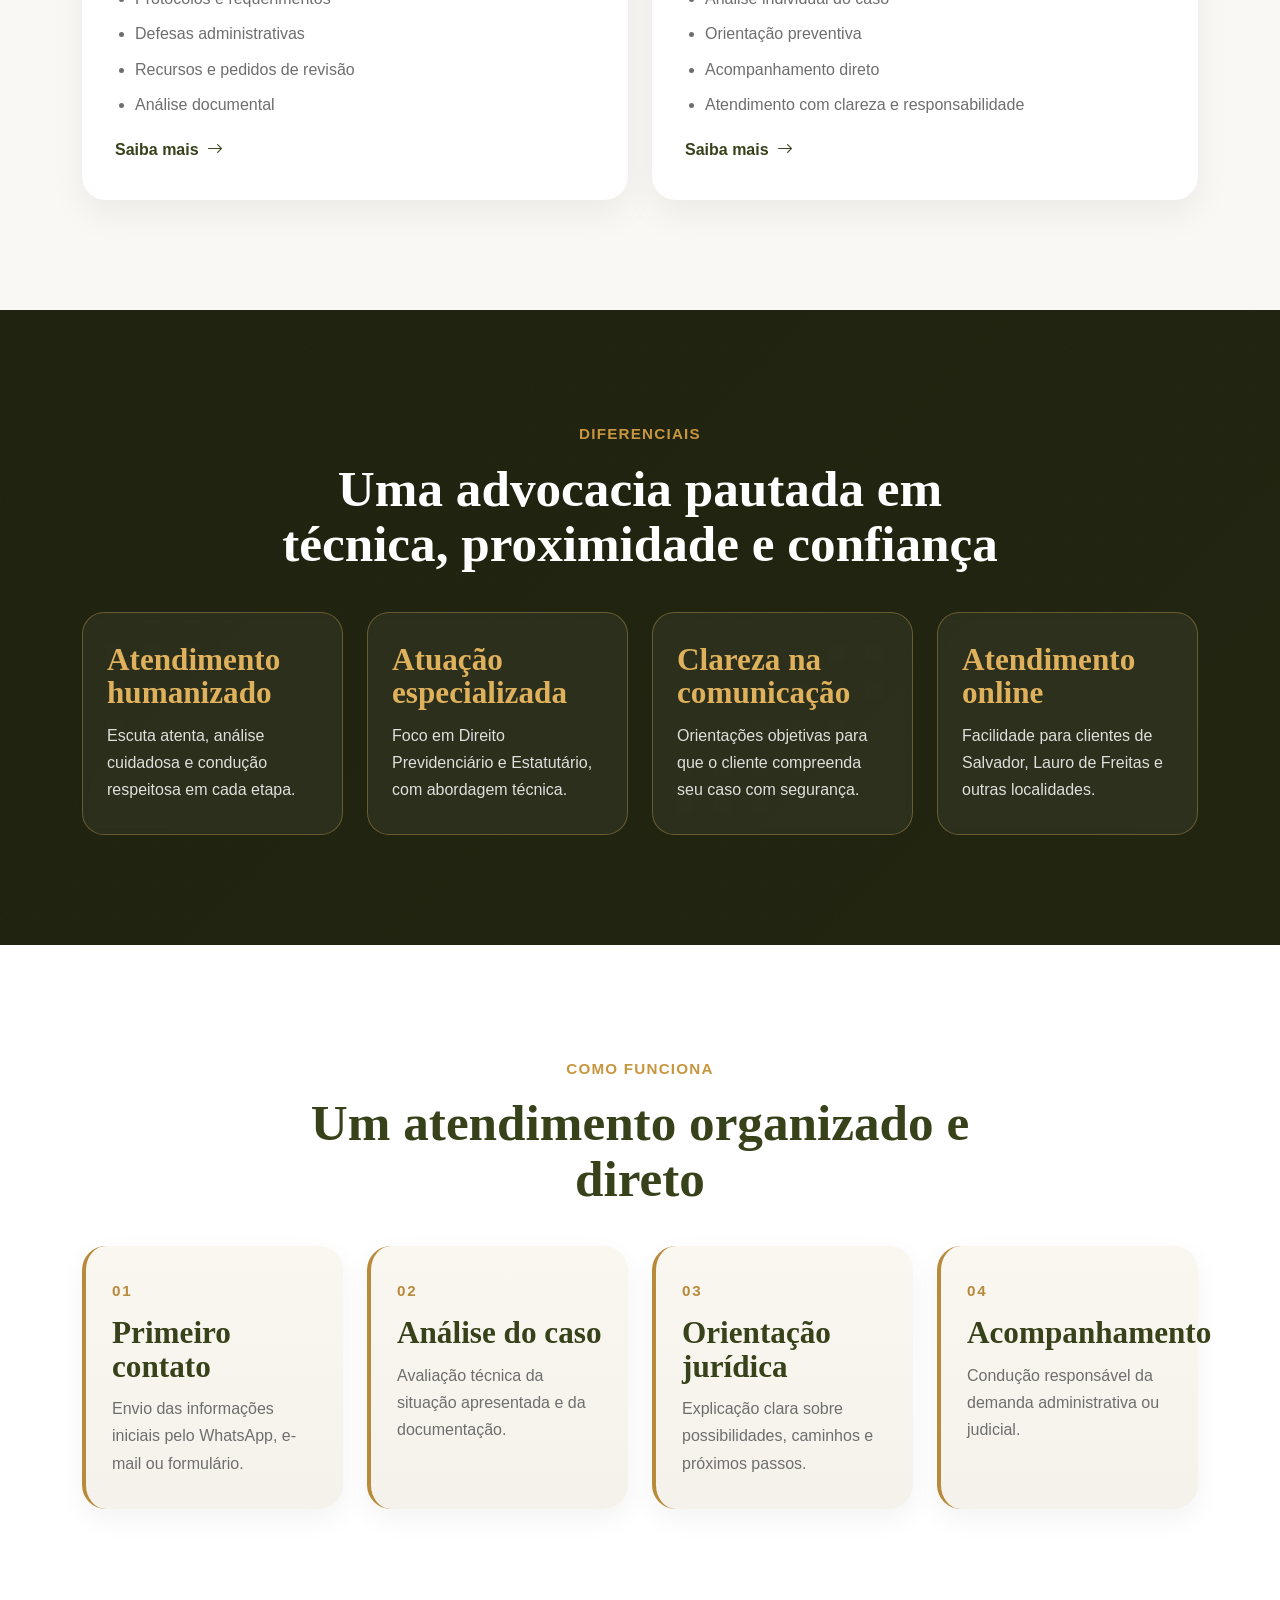
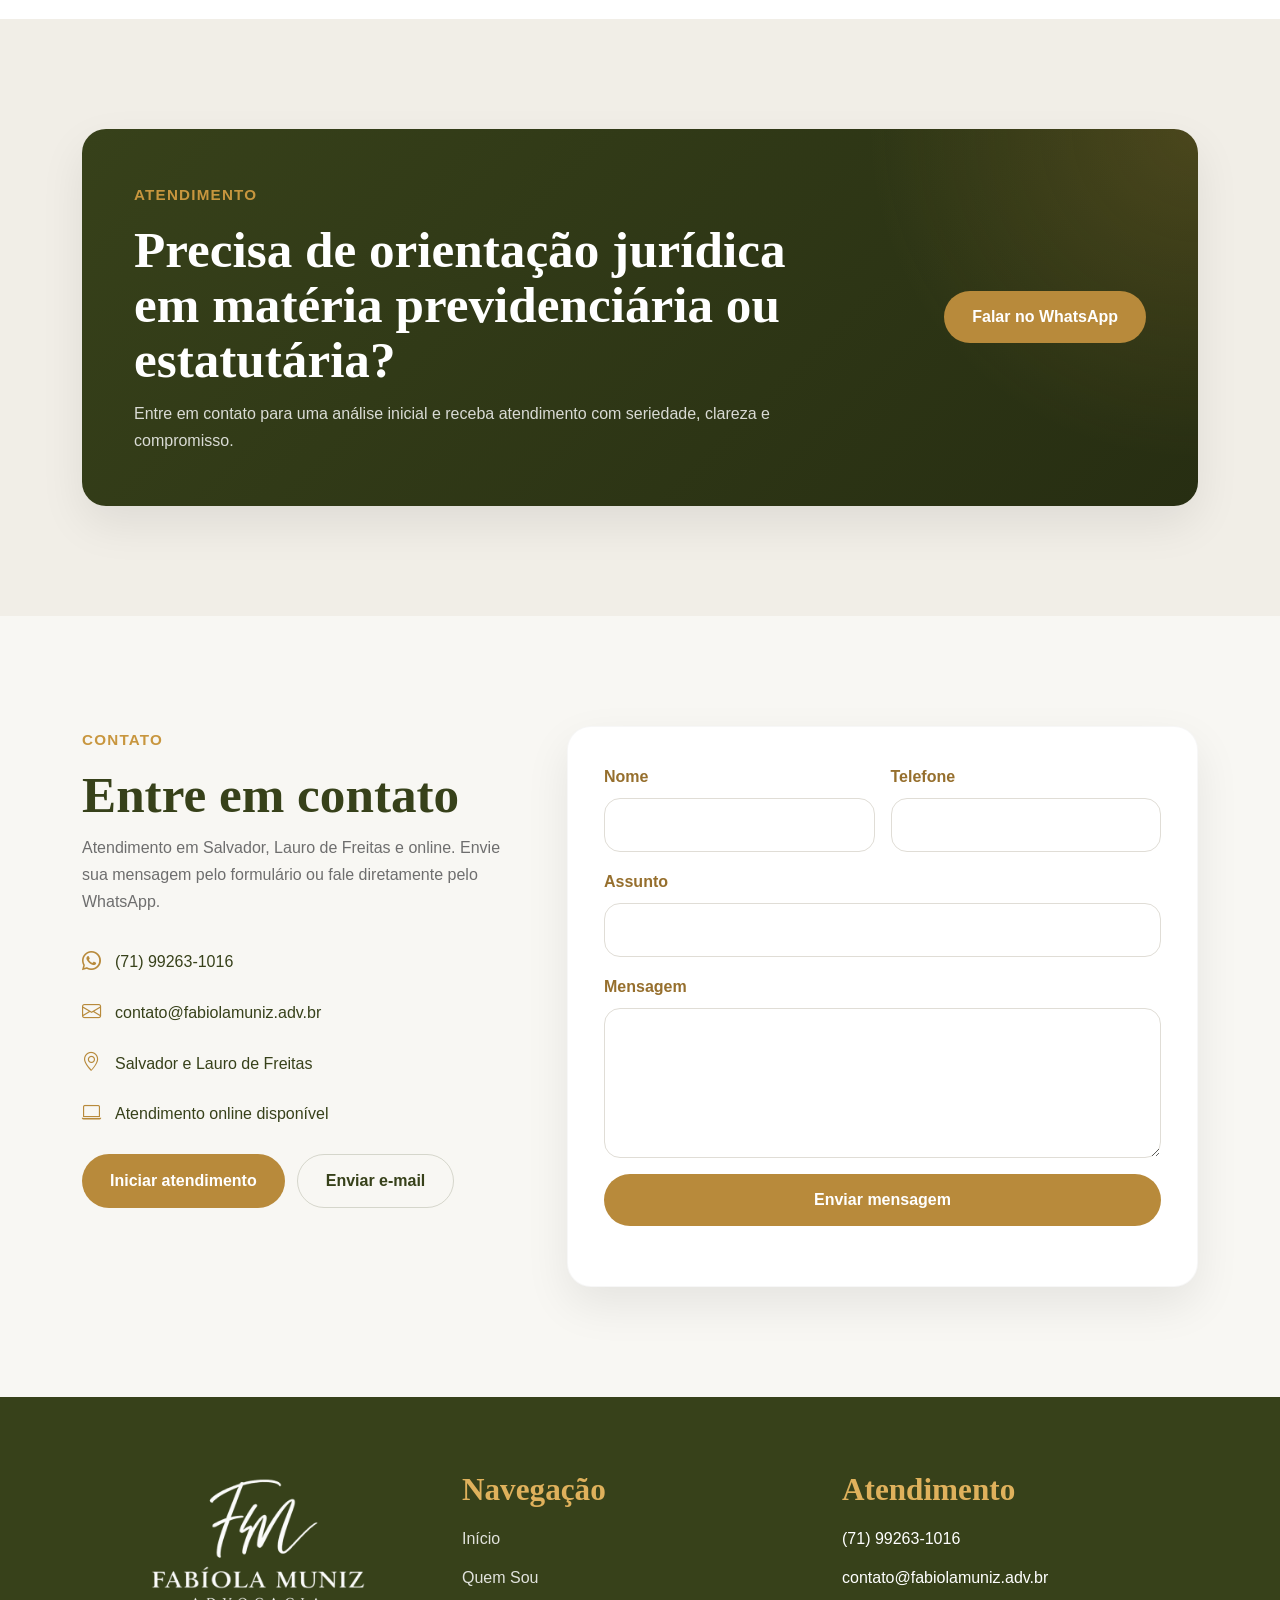
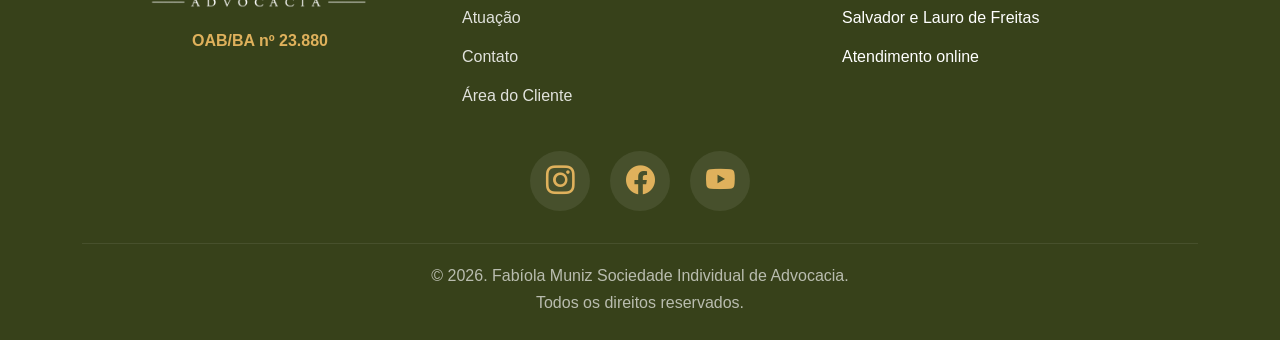
==== commit 4c0b9333: "Update pages 20260414_092430" ====
--- a/frontend/index.html
+++ b/frontend/index.html
@@ -465,7 +465,8 @@
       </div>
 
       <div class="footer-bottom">
-        <p>© 2026 Fabíola Muniz. Todos os direitos reservados.</p>
+        <p>© 2026. Fabíola Muniz Sociedade Individual de Advocacia.</p>
+        <p>Todos os direitos reservados.</p>
       </div>
     </div>
   </footer>
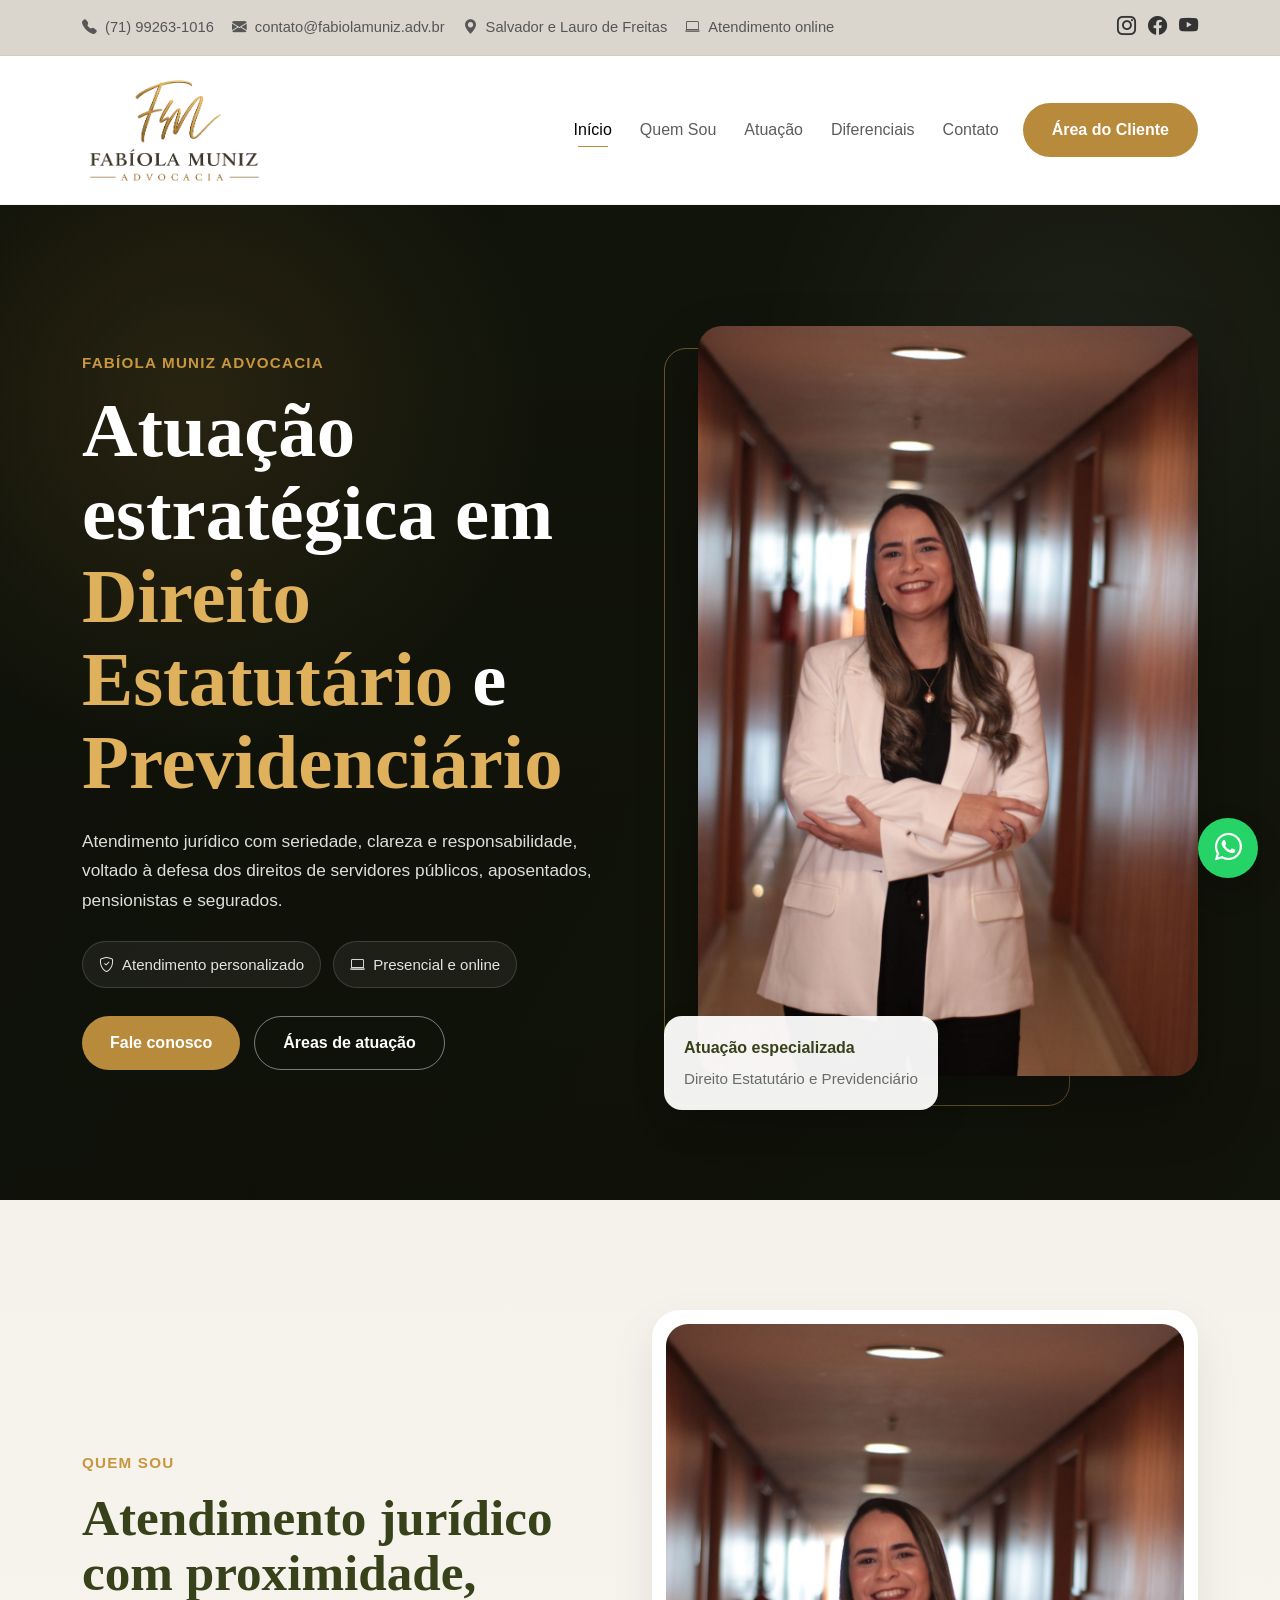
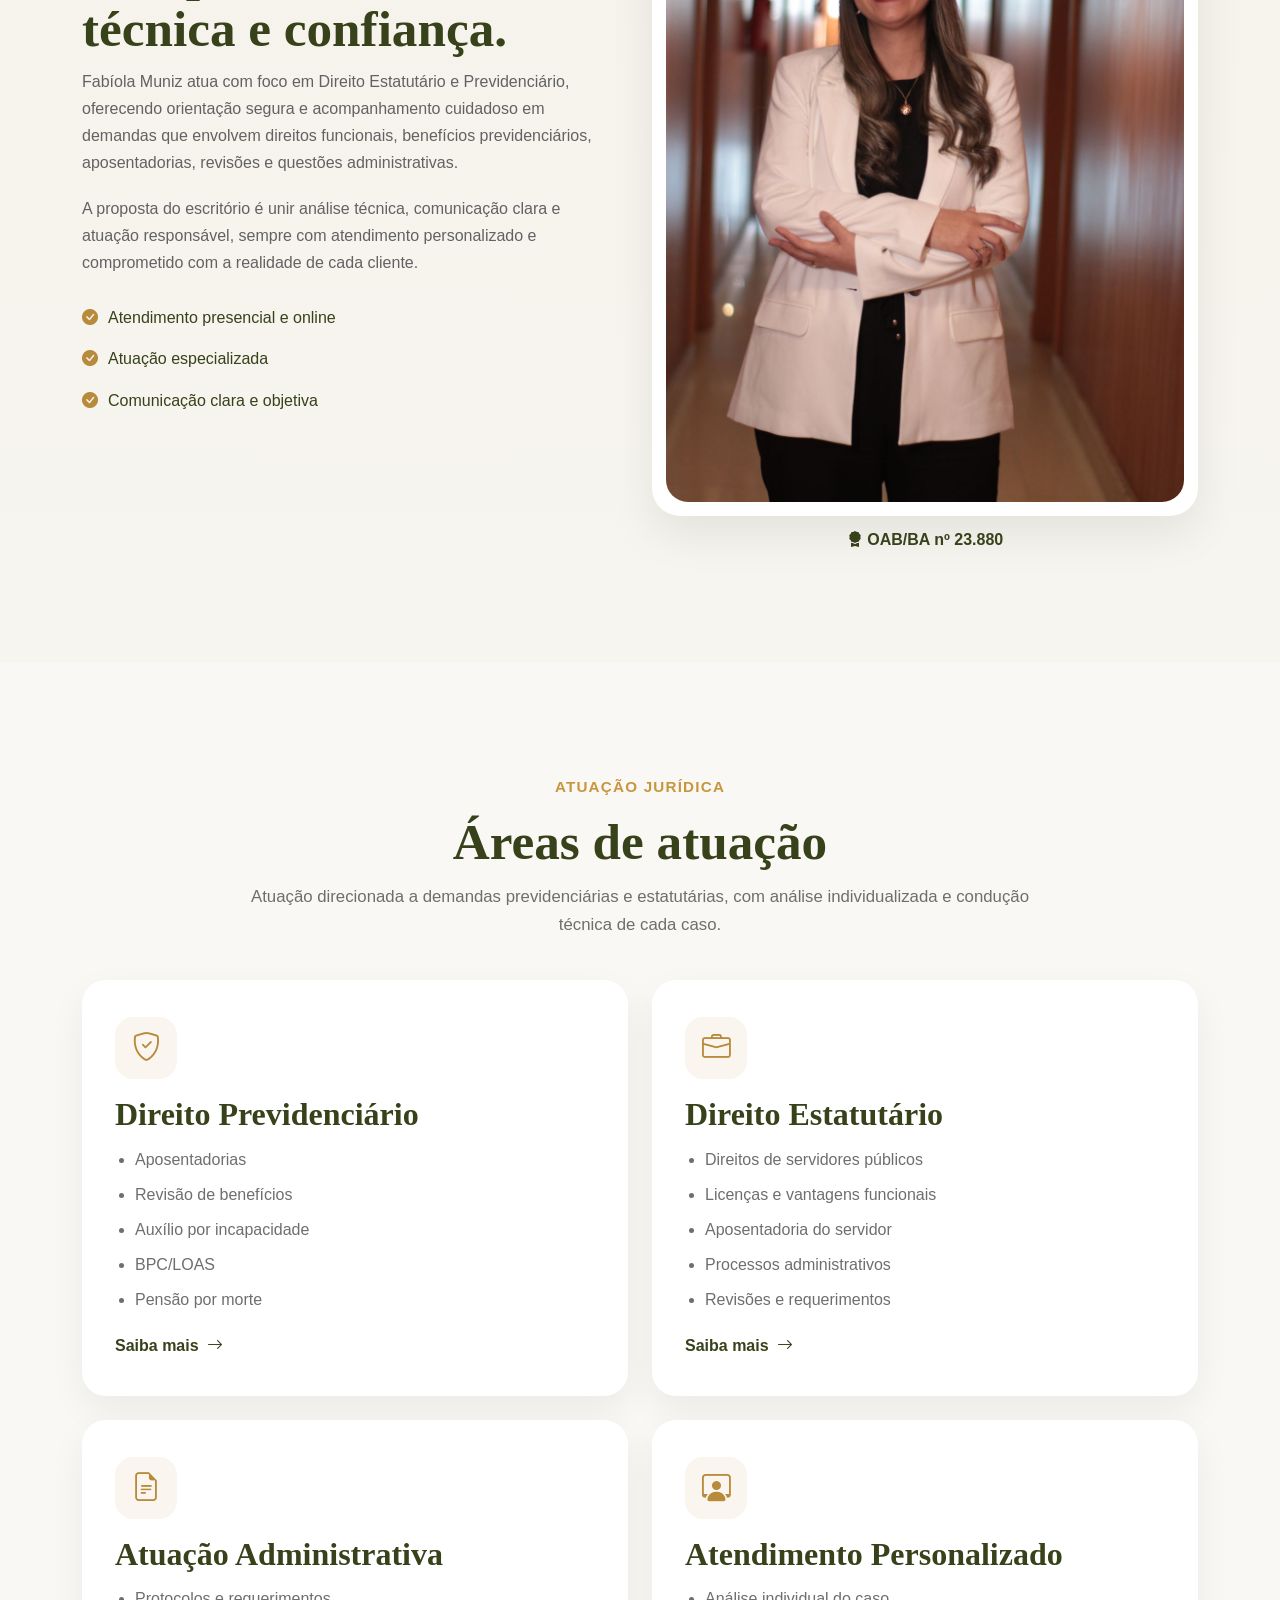
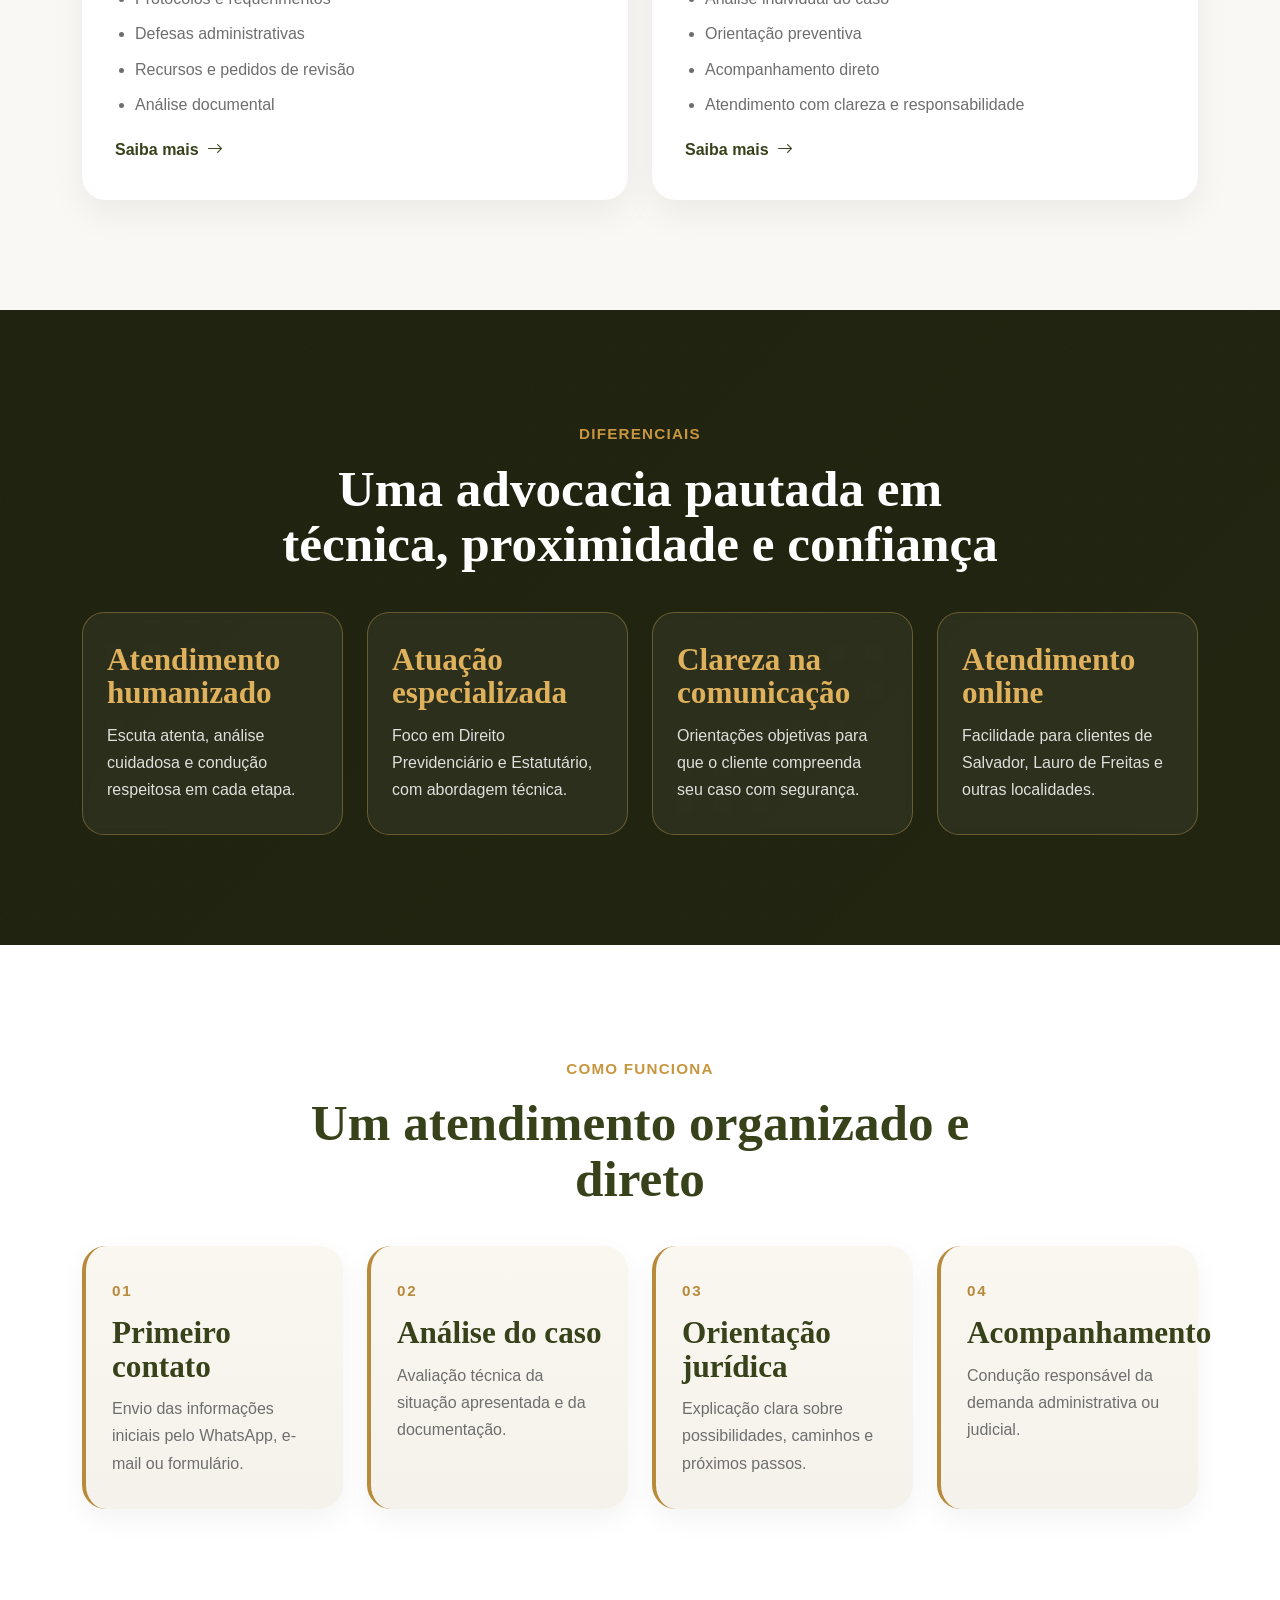
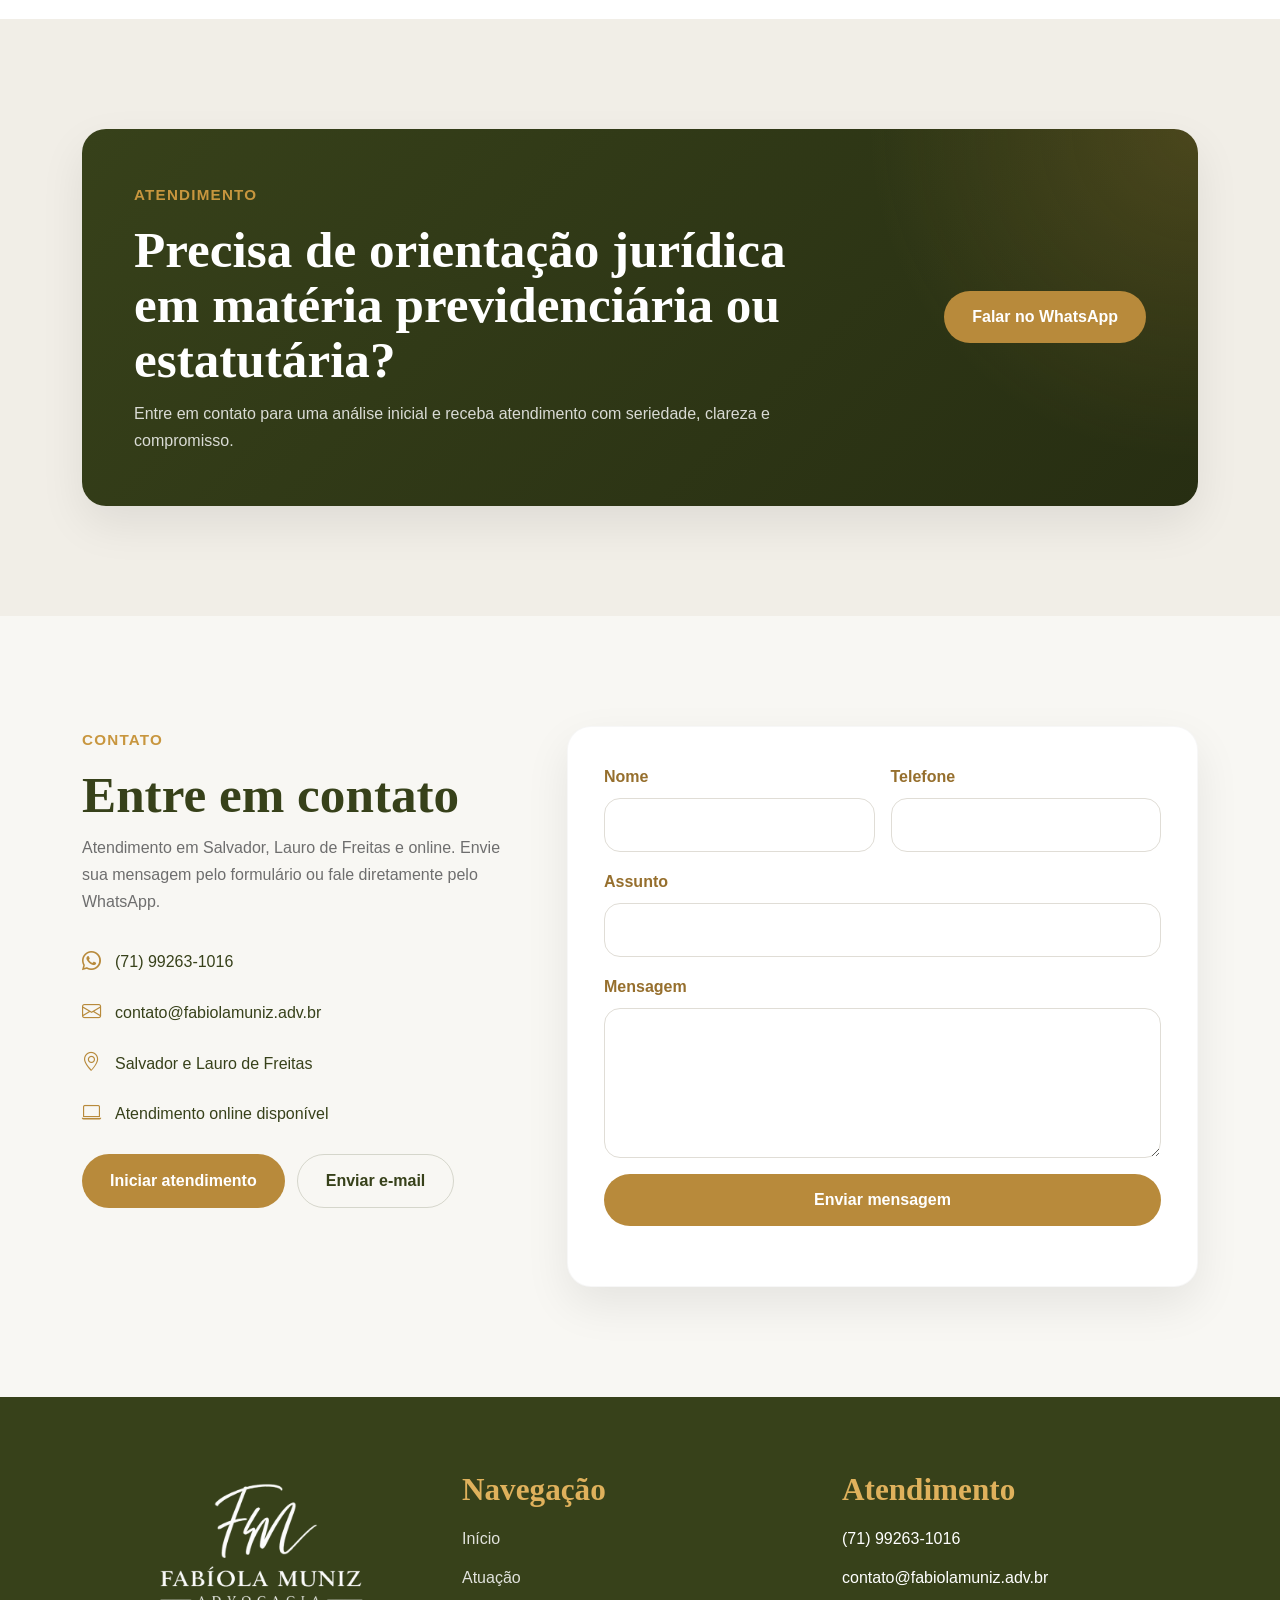
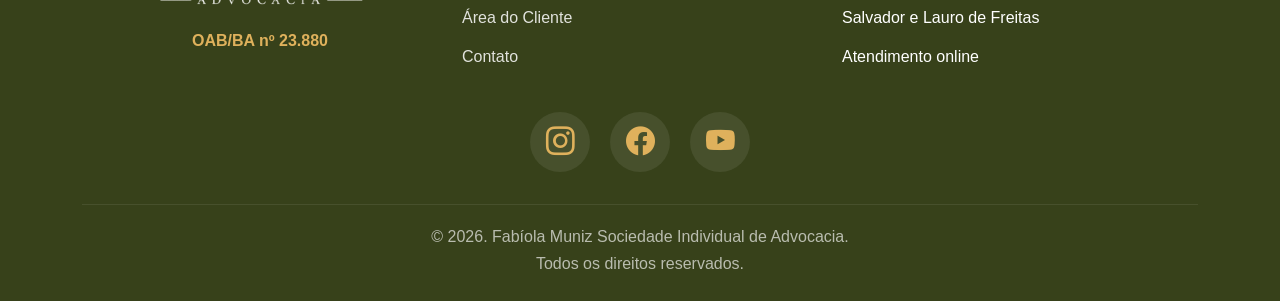
==== commit d71dc3f2: "Update pages 20260414_131720" ====
--- a/frontend/index.html
+++ b/frontend/index.html
@@ -10,7 +10,7 @@
   <meta name="keywords" content="advogada, direito previdenciário, direito estatutário, servidor público, aposentadoria, Salvador, Lauro de Freitas" />
   <meta name="author" content="Fabíola Muniz" />
 
-  <link rel="icon" href="./assets/img/favicon.png" type="image/png">
+  <link rel="icon" href="./assets/img/favicon_fm.png" type="image/png">
 
   <link rel="preconnect" href="https://fonts.googleapis.com" />
   <link rel="preconnect" href="https://fonts.gstatic.com" crossorigin />
@@ -20,54 +20,9 @@
   <link rel="stylesheet" href="https://cdn.jsdelivr.net/npm/bootstrap-icons@1.11.3/font/bootstrap-icons.min.css" />
   <link rel="stylesheet" href="./assets/css/index.css" />
 </head>
-<body>
-
-  <div class="topbar">
-    <div class="container">
-      <div class="topbar-content">
-        <div class="topbar-left">
-          <span><i class="bi bi-telephone-fill"></i> (71) 99263-1016</span>
-          <span><i class="bi bi-envelope-fill"></i> contato@fabiolamuniz.adv.br</span>
-          <span><i class="bi bi-geo-alt-fill"></i> Salvador e Lauro de Freitas</span>
-          <span><i class="bi bi-laptop"></i> Atendimento online</span>
-        </div>
-        <div class="topbar-social">
-          <a href="#" target="_blank"><i class="bi bi-instagram"></i></a>
-          <a href="#" target="_blank"><i class="bi bi-facebook"></i></a>
-          <a href="#" target="_blank"><i class="bi bi-youtube"></i></a>
-        </div>
-      </div>
-    </div>
-  </div>
-
-  <header class="site-header" id="inicio">
-    <nav class="navbar navbar-expand-lg">
-      <div class="container">
-        <a class="navbar-brand" href="#inicio">
-          <img src="./assets/img/logo_transp.png" alt="Fabíola Muniz Advocacia" class="brand-logo" />
-        </a>
-
-        <button class="navbar-toggler" type="button" data-bs-toggle="collapse" data-bs-target="#menuPrincipal" aria-controls="menuPrincipal" aria-expanded="false" aria-label="Alternar navegação">
-          <span class="navbar-toggler-icon"></span>
-        </button>
-
-        <div class="collapse navbar-collapse" id="menuPrincipal">
-          <ul class="navbar-nav ms-auto align-items-lg-center">
-            <li class="nav-item"><a class="nav-link" href="#inicio">Início</a></li>
-            <li class="nav-item"><a class="nav-link" href="#sobre">Quem Sou</a></li>
-            <li class="nav-item"><a class="nav-link" href="#areas">Atuação</a></li>
-            <li class="nav-item"><a class="nav-link" href="#diferenciais">Diferenciais</a></li>
-            <li class="nav-item"><a class="nav-link" href="#contato">Contato</a></li>
-            <li class="nav-item ms-lg-3">
-              <a class="btn btn-header" href="https://wa.me/5571992631016" target="_blank" rel="noopener noreferrer">
-                Fale agora
-              </a>
-            </li>
-          </ul>
-        </div>
-      </div>
-    </nav>
-  </header>
+<body data-base="./" data-page="home">
+
+  <div id="site-header"></div>
 
   <section class="hero-section">
     <div class="hero-overlay"></div>
@@ -155,7 +110,7 @@
 
         <div class="col-lg-6">
           <div class="about-image-card reveal reveal-left">
-            <img src="./assets/img/fabiola-sobre.jpg" alt="Fabíola Muniz" class="about-image" />
+            <img src="./assets/img/fabiola-hero.jpg" alt="Fabíola Muniz" class="about-image" />
           </div>
           <div class="oab-center">
             <i class="bi bi-award-fill"></i> OAB/BA nº 23.880
@@ -426,56 +381,14 @@
     </div>
   </section>
 
-  <footer class="site-footer">
-    <div class="container">
-      <div class="row g-4 align-items-start">
-        <div class="col-lg-4">
-          <div class="footer-brand">
-            <img src="./assets/img/logo_branca.png" alt="Fabíola Muniz Advocacia" class="footer-logo" />
-            <p class="footer-oab">OAB/BA nº 23.880</p>
-          </div>
-        </div>
-
-        <div class="col-lg-4">
-          <h4>Navegação</h4>
-          <ul class="footer-links">
-            <li><a href="#inicio">Início</a></li>
-            <li><a href="#sobre">Quem Sou</a></li>
-            <li><a href="#areas">Atuação</a></li>
-            <li><a href="#contato">Contato</a></li>
-            <li><a href="./public/area-cliente.html">Área do Cliente</a></li>
-          </ul>
-        </div>
-
-        <div class="col-lg-4">
-          <h4>Atendimento</h4>
-          <ul class="footer-contact">
-            <li>(71) 99263-1016</li>
-            <li>contato@fabiolamuniz.adv.br</li>
-            <li>Salvador e Lauro de Freitas</li>
-            <li>Atendimento online</li>
-          </ul>
-        </div>
-      </div>
-
-      <div class="footer-social">
-        <a href="#" target="_blank"><i class="bi bi-instagram"></i></a>
-        <a href="#" target="_blank"><i class="bi bi-facebook"></i></a>
-        <a href="#" target="_blank"><i class="bi bi-youtube"></i></a>
-      </div>
-
-      <div class="footer-bottom">
-        <p>© 2026. Fabíola Muniz Sociedade Individual de Advocacia.</p>
-        <p>Todos os direitos reservados.</p>
-      </div>
-    </div>
-  </footer>
+  <div id="site-footer"></div>
 
   <a href="https://wa.me/5571992631016" class="whatsapp-float" target="_blank" rel="noopener noreferrer" aria-label="Falar no WhatsApp">
     <i class="bi bi-whatsapp"></i>
   </a>
 
   <script src="https://cdn.jsdelivr.net/npm/bootstrap@5.3.3/dist/js/bootstrap.bundle.min.js"></script>
+  <script src="./assets/js/layout.js"></script>
   <script src="./assets/js/script.js"></script>
 </body>
 </html>
--- a/frontend/assets/css/index.css
+++ b/frontend/assets/css/index.css
@@ -1112,3 +1112,26 @@
     height: 102px;
   }
 }
+
+
+.topbar-left a,
+.footer-contact a {
+  color: inherit;
+  text-decoration: none;
+}
+
+.topbar-left a {
+  display: inline-flex;
+  align-items: center;
+  gap: 8px;
+}
+
+.topbar-left a:hover,
+.footer-contact a:hover {
+  color: var(--gold);
+}
+
+.topbar-social {
+  display: flex;
+  align-items: center;
+}
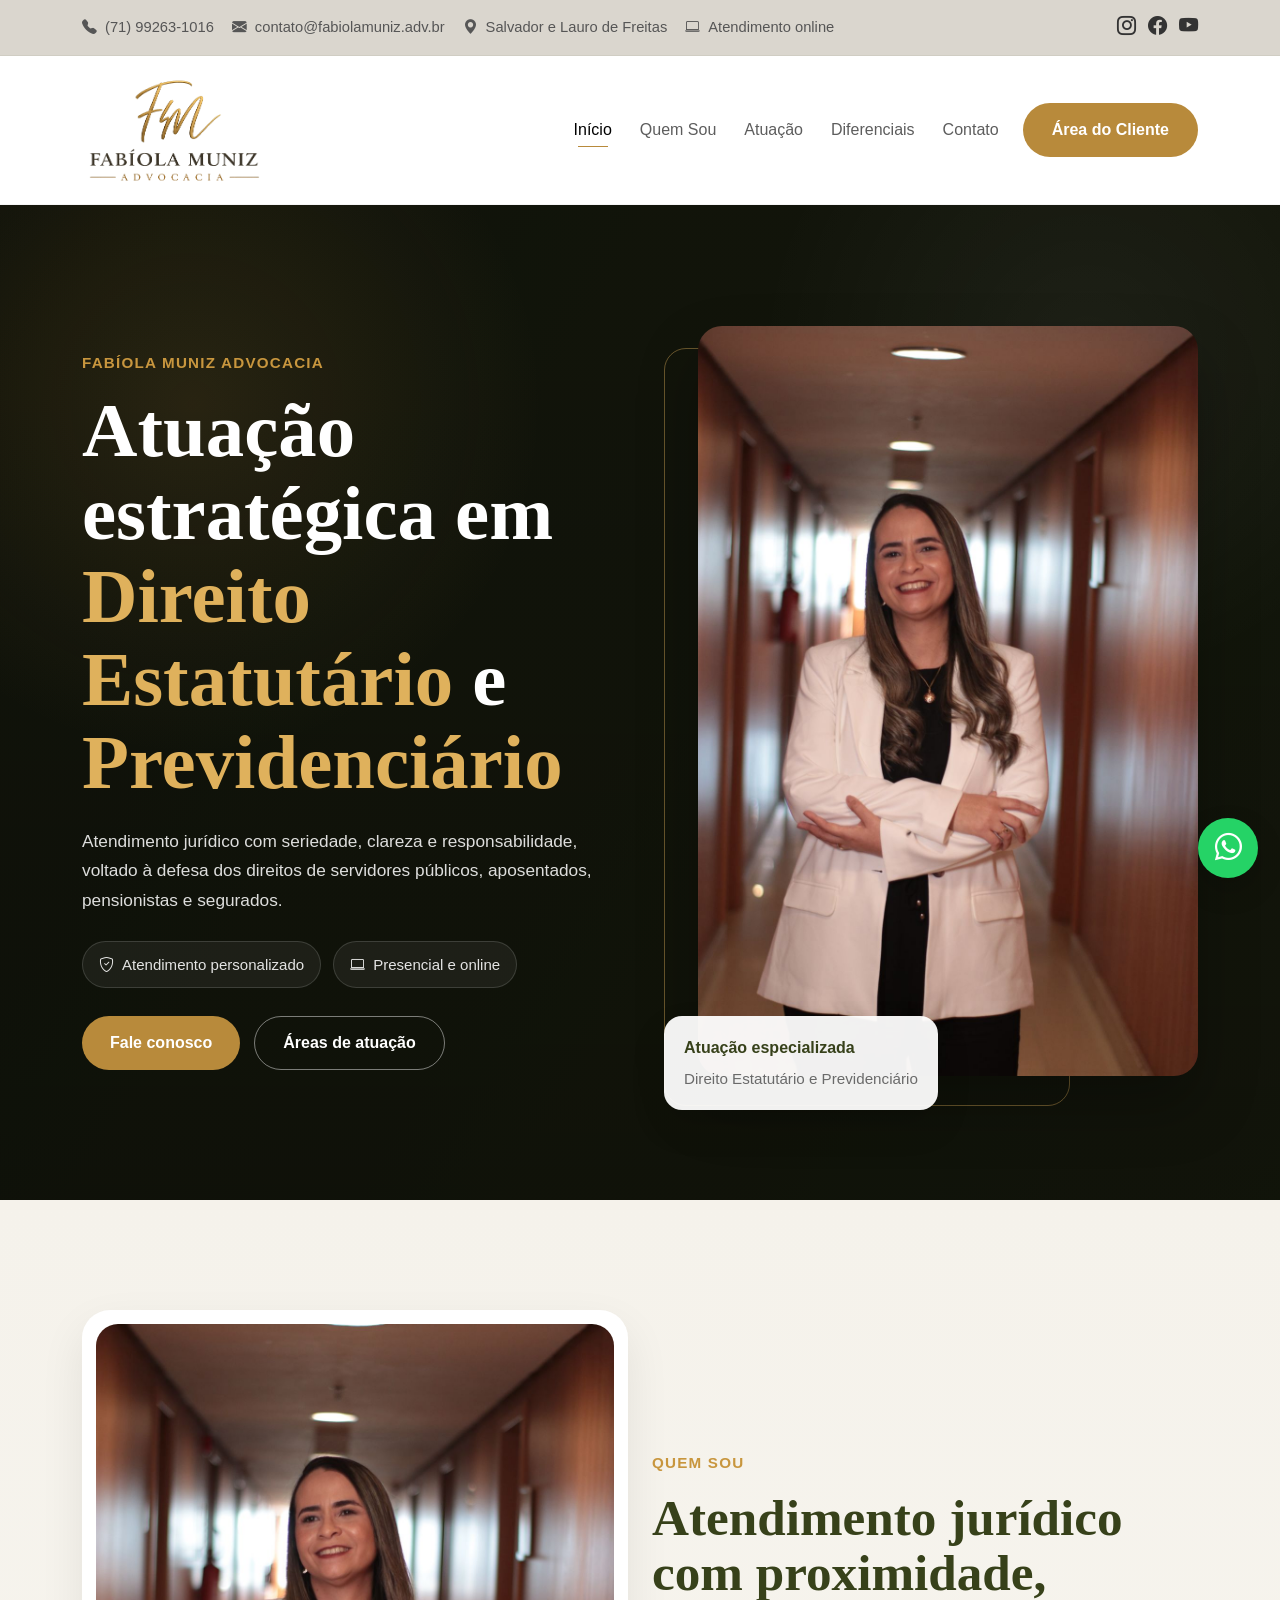
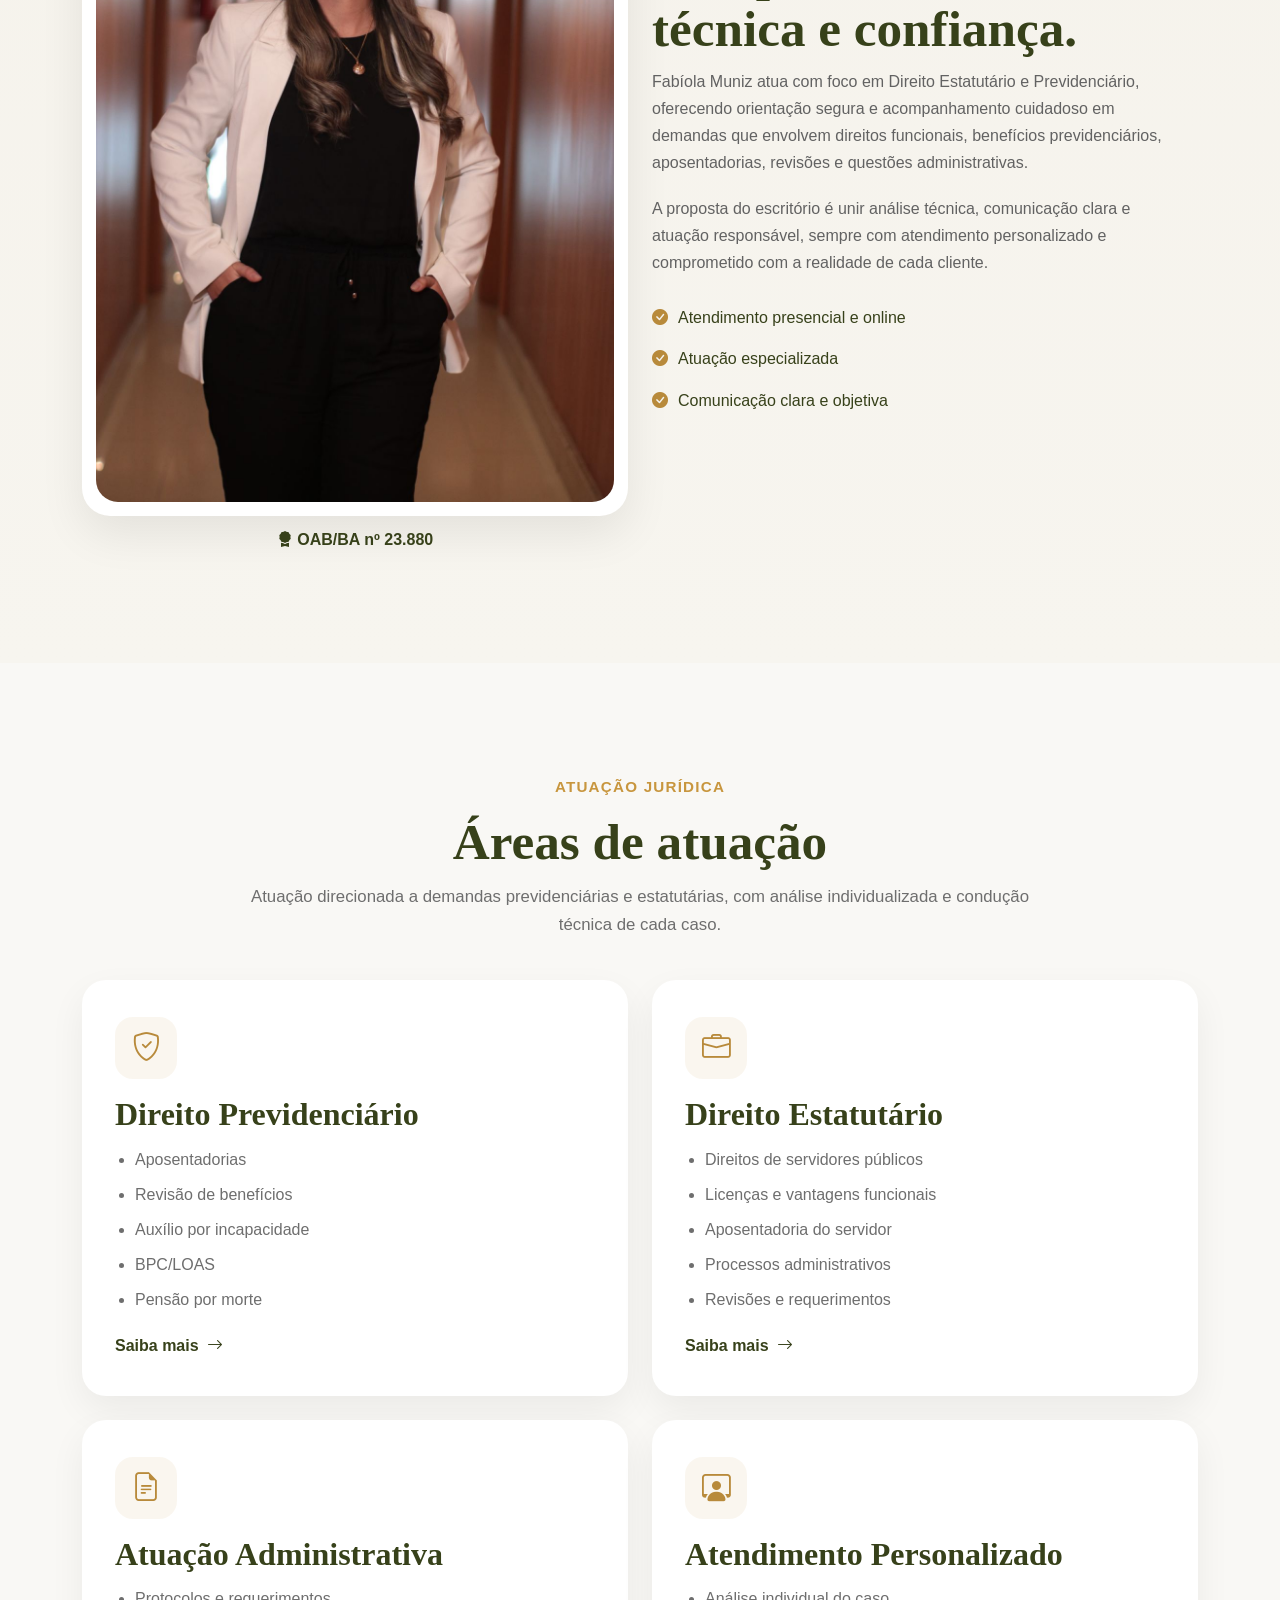
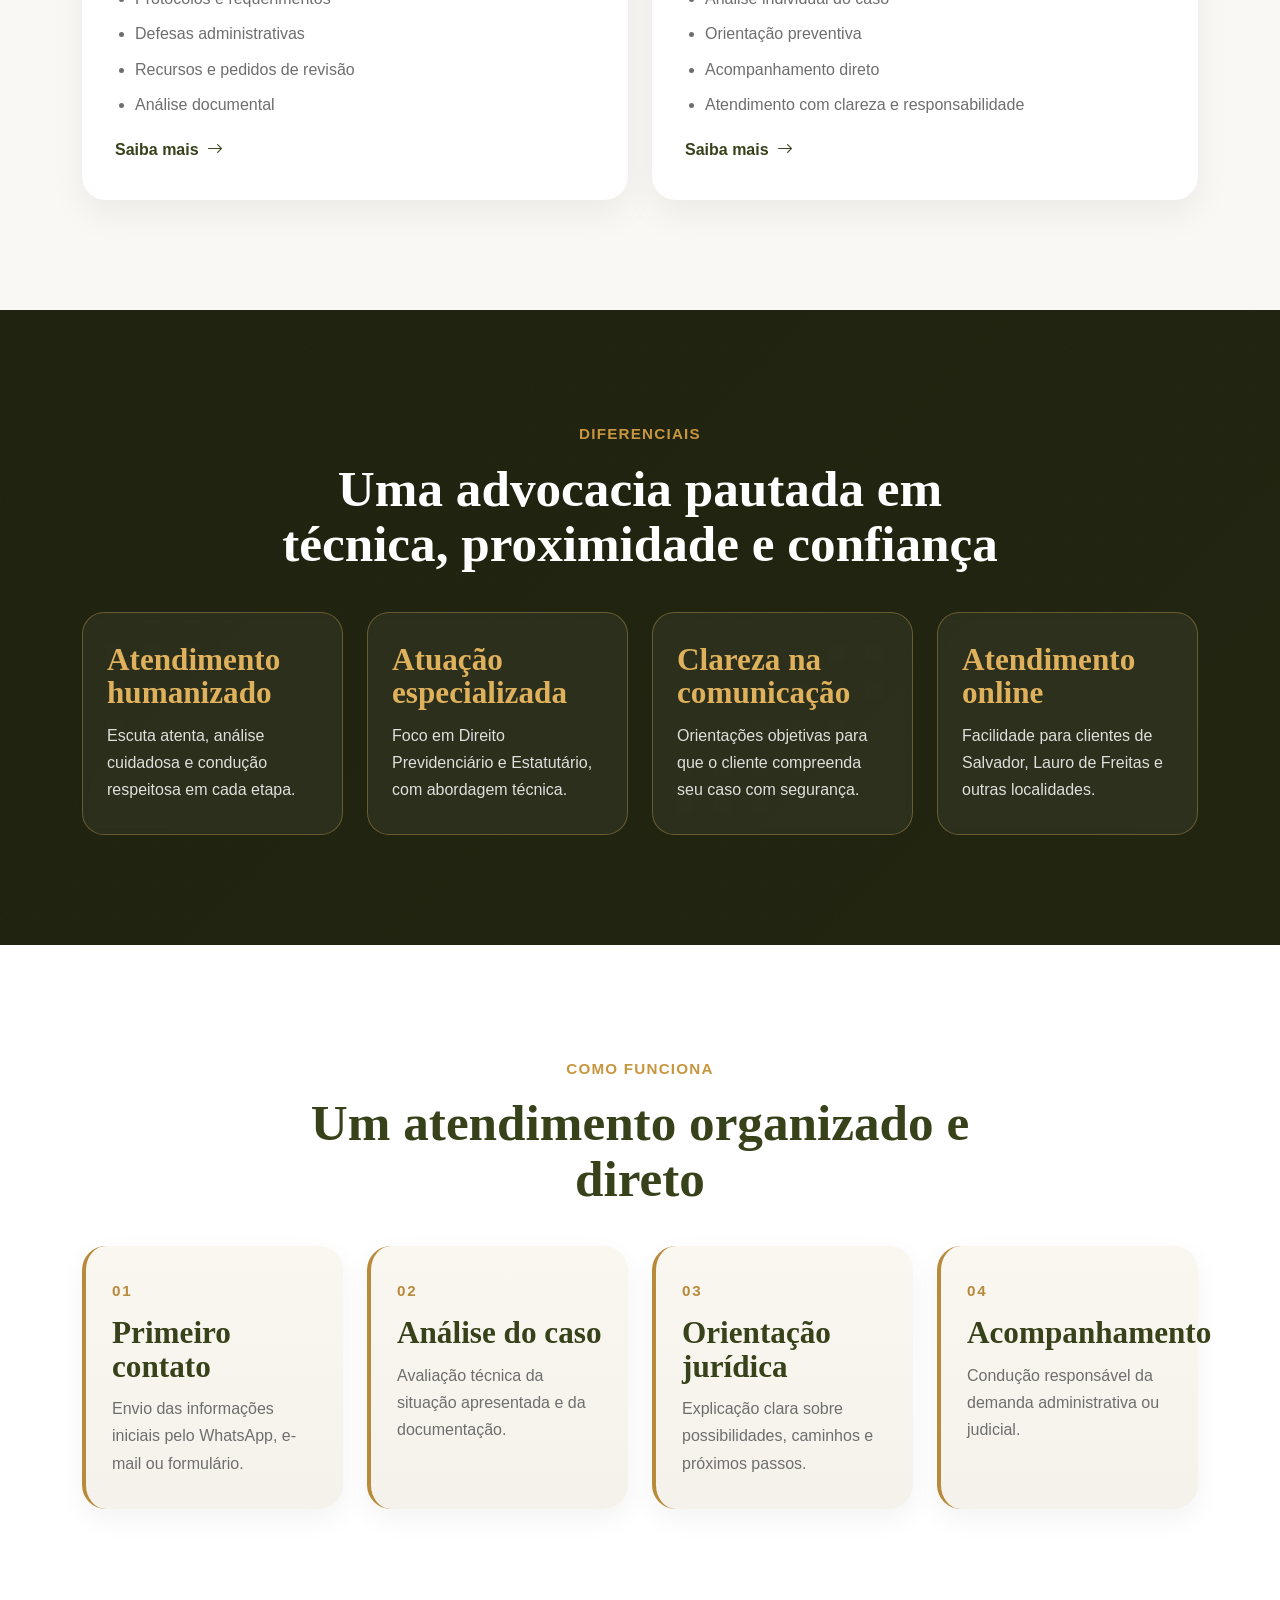
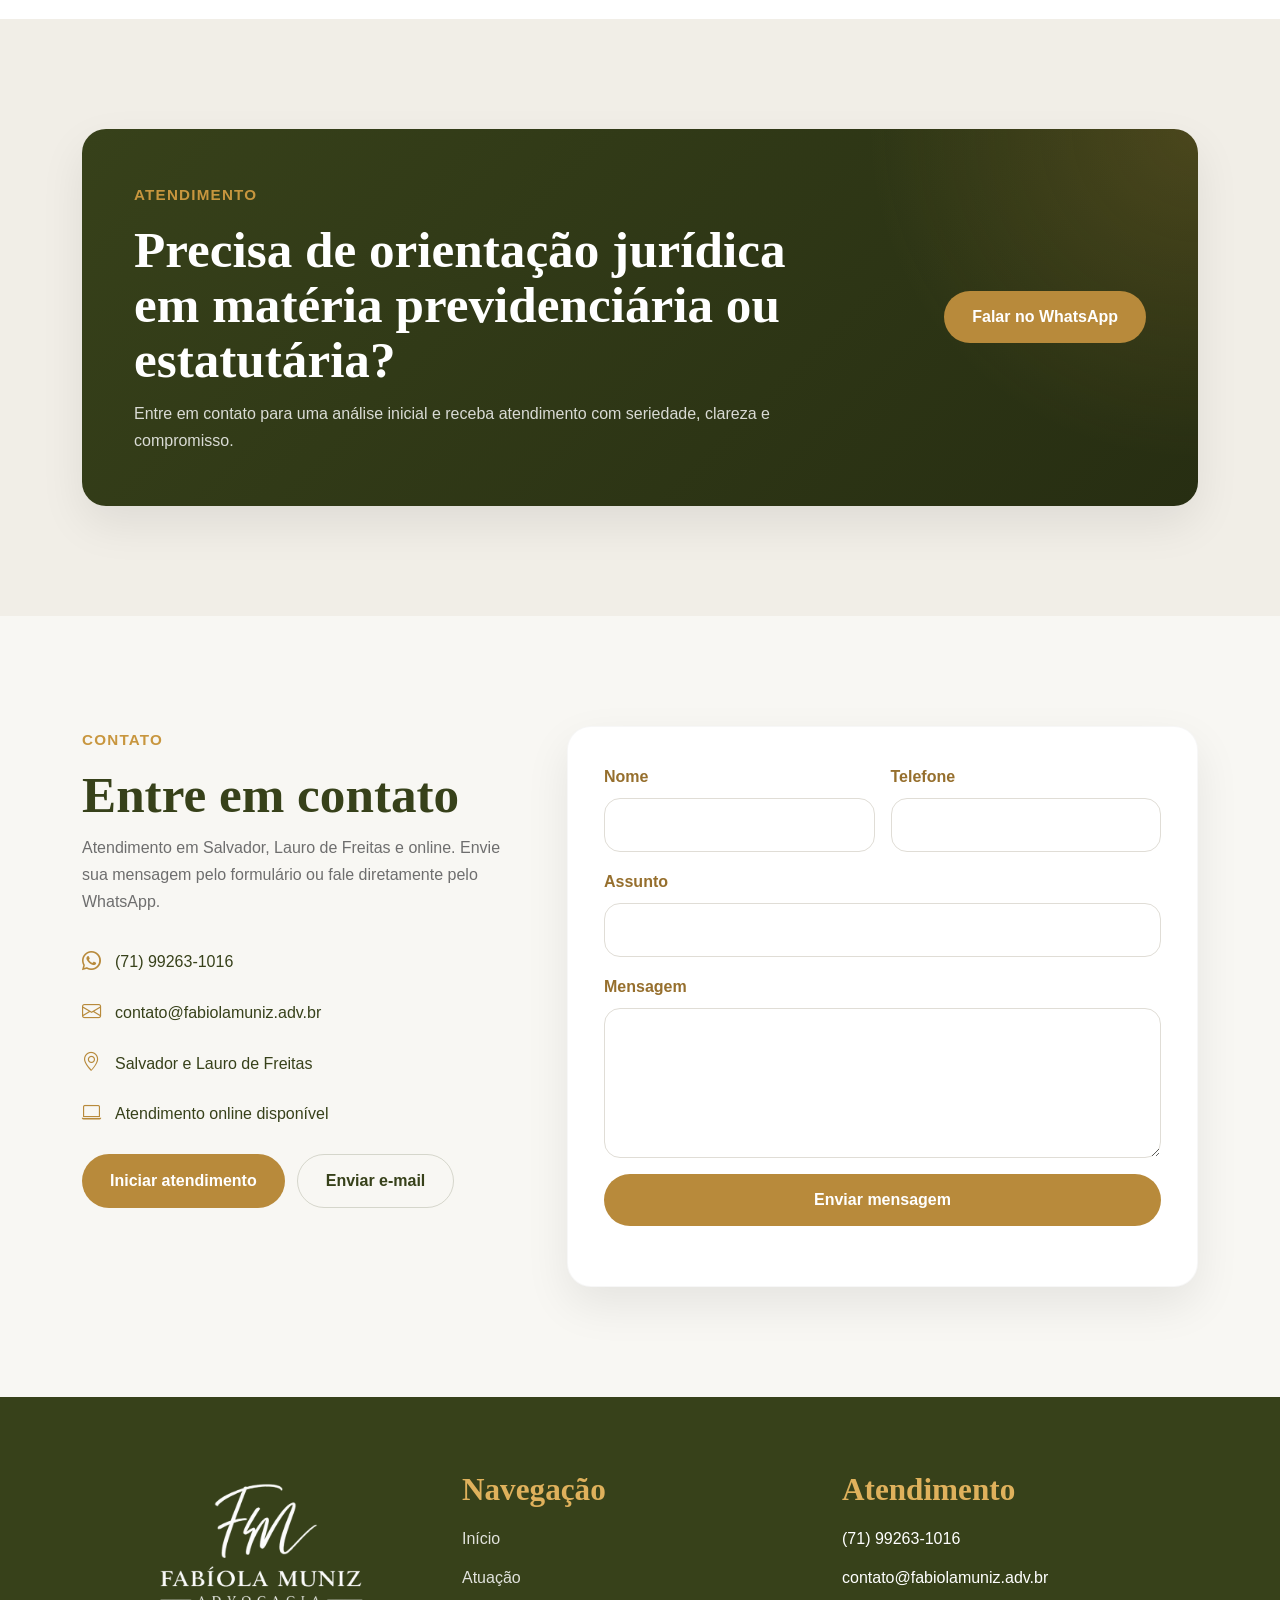
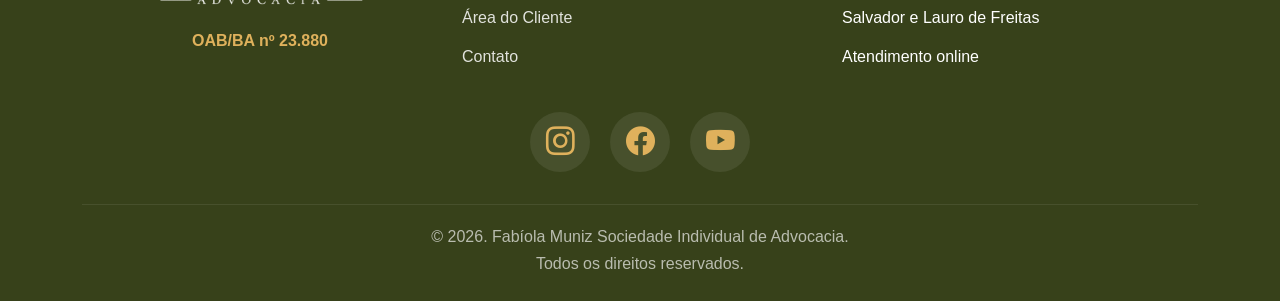
==== commit 2a0ebe45: "Update pages 20260414_135945" ====
--- a/frontend/index.html
+++ b/frontend/index.html
@@ -74,6 +74,15 @@
   <section class="section about-section" id="sobre">
     <div class="container">
       <div class="row align-items-center g-4">
+
+        <div class="col-lg-6">
+          <div class="about-image-card reveal reveal-left">
+            <img src="./assets/img/fabiola-sobre.jpg" alt="Fabíola Muniz" class="about-image" />
+          </div>
+          <div class="oab-center">
+            <i class="bi bi-award-fill"></i> OAB/BA nº 23.880
+          </div>
+        </div>
         <div class="col-lg-6">
           <div class="about-box reveal reveal-up">
             <span class="section-kicker">Quem Sou</span>
@@ -108,14 +117,7 @@
           </div>
         </div>
 
-        <div class="col-lg-6">
-          <div class="about-image-card reveal reveal-left">
-            <img src="./assets/img/fabiola-hero.jpg" alt="Fabíola Muniz" class="about-image" />
-          </div>
-          <div class="oab-center">
-            <i class="bi bi-award-fill"></i> OAB/BA nº 23.880
-          </div>
-        </div>
+        
       </div>
     </div>
   </section>
